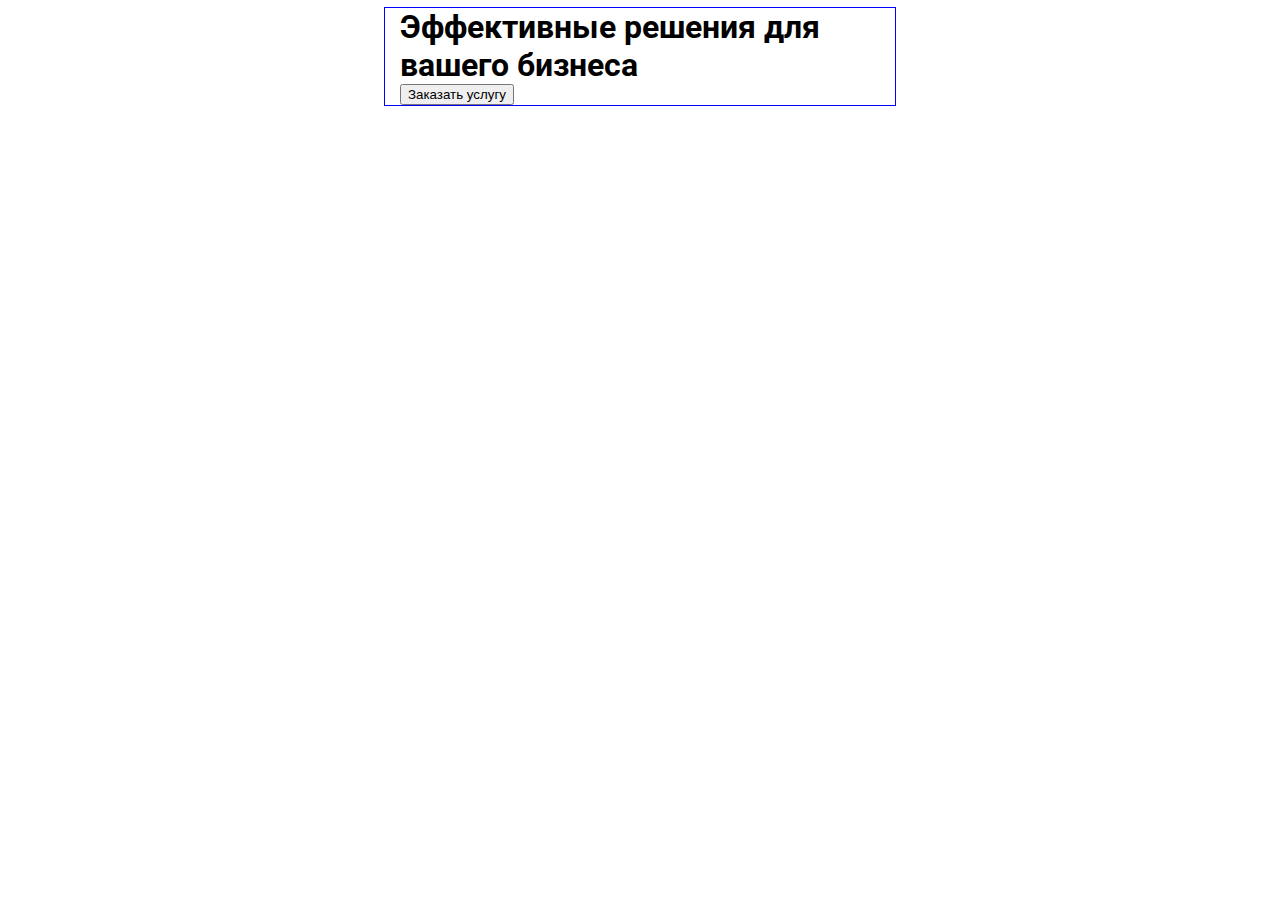
==== index.html @ bdcfeccb "Підготовка до 8 роботи" ====
<!DOCTYPE html>
<html lang="ru">

<head>
  <meta charset="UTF-8" />
  <meta http-equiv="X-UA-Compatible" content="IE=edge" />
  <meta name="viewport" content="width=device-width, initial-scale=1.0" />
  <title>Студия</title>
  <link rel="preconnect" href="https://fonts.gstatic.com">
  <link rel="preconnect" href="https://fonts.gstatic.com">
  <link
    href="https://fonts.googleapis.com/css2?family=Raleway:wght@400;700&family=Roboto:wght@400;500;700;900&display=swap"
    rel="stylesheet">

  <link rel="stylesheet" href="https://cdnjs.cloudflare.com/ajax/libs/modern-normalize/1.0.0/modern-normalize.min.css"
    integrity="sha512-ISS7cAi1PEhQ8jnbJpJZMd29NlhNj4AWYyLOSp2CE/CsHxTCu+r+t0D2yoJudVrd0/8fTVPUVDzY5Tvli75u/g=="
    crossorigin="anonymous" />

  <link rel="stylesheet" href="./css/main.min.css">
</head>

<body class="page">
  <!-- <header class="header">
    <div class="container">
      <nav class="navigation">
        <a class="logo link logo__logo-white" href="./index.html"> <span class="logo__text-style">Web</span>Studio
        </a>
        <ul class="nav__list list">
          <li class="nav__item">
            <a href="./index.html" class="nav__link link  nav__link-current">Студия</a>
          </li>

          <li class="nav__item">
            <a href="./portfolio.html" class="nav__link link ">Портфолио</a>
          </li>

          <li class="nav__item">
            <a class="nav__link link" href="">Контакты</a>
          </li>
        </ul>
      </nav>


      <ul class="contact-head list ">

        <li class=" contact-head__item">

          <a class=" contact-head__link link " href=" mailto:info@devstudio.com">
            <svg class="contact-head__icon">
              <use href="./images/vector/sprite.svg#icon-envelope-hover">

              </use>
            </svg>
            info@devstudio.com</a>

        </li>
        <li class="contact-head__item">
          <a class=" contact-head__link link " href="tel:+380961111111">

            <svg class="contact-head__icon--tel">
              <use href="./images/vector/sprite.svg#icon-smartphone">

              </use>
            </svg>

            +38 096 111 11 11</a>
        </li>
      </ul>
    </div>

  </header> -->
  <main class="main">
    <!--HERO-->
    <section class="hero">
      <div class="container">
        <h1 class="hero__title">Эффективные решения для вашего бизнеса</h1>

        <button class="hero__btn" type="button" data-modal-open>Заказать услугу</button>

      </div>

    </section>
    <!--ADVANTAGES-->
    <!-- <section class="advantages">

      <div class="container">

        <h2 class="visually-hidden">Наши особенности</h2>

        <ul class="list advantages__list">

          <li class=" advantages__item">

            <div class="advantages__box">
              <svg class="advantages__icon-size ">
                <use href="./images/vector/sprite.svg#icon-antenna">


                </use>
              </svg>
            </div>
            <h3 class=" advantages__title">Внимание к деталям</h3>

            <p class="advantages__text">Идейные соображения, а также начало повседневной работы по
              формированию позиции.</p>
          </li>



          <li class="advantages__item">

            <div class="advantages__box">
              <svg class="advantages__icon-size">
                <use href="./images/vector/sprite.svg#icon-clock">


                </use>
              </svg>
            </div>

            <h3 class="advantages__title">Пунктуальность</h3>
            <p class="advantages__text">Задача организации, в особенности же рамки и место обучения кадров
              влечет за собой.</p>
          </li>


          <li class="advantages__item">
            <div class="advantages__box">
              <svg class="advantages__icon-size">
                <use href="./images/vector/sprite.svg#icon-diagram">


                </use>
              </svg>
            </div>

            <h3 class="advantages__title">Планирование</h3>
            <p class="advantages__text">Равным образом консультация с широким активом в значительной
              степени обуславливает.</p>
          </li>

          <li class="advantages__item">

            <div class="advantages__box">
              <svg class="advantages__icon-size">
                <use href="./images/vector/sprite.svg#icon-astronaut">


                </use>
              </svg>
            </div>

            <h3 class="advantages__title">Современные технологии</h3>
            <p class="advantages__text">Значимость этих проблем настолько очевидна, что реализация плановых
              заданий.</p>
          </li>
        </ul>

      </div>

    </section> -->
    <!--ABOUT -->
    <!-- <section class="about ">
      <div class="container">
        <h2 class="title about__title ">Чем мы занимаемся</h2>
        <ul class="list about__list">

          <li class="about__item">
            <img src="./images/about/img-about.jpg" alt="Разработчик пишет код сайта" width="370" height="294" />
            <div class=" about__overlay">
              <p class="about__text">
                Десктопные приложения
              </p>
            </div>
          </li>



          <li class="about__item">
            <img src="./images/about/img-about-test.jpg" alt="Тестировщик проверяет
            работу вебсайта на других устройствах" width="370" height="294" />
            <div class="about__overlay">
              <p class="about__text">
                Мобильные приложения
              </p>

            </div>

          </li>
          <li class="about__item">
            <img src="./images/about/img-about-des.jpg" alt="Дизайнер подбирает цвета вебсайта" width="370"
              height="294" />
            <div class="about__overlay">
              <p class="about__text">
                Дизайнерские решения
              </p>
            </div>



          </li>
        </ul>
      </div>

    </section> -->
    <!--OUR-TEAM-->
    <!-- <section class="team">
      <div class="container">
        <h2 class="title team__title">Наша команда</h2>

        <ul class="list team__list">

          <li class="team__item">
            <img src="./images/team/igor-img.jpg" width="270" height="260"
              alt="Игорь Демьяненко - Дизайнер продуктов" />
            <div class="team__box">
              <h3 class="team__name">Игорь Демьяненко</h3>
              <p lang="en" class="team__position">Product Designer</p>


              <ul class="team-social__list list link ">
                <li>

                  <a href="" class="team-social__link">
                    <svg class="icon-social">
                      <use href="./images/vector/sprite.svg#icon-instagram">

                      </use>
                    </svg>
                  </a>

                </li>
                <li>

                  <a href="" class="team-social__link">
                    <svg class="icon-social">
                      <use href="./images/vector/sprite.svg#icon-twitter">

                      </use>
                    </svg>
                  </a>

                </li>
                <li>

                  <a href="" class="team-social__link">
                    <svg class="icon-social">
                      <use href="./images/vector/sprite.svg#icon-facebook">

                      </use>
                    </svg>
                  </a>

                </li>
                <li>

                  <a href="" class="team-social__link">
                    <svg class="icon-social">
                      <use href="./images/vector/sprite.svg#icon-linkedin">

                      </use>
                    </svg>
                  </a>

                </li>
              </ul>


            </div>


          </li>
          <li class="team__item">
            <img src="./images/team/olga-img.jpg" width="270" height="260" alt="Ольга Репина-фронтенд-разработчик" />
            <div class="team__box">
              <h3 class="team__name">Ольга Репина</h3>
              <p lang="en" class="team__position">Frontend Developer</p>

              <ul class="team-social__list list link ">
                <li class="team-social__item">

                  <a href="" class="team-social__link">
                    <svg class="icon-social">
                      <use href="./images/vector/sprite.svg#icon-instagram">

                      </use>
                    </svg>
                  </a>

                </li>
                <li>

                  <a href="" class="team-social__link">
                    <svg class="icon-social">
                      <use href="./images/vector/sprite.svg#icon-twitter">

                      </use>
                    </svg>
                  </a>

                </li>
                <li>

                  <a href="" class="team-social__link">
                    <svg class="icon-social">
                      <use href="./images/vector/sprite.svg#icon-facebook">

                      </use>
                    </svg>
                  </a>

                </li>
                <li>

                  <a href="" class="team-social__link">
                    <svg class="icon-social">
                      <use href="./images/vector/sprite.svg#icon-linkedin">

                      </use>
                    </svg>
                  </a>

                </li>
              </ul>





            </div>

          </li>
          <li class="team__item">
            <img src="./images/team/nikolas-img.jpg" width="270" height="260"
              alt="Николай Тарасов-Маркетинг-UI дизайнер" />
            <div class="team__box">
              <h3 class="team__name">Николай Тарасов</h3>
              <p lang="en" class="team__position">Marketing</p>

              <ul class="team-social__list list link ">
                <li class="team-social__item">

                  <a href="" class="team-social__link">
                    <svg class="icon-social">
                      <use href="./images/vector/sprite.svg#icon-instagram">

                      </use>
                    </svg>
                  </a>

                </li>
                <li>

                  <a href="" class="team-social__link">
                    <svg class="icon-social">
                      <use href="./images/vector/sprite.svg#icon-twitter">

                      </use>
                    </svg>
                  </a>

                </li>
                <li>

                  <a href="" class="team-social__link">
                    <svg class="icon-social">
                      <use href="./images/vector/sprite.svg#icon-facebook">

                      </use>
                    </svg>
                  </a>

                </li>
                <li>

                  <a href="" class="team-social__link">
                    <svg class="icon-social">
                      <use href="./images/vector/sprite.svg#icon-linkedin">

                      </use>
                    </svg>
                  </a>

                </li>
              </ul>


            </div>

          </li>
          <li class="team__item">
            <img src="./images/team/misha-img.jpg" width="270" height="260" alt="Михаил Ермаков-UI Designer" />

            <div class="team__box">
              <h3 class="team__name">Михаил Ермаков</h3>
              <p lang="en" class="team__position">UI Designer</p>

              <ul class="team-social__list list link ">
                <li class="team-social__item">

                  <a href="" class="team-social__link">
                    <svg class="icon-social">
                      <use href="./images/vector/sprite.svg#icon-instagram">

                      </use>
                    </svg>
                  </a>

                </li>
                <li>

                  <a href="" class="team-social__link">
                    <svg class="icon-social">
                      <use href="./images/vector/sprite.svg#icon-twitter">

                      </use>
                    </svg>
                  </a>

                </li>
                <li>

                  <a href="" class="team-social__link">
                    <svg class="icon-social">
                      <use href="./images/vector/sprite.svg#icon-facebook">

                      </use>
                    </svg>
                  </a>

                </li>
                <li>

                  <a href="" class="team-social__link">
                    <svg class="icon-social">
                      <use href="./images/vector/sprite.svg#icon-linkedin">

                      </use>
                    </svg>
                  </a>

                </li>
              </ul>


            </div>

          </li>
        </ul>

      </div>

    </section> -->

    <!-- REGULAR-CLIENTS -->
    <!-- <section class="customers ">

      <div class=" container ">
        <h2 class="customers__title">
          Постоянные клиенты
        </h2>

        <ul class="customers__list list link">
          <li class="customers__item">
            <a class="customers__link" href="">
              <svg class="customers__icon" width="44px" height="49px">
                <use href="./images/vector/sprite.svg#icon-logo-1"></use>
              </svg>
            </a>
          </li>
          <li class="customers__item">
            <a class="customers__link" href="">
              <svg class="customers__icon" width="40px" height="52px">
                <use href=" ./images/vector/sprite.svg#icon-logo-2"></use>
              </svg>
            </a>
          </li>

          <li class="customers__item">
            <a class="customers__link" href="">
              <svg class="customers__icon" width="41px" height="42px">
                <use href="./images/vector/sprite.svg#icon-logo-3"></use>
              </svg>
            </a>
          </li>

          <li class="customers__item">
            <a class="customers__link" href="">
              <svg class="customers__icon" width="80px" height="42px">
                <use href="./images/vector/sprite.svg#icon-logo-4"></use>
              </svg>
            </a>
          </li>

          <li class="customers__item">
            <a class="customers__link" href="">
              <svg class="customers__icon" width="59px" height="47px">
                <use href="./images/vector/sprite.svg#icon-logo-5"></use>
              </svg>
            </a>
          </li>

          <li class="customers__item">
            <a class="customers__link" href="">
              <svg class="customers__icon" width="88px" height="45px">
                <use href="./images/vector/sprite.svg#icon-logo-6"></use>
              </svg>
            </a>
          </li>
        </ul>

      </div>



    </section> -->


  </main>
  <!--CONTACTS-->
  <!-- <footer class="footer-info">
    <div class="container footer-info__contact ">
      <div>
        <a class="link logo footer-info__logo-dark footer-info__settings-logo " href="./index.html">
          <span class="logo__text-style">Web</span>Studio </a>


        <address class="address-contact">
          <ul class="list address-contact__address-map">
            <li class="address-contact__item">
              <a class="link address-contact__link" href="https://goo.gl/maps/Kj9o169cFubhBfax5" target="_blank"
                rel="noopener noreferrer">
                г. Киев, пр-т Леси Украинки, 26
              </a>
            </li>
            <li class="contact-footer address-contact__item">
              <a class="link address-contact__link-style" href="mailto:info@devstudio.com">info@devstudio.com</a>
            </li>
            <li class="contact-footer address-contact__item">
              <a class="link address-contact__link-style" href="tel:+380961111111">+38 096 111 11 11</a>
            </li>
          </ul>
        </address>
      </div>
      <div class="join ">
        <h3 class="join__text">Присоединяйтесь</h3>
        <ul class="list link ">
          <li class="join__item">
            <a class="join__link" href="">
              <svg class="icon-social">
                <use href="./images/vector/sprite.svg#icon-instagram"></use>
              </svg>
            </a>
          </li>
          <li class="join__item">
            <a class="join__link" href="">
              <svg class="icon-social">
                <use href="./images/vector/sprite.svg#icon-twitter"></use>
              </svg>
            </a>
          </li>
          <li class="join__item">
            <a class="join__link" href="">
              <svg class="icon-social">
                <use href="./images/vector/sprite.svg#icon-facebook"></use>
              </svg>
            </a>
          </li>
          <li class="join__item">
            <a class="join__link" href="">
              <svg class="icon-social">
                <use href="./images/vector/sprite.svg#icon-linkedin"></use>
              </svg>
            </a>
          </li>
        </ul>

      </div>




      <div class="form-footer">
        <b class="form-footer__text">Подпишитесь на рассылку</b>
        <form class="form__footer">



          <input type="text" id="footer-mail" name="mail" placeholder="E-mail" class="form-footer__input ">


          <button class="form-footer__button-mail" type="submit">Подписаться

            <svg class="form-footer__button-vector">
              <use href="./images/vector/sprite.svg#icon-icon-send">

              </use>
            </svg>
          </button>


        </form>
      </div>
    </div>

  </footer> -->

  <div class="backdrop is-hidden" data-modal>
    <div class="backdrop__modal">

      <button type="button" class="backdrop__modal-close" data-modal-close>
        <svg class="backdrop__icon">
          <use href="./images/vector/sprite.svg#icon-close">

          </use>
        </svg>

      </button>
      <p class="backdrop__text">Оставьте свои данные, мы вам перезвоним</p>
      <form class="backdrop__form">

        <label for="name" class="backdrop__form-label">Имя</label>

        <div class="backdrop__form-field">
          <input class="backdrop__form-name" type="text" name="name" id="name" required minlength="2">
          <svg class="backdrop__icon-men">
            <use href="./images/vector/sprite.svg#icon-man">

            </use>
          </svg>
        </div>

        <label for="tel" class="backdrop__form-label">Телефон</label>
        <div class="backdrop__form-field">
          <input class="backdrop__form-tel" type="tel" name="tel" id="tel" required>
          <svg class="backdrop__icon-tel">
            <use href="./images/vector/sprite.svg#icon-Vector-tel">

            </use>
          </svg>


        </div>

        <label for="mail" class="backdrop__form-label">Почта</label>

        <div class=" backdrop__form-field">
          <input class="backdrop__form-mail" type="email" name="mail" id="mail" required>
          <svg class="backdrop__icon-mail">
            <use href="./images/vector/sprite.svg#icon-Vector-mail">

            </use>
          </svg>

        </div>

        <label for="comment" class="backdrop__form-label">Комментарий</label>
        <div class="backdrop__form-field">
          <textarea class="backdrop__form-textarea" name="comment" id="comment" placeholder="Введите текст"></textarea>

        </div>

        <div class="backdrop__form-field">

          <input type="checkbox" required name="сonsent" id="сonsent"
            class="backdrop__input-checkbox backdrop__options-check visually-hidden">
          <label class=" backdrop__checkbox-label" for="сonsent">Соглашаюсь с рассылкой и принимаю &nbsp; <a
              class="backdrop__link-check" href="">Условия
              договора</a> </label>

        </div>

        <button class="backdrop__form-submit" type="submit">Отправить</button>

      </form>

      <script src="./js/modal.js"></script>
    </div>


  </div>




</body>

</html>
---- css/main.min.css ----
:root{--main-font: "Roboto", sans-serif;--secondary-font: "Raleway", sans-serif;--accent-color: #2196f3;--secondary-color: #212121;--white-color: #ffffff;--black-color: #000000;--gray-color: #757575;--color-change: color 250ms cubic-bezier(0.4, 0, 0.2, 1);--fill-change: fill 250ms cubic-bezier(0.4, 0, 0.2, 1);--background-color-change: background-color 250ms cubic-bezier(0.4, 0, 0.2, 1);--border-color-change: border-color 250ms cubic-bezier(0.4, 0, 0.2, 1)}.visually-hidden{position:absolute !important;clip:rect(1px 1px 1px 1px);clip:rect(1px, 1px, 1px, 1px);padding:0 !important;border:0 !important;height:1px !important;width:1px !important;overflow:hidden}.list{list-style:none}.link{text-decoration:none}h1,h2,h3,h4,h5,h6,p{margin:0}ul,ol,li{margin:0;padding:0}.page{font-family:var(--main-font);background:var(--white-color)}.container{width:100%;padding-left:15px;padding-right:15px;outline:solid 1px blue}@media screen and (min-width: 480px){.container{width:480px;margin:0 auto}}img{display:block;max-width:100%;height:auto}.header{border-bottom:1px solid #ececec}.header .container{display:flex;align-items:center}.title{font-family:var(--main-font);font-weight:700;font-size:36px;line-height:1.16;text-align:center;letter-spacing:0.03em;color:var(--secondary-color)}.logo__text-style{font-family:var(--secondary-font);font-weight:700;font-size:26px;line-height:1.19;color:var(--accent-color)}.logo{font-family:var(--secondary-font);font-weight:700;font-size:26px;line-height:1.19;color:var(--black-color);margin-right:93px}.logo__logo-white{color:var(--black-color)}.footer-info__logo-dark{color:var(--white-color)}.icon-social{width:20px;height:20px}.navigation{display:flex;align-items:center}.nav__list{display:flex;align-items:center}.nav__item:not(:last-child){margin-right:52px}.nav__link{padding-top:32px;padding-bottom:32px;font-family:var(--main-font);font-weight:500;font-size:14px;line-height:1.14;letter-spacing:0.02em;color:var(--secondary-color);transition:var(--color-change);position:relative}.nav__link.nav__link-current::after{content:"";display:block;position:absolute;left:0;bottom:0;width:100%;height:4px;border-radius:2px;background:#2196f3}.nav__link:hover,.nav__link:focus{color:var(--accent-color)}.nav__link.nav__link-current{color:var(--accent-color)}.contact-head__icon{margin-right:10px;width:16px;height:12px;fill:#757575;transition:var(--fill-change)}.contact-head__icon--tel{margin-right:10px;width:10px;height:16px;fill:#757575;transition:var(--fill-change)}.contact-head__link{display:flex;justify-content:center;align-items:center;padding-top:32px;padding-bottom:32px;font-family:var(--main-font);font-weight:500;font-size:14px;line-height:1.14;letter-spacing:0.02em;color:var(--gray-color);transition:var(--color-change)}.contact-head__link:hover .contact-head__icon,.contact-head__link:focus .contact-head__icon{fill:var(--accent-color)}.contact-head__link:hover .contact-head__icon--tel,.contact-head__link:focus .contact-head__icon--tel{fill:var(--accent-color)}.contact-head__link:hover,.contact-head__link:focus{color:var(--accent-color)}.contact-head__item:not(:last-child){margin-right:50px}.contact-head{display:flex;align-items:center;margin-left:auto}.advantages{display:flex;padding-top:94px;padding-bottom:94px}.advantages__list{margin-left:-30px}.list{display:flex}.advantages__title{font-family:var(--main-font);font-weight:700;font-size:14px;line-height:1.14;letter-spacing:0.03em;text-transform:uppercase;color:var(--secondary-color);margin-bottom:10px}.advantages__text{font-family:var(--main-font);font-weight:400;font-size:14px;line-height:1.71;color:var(--gray-color);letter-spacing:0.03em}.advantages__item{flex-basis:calc(100% / 4 - 30px);margin-left:30px}.advantages__icon-size{width:70px;height:70px}.advantages__box{width:270px;height:120px;display:flex;align-items:center;justify-content:center;background-repeat:no-repeat;background-color:#f5f4fa;border-radius:4px;margin-bottom:30px}.about{padding-bottom:94px}.about__list{margin-left:-30px}.about__title{margin-bottom:50px}.about__item{flex-basis:calc(100% / 3 - 30px);margin-left:30px;position:relative}.about__overlay{position:absolute;bottom:0;left:0;background:rgba(47,48,58,0.8);padding-top:27px;padding-right:82px;padding-bottom:27px;padding-left:82px;width:100%}.about__text{font-family:var(--main-font);font-weight:700;font-size:14px;line-height:1.14;text-align:center;letter-spacing:0.03em;text-transform:uppercase;color:#ffffff}.team__list{margin-left:-30px}.team__box{text-align:center;padding:30px 32px}.team__title{margin-bottom:50px}.team__item{background-color:#ffffff;flex-basis:calc(100% / 4 - 30px);margin-left:30px;box-shadow:0px 1px 3px rgba(0,0,0,0.12),0px 1px 1px rgba(0,0,0,0.14),0px 2px 1px rgba(0,0,0,0.2);border-radius:0px 0px 4px 4px}.team{background:#f5f4fa;display:flex;padding-top:94px;padding-bottom:94px}.team__name{margin-bottom:10px;font-family:var(--main-font);font-weight:500;font-size:16px;line-height:1.18;color:var(--secondary-color)}.team-social__list{display:flex;align-items:center;justify-content:space-between}.team-social__link{display:flex;justify-content:center;align-items:center;width:44px;height:44px;border-radius:50%;fill:#afb1b8;transition:var(--background-color-change)}.team-social__link:hover,.team-social__link:focus{background-color:var(--accent-color)}.team-social__link:hover .icon-social,.team-social__link:focus .icon-social{fill:var(--white-color)}.section-our-team__icon-style{transition:var(--fill-change)}.team__position{font-family:var(--main-font);font-weight:400;font-size:16px;line-height:1.18;color:var(--gray-color);margin-bottom:16px}.customers{padding-top:94px;padding-bottom:94px}.customers__title{font-family:var(--main-font);font-weight:700;font-size:36px;line-height:1.16;text-align:center;letter-spacing:0.03em;margin-bottom:50px}.customers__link{display:flex;align-items:center;justify-content:center;border:1px solid #afb1b8;border-radius:4px;width:100%;height:100%;background-color:var(--white-color);transition:var(--border-color-change)}.customers__link:hover,.customers__link:focus{border-color:var(--accent-color)}.customers__link:hover .customers__icon,.customers__link:focus .customers__icon{fill:var(--accent-color)}.customers__list{display:flex}.customers__item{width:170px;height:90px}.customers__item:not(:last-child){margin-right:30px}.customers__icon{fill:#afb1b8;transition:var(--fill-change)}.footer-info{background:#2f303a;padding-top:60px;padding-bottom:60px}.address-contact{font-style:normal}.footer-info__settings-logo{display:block;margin-bottom:20px}.address-contact__item:not(:last-child){margin-bottom:9px}.address-contact__address-map,.address-contact__item,.address-contact__link{display:flex;flex-direction:column}.list-item-contact:not(:last-child){margin-bottom:9px}.address{font-family:var(--main-font);font-weight:400;font-size:14px;line-height:1.71;color:var(--white-color)}.address-contact__link-style{font-family:var(--main-font);font-weight:400;font-size:14px;line-height:1.71;color:#ffffff99}.address-contact__link{font-family:var(--main-font);font-weight:400;font-size:14px;line-height:1.71;color:#ffffff;display:block}.join__text{display:block;font-family:var(--main-font);font-weight:700;font-size:14px;line-height:1.14;letter-spacing:0.03em;text-transform:uppercase;color:var(--white-color);margin-bottom:20px}.list{display:flex}.join__link{display:flex;align-items:center;justify-content:center;width:44px;height:44px;border-radius:50%;background-color:rgba(255,255,255,0.1);transition:var(--background-color-change)}.join__link:hover .icon-social,.join__link:focus .icon-social{fill:var(--white-color)}.join__link:hover,.join__link:focus{background-color:var(--accent-color)}.join__item .join__link{fill:var(--white-color)}.join__item:not(:last-child){margin-right:10px}.footer-info__contact{display:flex;align-items:baseline}.join{margin-left:70px}.backdrop{position:fixed;top:0;left:0;width:100vw;height:100vh;background:rgba(0,0,0,0.2);transition:1s cubic-bezier(0.4, 0, 0.2, 1);z-index:1000}.backdrop__modal{position:absolute;top:50%;left:50%;transform:translate(-50%, -50%);width:528px;height:580px;background:#ffffff;box-shadow:0px 1px 3px rgba(0,0,0,0.12),0px 1px 1px rgba(0,0,0,0.14),0px 2px 1px rgba(0,0,0,0.2);border-radius:4px}.backdrop__modal-close{background-color:var(--white-color);border:none;position:absolute;top:8px;right:8px;width:30px;height:30px;background:#ffffff;border:1px solid rgba(0,0,0,0.1);border-radius:50%;cursor:pointer}.backdrop__modal-close:hover .backdrop__icon,.backdrop__modal-close:focus .backdrop__icon{fill:var(--accent-color);transition:var(--fill-change)}.backdrop__icon{width:11px;height:11px;fill:var(--black-color)}.is-hidden{opacity:0;visibility:hidden;pointer-events:none}.form-footer{margin-left:93px}.form__footer{display:flex}.form-footer__text{display:block;margin-bottom:20px;font-family:var(--main-font);font-weight:700;font-size:14px;line-height:1.14;letter-spacing:0.03em;text-transform:uppercase;color:var(--white-color)}.form-footer__input{background:#2f303a;min-width:358px;height:50px;outline:none;margin-right:12px;border:1px solid rgba(255,255,255,0.3);filter:drop-shadow(0px 4px 4px rgba(0,0,0,0.15));border-radius:4px;font-family:var(--main-font);padding-left:16px;font-size:16px;line-height:1.25;transition:var(--border-color-change);align-items:center;letter-spacing:0.03em;color:var(--white-color)}.form-footer__input:hover,.form-footer__input:focus{border-color:var(--accent-color)}.form-footer__button-mail{display:flex;align-items:center;justify-content:center;min-width:200px;height:50px;box-shadow:0px 4px 4px rgba(0,0,0,0.15);border-radius:4px;border:none;background:var(--accent-color);cursor:pointer;font-family:var(--main-font);font-weight:700;font-size:16px;line-height:1.87;text-align:center;letter-spacing:0.06em;color:#ffffff}.form-footer__button-vector{display:flex;align-items:center;margin-left:10px;height:24px;width:24px;fill:var(--white-color)}.backdrop__form{display:flex;flex-direction:column;margin-top:12px;padding-right:40px;padding-bottom:20px;padding-left:40px;background:#ffffff}.backdrop__text{display:block;margin-top:40px;font-family:var(--main-font);font-weight:700;font-size:20px;line-height:1.15;text-align:center;letter-spacing:0.03em;color:#212121}.backdrop__form-field{display:flex;flex-direction:column;margin-bottom:10px;position:relative}.backdrop__form-field input{border:1px solid rgba(33,33,33,0.2);border-radius:4px;margin:0;padding:10px;padding-left:42px}.backdrop__form-label{margin-bottom:4px;font-family:var(--main-font);font-weight:400;font-size:12px;line-height:1.16;letter-spacing:0.01em;color:#757575}.backdrop__icon-men{position:absolute;left:12px;top:50%;transform:translateY(-50%);cursor:pointer;width:18px;height:18px;transition:var(--fill-change)}.backdrop__form-name:focus{outline:none;border-color:var(--accent-color)}.backdrop__form-name:focus+.backdrop__icon-men{fill:var(--accent-color)}.backdrop__form-name{cursor:pointer;transition:var(--border-color-change)}.backdrop__form-name:focus{outline:none;border-color:var(--accent-color)}.backdrop__form-name:focus+.backdrop__icon-men{fill:var(--accent-color)}.backdrop__icon-tel{position:absolute;width:18px;height:18px;left:12px;top:50%;transform:translateY(-50%);transition:var(--fill-change);cursor:pointer}.backdrop__form-tel{cursor:pointer;transition:var(--border-color-change)}.backdrop__form-tel:focus{outline:none;border-color:var(--accent-color)}.backdrop__form-tel:focus+.backdrop__icon-tel{fill:var(--accent-color)}.backdrop__form-mail{cursor:pointer;transition:var(--border-color-change)}.backdrop__form-mail:focus{outline:none;border-color:var(--accent-color)}.backdrop__form-mail:focus+.backdrop__icon-mail{fill:var(--accent-color)}.backdrop__icon-mail{position:absolute;width:18px;height:18px;left:12px;top:50%;transform:translateY(-50%);transition:var(--fill-change);cursor:pointer}.backdrop__form-textarea:focus{outline:none;border-color:var(--accent-color);transition:var(--border-color-change)}.backdrop__check-options label{margin-left:7px}textarea{width:100%;height:120px;padding:12px 16px;resize:none;border:1px solid rgba(33,33,33,0.2);box-sizing:border-box;border-radius:4px}.backdrop__checkbox-label{display:flex;align-items:center;font-family:var(--main-font);font-weight:400;font-size:14px;line-height:1.71;letter-spacing:0.03em;color:#757575}.backdrop__checkbox-label::before{display:block;content:"";margin-right:8px;width:16px;height:16px;border:1px solid #000000;background-size:contain;border-radius:2px;background-image:url("../images/vector/vector.svg");cursor:pointer;transition:var(--background-color-change)}.backdrop__input-checkbox:checked+.backdrop__checkbox-label::before{border-color:var(--accent-color);background-origin:border-box;background-color:#2196f3;border-radius:2px}.backdrop__input-checkbox:focus+.backdrop__checkbox-label::before{box-shadow:0 0 0 2px #2196f3}.backdrop__link-check{font-family:var(--main-font);font-weight:400;font-size:14px;line-height:1.71;letter-spacing:0.03em;color:var(--accent-color)}.backdrop__form-submit{align-self:center;padding-top:10px;padding-bottom:10px;padding-left:56px;padding-right:56px;margin-top:30px;border:none;border-radius:4px;font-family:var(--main-font);font-weight:700;font-size:16px;line-height:1.87;cursor:pointer;letter-spacing:0.06em;color:var(--white-color);background-color:var(--accent-color);box-shadow:0px 4px 4px rgba(0,0,0,0.15)}
/*# sourceMappingURL=main.min.css.map */
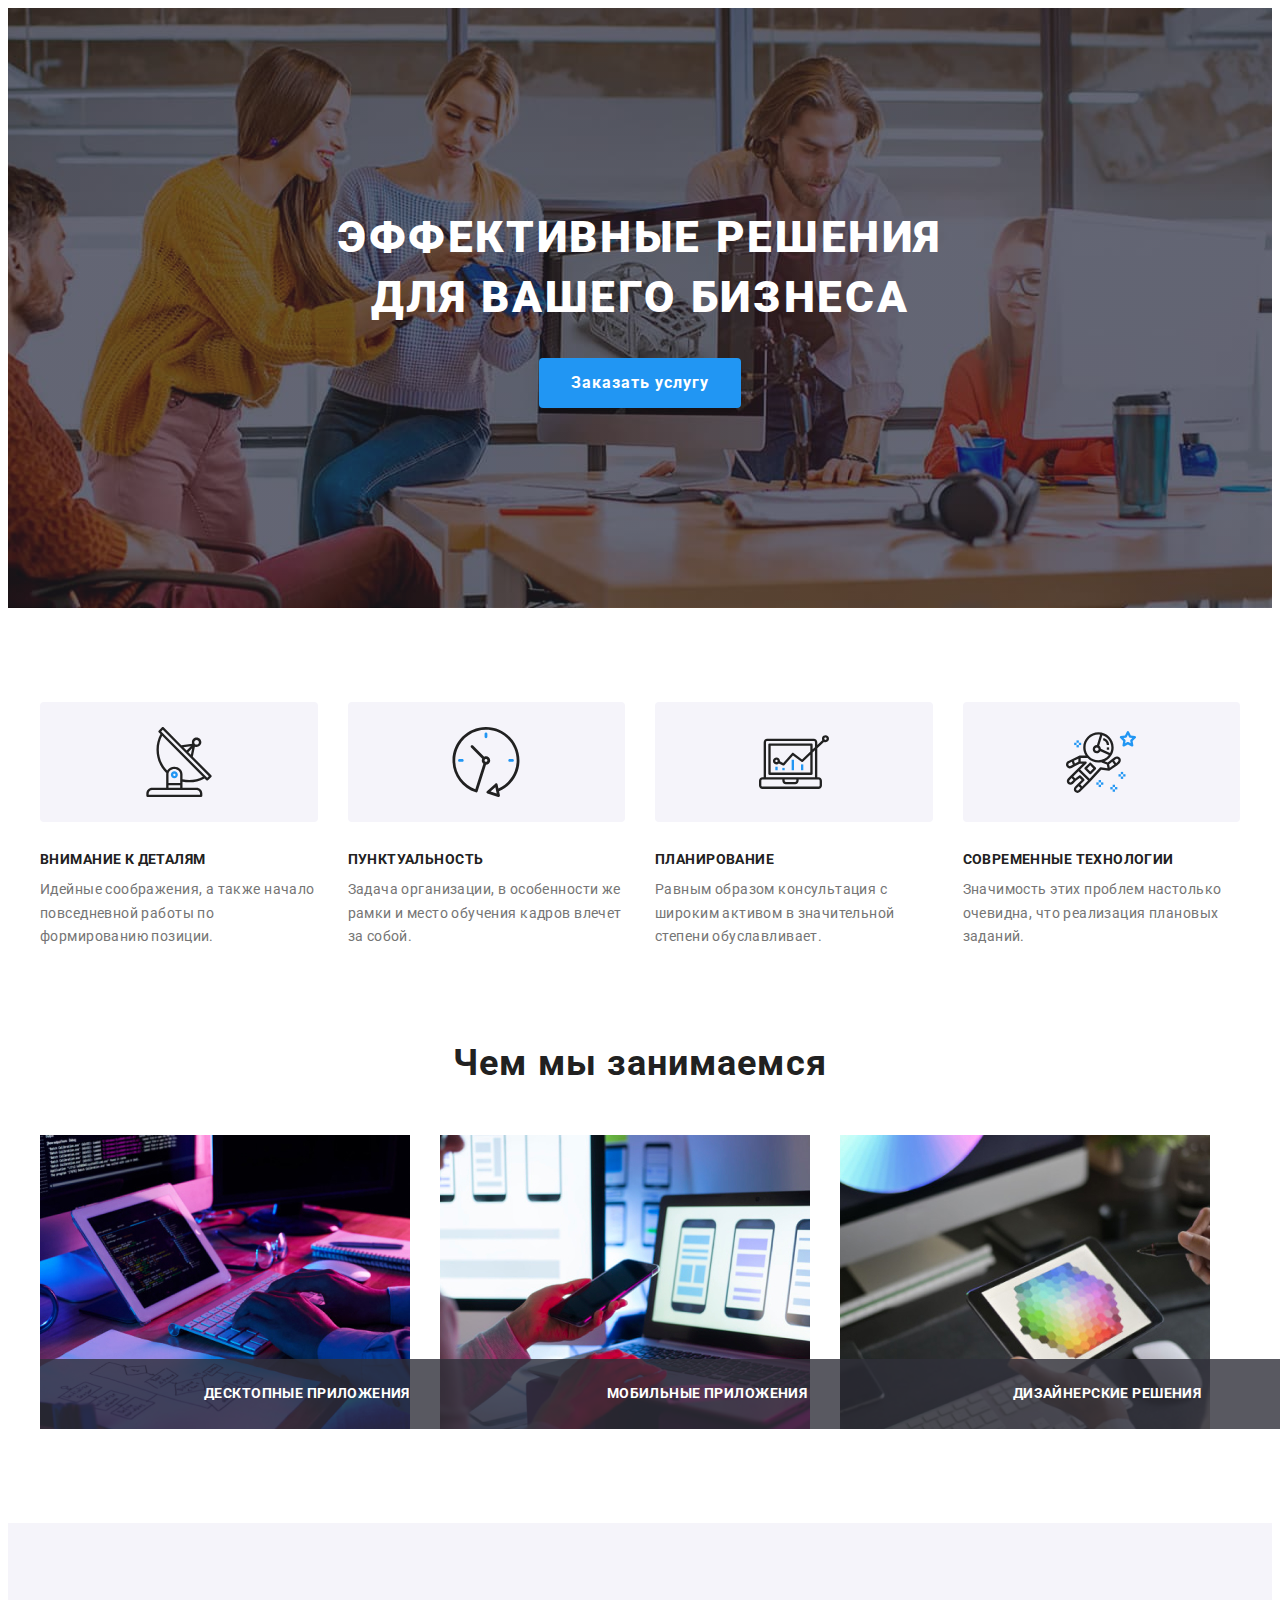
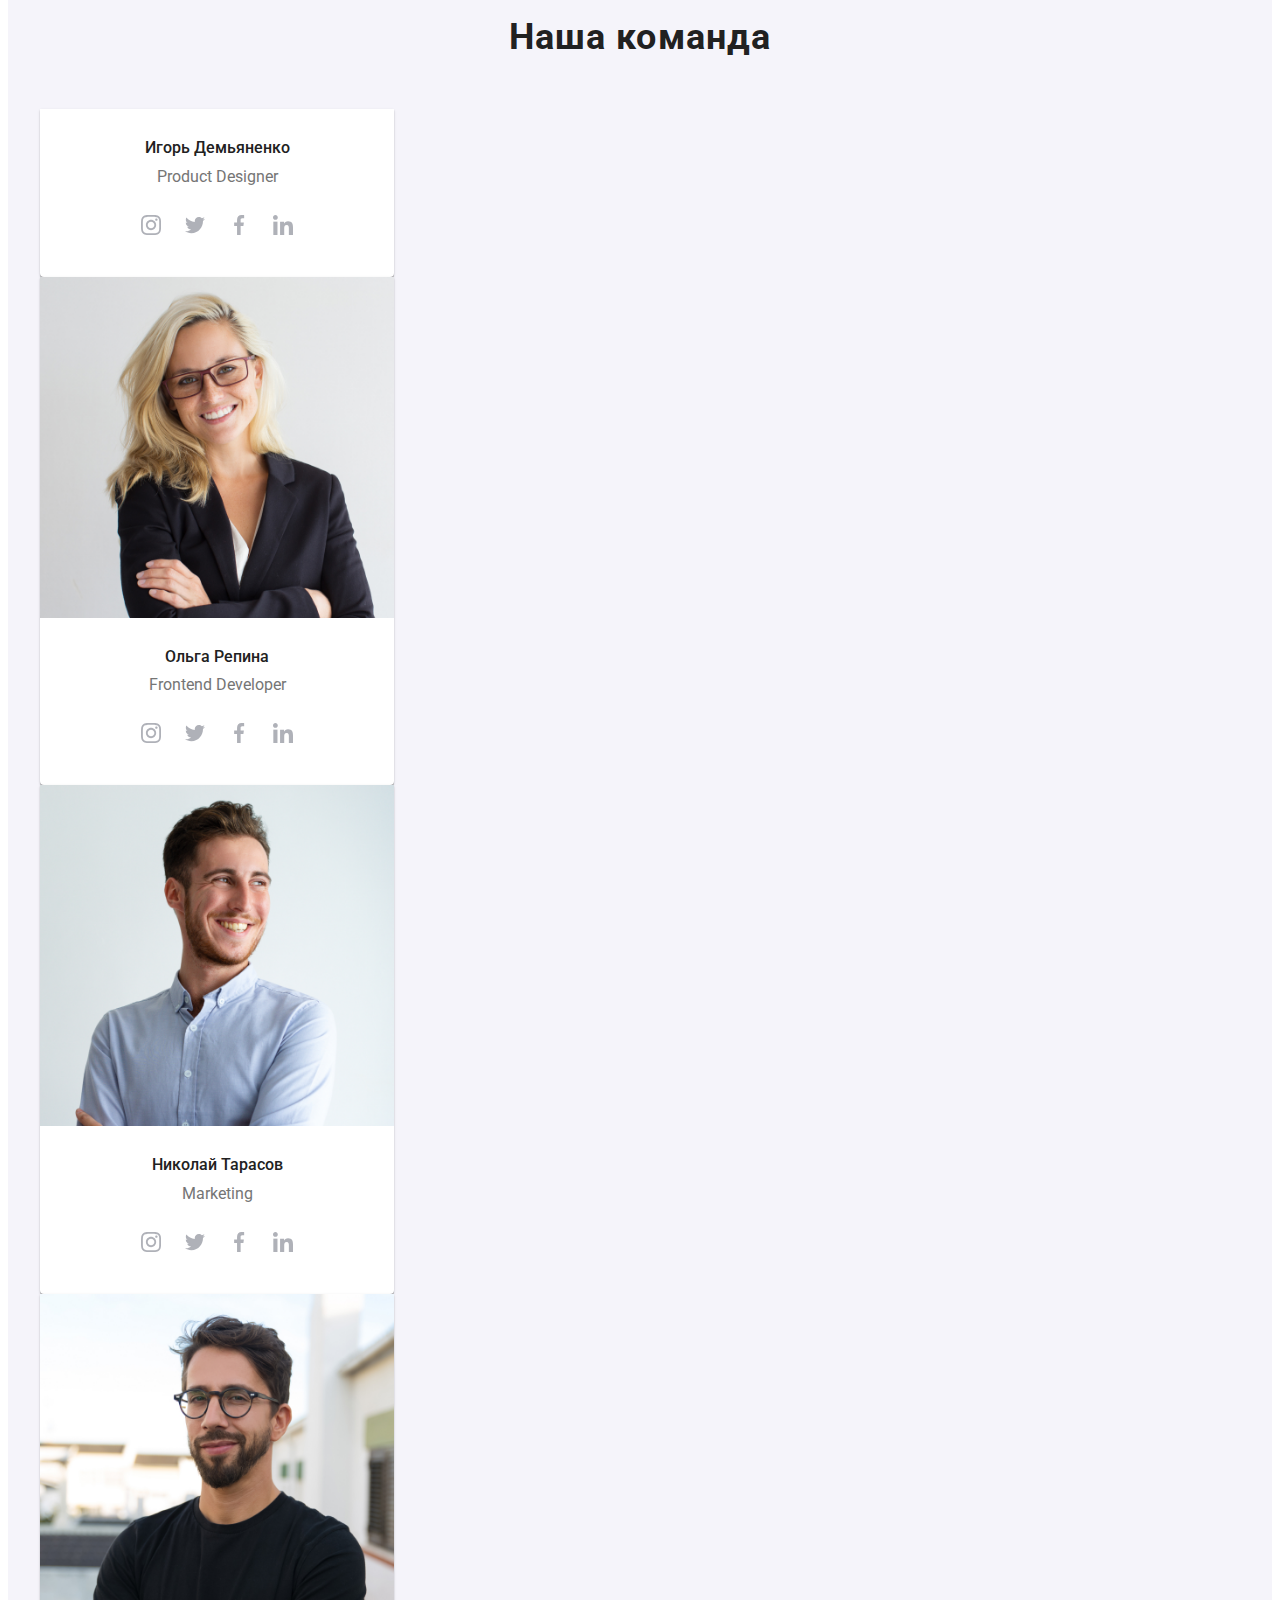
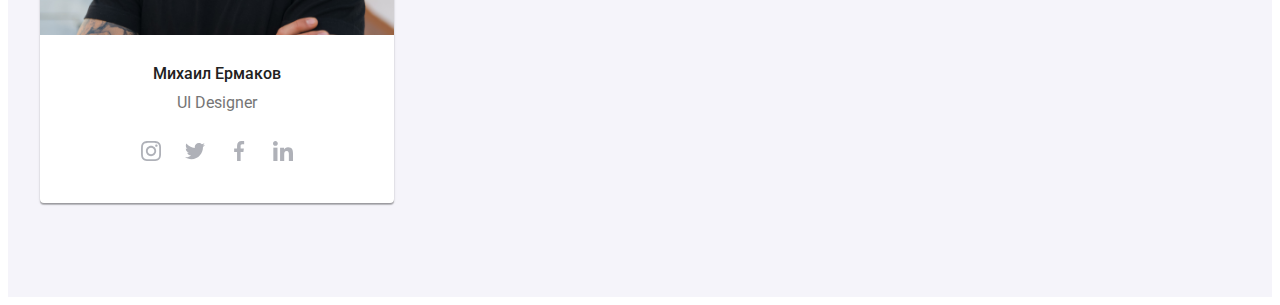
==== commit ca5c8f6b: "v1.1" ====
--- a/index.html
+++ b/index.html
@@ -80,8 +80,8 @@
       </div>
 
     </section>
-    <!--ADVANTAGES-->
-    <!-- <section class="advantages">
+    <!-- ADVANTAGES -->
+    <section class="advantages">
 
       <div class="container">
 
@@ -158,9 +158,13 @@
 
       </div>
 
-    </section> -->
+    </section>
+
+
     <!--ABOUT -->
-    <!-- <section class="about ">
+    <!-- max-width -->
+
+    <section class="about ">
       <div class="container">
         <h2 class="title about__title ">Чем мы занимаемся</h2>
         <ul class="list about__list">
@@ -202,24 +206,38 @@
         </ul>
       </div>
 
-    </section> -->
+    </section>
     <!--OUR-TEAM-->
-    <!-- <section class="team">
+    <section class="team">
       <div class="container">
         <h2 class="title team__title">Наша команда</h2>
 
         <ul class="list team__list">
 
           <li class="team__item">
-            <img src="./images/team/igor-img.jpg" width="270" height="260"
-              alt="Игорь Демьяненко - Дизайнер продуктов" />
+            <picture>
+              <source srcset="./images/team/desktop/igor-img@1x.jpg 1x, ./images/team/desktop/igor-img@2x.jpg 2x "
+                media="(min-width:1200px)">
+              <source srcset="" media="(min-width:1200px)">
+              <source srcset="" media="(min-width:768px)">
+              <source srcset="" media="(min-width:768px)">
+              <source srcset="" media="(min-width:320px)">
+              <source srcset="./images/team/mobile/igor-img@1x.jpg 1x, ./images/team/mobile/igor-img@2x.jpg 2x "
+                media="(min-width:320px)">
+
+              <!-- <img src="./images/team/igor-img.jpg" width="270" height="260"
+                alt="Игорь Демьяненко - Дизайнер продуктов" /> -->
+
+
+            </picture>
+
             <div class="team__box">
               <h3 class="team__name">Игорь Демьяненко</h3>
               <p lang="en" class="team__position">Product Designer</p>
 
 
               <ul class="team-social__list list link ">
-                <li>
+                <li class="team-social__item">
 
                   <a href="" class="team-social__link">
                     <svg class="icon-social">
@@ -230,7 +248,7 @@
                   </a>
 
                 </li>
-                <li>
+                <li class="team-social__item">
 
                   <a href="" class="team-social__link">
                     <svg class="icon-social">
@@ -241,7 +259,7 @@
                   </a>
 
                 </li>
-                <li>
+                <li class="team-social__item">
 
                   <a href="" class="team-social__link">
                     <svg class="icon-social">
@@ -252,7 +270,7 @@
                   </a>
 
                 </li>
-                <li>
+                <li class="team-social__item">
 
                   <a href="" class="team-social__link">
                     <svg class="icon-social">
@@ -288,7 +306,7 @@
                   </a>
 
                 </li>
-                <li>
+                <li class="team-social__item">
 
                   <a href="" class="team-social__link">
                     <svg class="icon-social">
@@ -299,7 +317,7 @@
                   </a>
 
                 </li>
-                <li>
+                <li class="team-social__item">
 
                   <a href="" class="team-social__link">
                     <svg class="icon-social">
@@ -310,7 +328,7 @@
                   </a>
 
                 </li>
-                <li>
+                <li class="team-social__item">
 
                   <a href="" class="team-social__link">
                     <svg class="icon-social">
@@ -349,7 +367,7 @@
                   </a>
 
                 </li>
-                <li>
+                <li class="team-social__item">
 
                   <a href="" class="team-social__link">
                     <svg class="icon-social">
@@ -360,7 +378,7 @@
                   </a>
 
                 </li>
-                <li>
+                <li class="team-social__item">
 
                   <a href="" class="team-social__link">
                     <svg class="icon-social">
@@ -371,7 +389,7 @@
                   </a>
 
                 </li>
-                <li>
+                <li class="team-social__item">
 
                   <a href="" class="team-social__link">
                     <svg class="icon-social">
@@ -407,7 +425,7 @@
                   </a>
 
                 </li>
-                <li>
+                <li class="team-social__item">
 
                   <a href="" class="team-social__link">
                     <svg class="icon-social">
@@ -418,7 +436,7 @@
                   </a>
 
                 </li>
-                <li>
+                <li class="team-social__item">
 
                   <a href="" class="team-social__link">
                     <svg class="icon-social">
@@ -429,7 +447,7 @@
                   </a>
 
                 </li>
-                <li>
+                <li class="team-social__item">
 
                   <a href="" class="team-social__link">
                     <svg class="icon-social">
@@ -450,7 +468,7 @@
 
       </div>
 
-    </section> -->
+    </section>
 
     <!-- REGULAR-CLIENTS -->
     <!-- <section class="customers ">
--- a/css/main.min.css
+++ b/css/main.min.css
@@ -1,2 +1,2 @@
-:root{--main-font: "Roboto", sans-serif;--secondary-font: "Raleway", sans-serif;--accent-color: #2196f3;--secondary-color: #212121;--white-color: #ffffff;--black-color: #000000;--gray-color: #757575;--color-change: color 250ms cubic-bezier(0.4, 0, 0.2, 1);--fill-change: fill 250ms cubic-bezier(0.4, 0, 0.2, 1);--background-color-change: background-color 250ms cubic-bezier(0.4, 0, 0.2, 1);--border-color-change: border-color 250ms cubic-bezier(0.4, 0, 0.2, 1)}.visually-hidden{position:absolute !important;clip:rect(1px 1px 1px 1px);clip:rect(1px, 1px, 1px, 1px);padding:0 !important;border:0 !important;height:1px !important;width:1px !important;overflow:hidden}.list{list-style:none}.link{text-decoration:none}h1,h2,h3,h4,h5,h6,p{margin:0}ul,ol,li{margin:0;padding:0}.page{font-family:var(--main-font);background:var(--white-color)}.container{width:100%;padding-left:15px;padding-right:15px;outline:solid 1px blue}@media screen and (min-width: 480px){.container{width:480px;margin:0 auto}}img{display:block;max-width:100%;height:auto}.header{border-bottom:1px solid #ececec}.header .container{display:flex;align-items:center}.title{font-family:var(--main-font);font-weight:700;font-size:36px;line-height:1.16;text-align:center;letter-spacing:0.03em;color:var(--secondary-color)}.logo__text-style{font-family:var(--secondary-font);font-weight:700;font-size:26px;line-height:1.19;color:var(--accent-color)}.logo{font-family:var(--secondary-font);font-weight:700;font-size:26px;line-height:1.19;color:var(--black-color);margin-right:93px}.logo__logo-white{color:var(--black-color)}.footer-info__logo-dark{color:var(--white-color)}.icon-social{width:20px;height:20px}.navigation{display:flex;align-items:center}.nav__list{display:flex;align-items:center}.nav__item:not(:last-child){margin-right:52px}.nav__link{padding-top:32px;padding-bottom:32px;font-family:var(--main-font);font-weight:500;font-size:14px;line-height:1.14;letter-spacing:0.02em;color:var(--secondary-color);transition:var(--color-change);position:relative}.nav__link.nav__link-current::after{content:"";display:block;position:absolute;left:0;bottom:0;width:100%;height:4px;border-radius:2px;background:#2196f3}.nav__link:hover,.nav__link:focus{color:var(--accent-color)}.nav__link.nav__link-current{color:var(--accent-color)}.contact-head__icon{margin-right:10px;width:16px;height:12px;fill:#757575;transition:var(--fill-change)}.contact-head__icon--tel{margin-right:10px;width:10px;height:16px;fill:#757575;transition:var(--fill-change)}.contact-head__link{display:flex;justify-content:center;align-items:center;padding-top:32px;padding-bottom:32px;font-family:var(--main-font);font-weight:500;font-size:14px;line-height:1.14;letter-spacing:0.02em;color:var(--gray-color);transition:var(--color-change)}.contact-head__link:hover .contact-head__icon,.contact-head__link:focus .contact-head__icon{fill:var(--accent-color)}.contact-head__link:hover .contact-head__icon--tel,.contact-head__link:focus .contact-head__icon--tel{fill:var(--accent-color)}.contact-head__link:hover,.contact-head__link:focus{color:var(--accent-color)}.contact-head__item:not(:last-child){margin-right:50px}.contact-head{display:flex;align-items:center;margin-left:auto}.advantages{display:flex;padding-top:94px;padding-bottom:94px}.advantages__list{margin-left:-30px}.list{display:flex}.advantages__title{font-family:var(--main-font);font-weight:700;font-size:14px;line-height:1.14;letter-spacing:0.03em;text-transform:uppercase;color:var(--secondary-color);margin-bottom:10px}.advantages__text{font-family:var(--main-font);font-weight:400;font-size:14px;line-height:1.71;color:var(--gray-color);letter-spacing:0.03em}.advantages__item{flex-basis:calc(100% / 4 - 30px);margin-left:30px}.advantages__icon-size{width:70px;height:70px}.advantages__box{width:270px;height:120px;display:flex;align-items:center;justify-content:center;background-repeat:no-repeat;background-color:#f5f4fa;border-radius:4px;margin-bottom:30px}.about{padding-bottom:94px}.about__list{margin-left:-30px}.about__title{margin-bottom:50px}.about__item{flex-basis:calc(100% / 3 - 30px);margin-left:30px;position:relative}.about__overlay{position:absolute;bottom:0;left:0;background:rgba(47,48,58,0.8);padding-top:27px;padding-right:82px;padding-bottom:27px;padding-left:82px;width:100%}.about__text{font-family:var(--main-font);font-weight:700;font-size:14px;line-height:1.14;text-align:center;letter-spacing:0.03em;text-transform:uppercase;color:#ffffff}.team__list{margin-left:-30px}.team__box{text-align:center;padding:30px 32px}.team__title{margin-bottom:50px}.team__item{background-color:#ffffff;flex-basis:calc(100% / 4 - 30px);margin-left:30px;box-shadow:0px 1px 3px rgba(0,0,0,0.12),0px 1px 1px rgba(0,0,0,0.14),0px 2px 1px rgba(0,0,0,0.2);border-radius:0px 0px 4px 4px}.team{background:#f5f4fa;display:flex;padding-top:94px;padding-bottom:94px}.team__name{margin-bottom:10px;font-family:var(--main-font);font-weight:500;font-size:16px;line-height:1.18;color:var(--secondary-color)}.team-social__list{display:flex;align-items:center;justify-content:space-between}.team-social__link{display:flex;justify-content:center;align-items:center;width:44px;height:44px;border-radius:50%;fill:#afb1b8;transition:var(--background-color-change)}.team-social__link:hover,.team-social__link:focus{background-color:var(--accent-color)}.team-social__link:hover .icon-social,.team-social__link:focus .icon-social{fill:var(--white-color)}.section-our-team__icon-style{transition:var(--fill-change)}.team__position{font-family:var(--main-font);font-weight:400;font-size:16px;line-height:1.18;color:var(--gray-color);margin-bottom:16px}.customers{padding-top:94px;padding-bottom:94px}.customers__title{font-family:var(--main-font);font-weight:700;font-size:36px;line-height:1.16;text-align:center;letter-spacing:0.03em;margin-bottom:50px}.customers__link{display:flex;align-items:center;justify-content:center;border:1px solid #afb1b8;border-radius:4px;width:100%;height:100%;background-color:var(--white-color);transition:var(--border-color-change)}.customers__link:hover,.customers__link:focus{border-color:var(--accent-color)}.customers__link:hover .customers__icon,.customers__link:focus .customers__icon{fill:var(--accent-color)}.customers__list{display:flex}.customers__item{width:170px;height:90px}.customers__item:not(:last-child){margin-right:30px}.customers__icon{fill:#afb1b8;transition:var(--fill-change)}.footer-info{background:#2f303a;padding-top:60px;padding-bottom:60px}.address-contact{font-style:normal}.footer-info__settings-logo{display:block;margin-bottom:20px}.address-contact__item:not(:last-child){margin-bottom:9px}.address-contact__address-map,.address-contact__item,.address-contact__link{display:flex;flex-direction:column}.list-item-contact:not(:last-child){margin-bottom:9px}.address{font-family:var(--main-font);font-weight:400;font-size:14px;line-height:1.71;color:var(--white-color)}.address-contact__link-style{font-family:var(--main-font);font-weight:400;font-size:14px;line-height:1.71;color:#ffffff99}.address-contact__link{font-family:var(--main-font);font-weight:400;font-size:14px;line-height:1.71;color:#ffffff;display:block}.join__text{display:block;font-family:var(--main-font);font-weight:700;font-size:14px;line-height:1.14;letter-spacing:0.03em;text-transform:uppercase;color:var(--white-color);margin-bottom:20px}.list{display:flex}.join__link{display:flex;align-items:center;justify-content:center;width:44px;height:44px;border-radius:50%;background-color:rgba(255,255,255,0.1);transition:var(--background-color-change)}.join__link:hover .icon-social,.join__link:focus .icon-social{fill:var(--white-color)}.join__link:hover,.join__link:focus{background-color:var(--accent-color)}.join__item .join__link{fill:var(--white-color)}.join__item:not(:last-child){margin-right:10px}.footer-info__contact{display:flex;align-items:baseline}.join{margin-left:70px}.backdrop{position:fixed;top:0;left:0;width:100vw;height:100vh;background:rgba(0,0,0,0.2);transition:1s cubic-bezier(0.4, 0, 0.2, 1);z-index:1000}.backdrop__modal{position:absolute;top:50%;left:50%;transform:translate(-50%, -50%);width:528px;height:580px;background:#ffffff;box-shadow:0px 1px 3px rgba(0,0,0,0.12),0px 1px 1px rgba(0,0,0,0.14),0px 2px 1px rgba(0,0,0,0.2);border-radius:4px}.backdrop__modal-close{background-color:var(--white-color);border:none;position:absolute;top:8px;right:8px;width:30px;height:30px;background:#ffffff;border:1px solid rgba(0,0,0,0.1);border-radius:50%;cursor:pointer}.backdrop__modal-close:hover .backdrop__icon,.backdrop__modal-close:focus .backdrop__icon{fill:var(--accent-color);transition:var(--fill-change)}.backdrop__icon{width:11px;height:11px;fill:var(--black-color)}.is-hidden{opacity:0;visibility:hidden;pointer-events:none}.form-footer{margin-left:93px}.form__footer{display:flex}.form-footer__text{display:block;margin-bottom:20px;font-family:var(--main-font);font-weight:700;font-size:14px;line-height:1.14;letter-spacing:0.03em;text-transform:uppercase;color:var(--white-color)}.form-footer__input{background:#2f303a;min-width:358px;height:50px;outline:none;margin-right:12px;border:1px solid rgba(255,255,255,0.3);filter:drop-shadow(0px 4px 4px rgba(0,0,0,0.15));border-radius:4px;font-family:var(--main-font);padding-left:16px;font-size:16px;line-height:1.25;transition:var(--border-color-change);align-items:center;letter-spacing:0.03em;color:var(--white-color)}.form-footer__input:hover,.form-footer__input:focus{border-color:var(--accent-color)}.form-footer__button-mail{display:flex;align-items:center;justify-content:center;min-width:200px;height:50px;box-shadow:0px 4px 4px rgba(0,0,0,0.15);border-radius:4px;border:none;background:var(--accent-color);cursor:pointer;font-family:var(--main-font);font-weight:700;font-size:16px;line-height:1.87;text-align:center;letter-spacing:0.06em;color:#ffffff}.form-footer__button-vector{display:flex;align-items:center;margin-left:10px;height:24px;width:24px;fill:var(--white-color)}.backdrop__form{display:flex;flex-direction:column;margin-top:12px;padding-right:40px;padding-bottom:20px;padding-left:40px;background:#ffffff}.backdrop__text{display:block;margin-top:40px;font-family:var(--main-font);font-weight:700;font-size:20px;line-height:1.15;text-align:center;letter-spacing:0.03em;color:#212121}.backdrop__form-field{display:flex;flex-direction:column;margin-bottom:10px;position:relative}.backdrop__form-field input{border:1px solid rgba(33,33,33,0.2);border-radius:4px;margin:0;padding:10px;padding-left:42px}.backdrop__form-label{margin-bottom:4px;font-family:var(--main-font);font-weight:400;font-size:12px;line-height:1.16;letter-spacing:0.01em;color:#757575}.backdrop__icon-men{position:absolute;left:12px;top:50%;transform:translateY(-50%);cursor:pointer;width:18px;height:18px;transition:var(--fill-change)}.backdrop__form-name:focus{outline:none;border-color:var(--accent-color)}.backdrop__form-name:focus+.backdrop__icon-men{fill:var(--accent-color)}.backdrop__form-name{cursor:pointer;transition:var(--border-color-change)}.backdrop__form-name:focus{outline:none;border-color:var(--accent-color)}.backdrop__form-name:focus+.backdrop__icon-men{fill:var(--accent-color)}.backdrop__icon-tel{position:absolute;width:18px;height:18px;left:12px;top:50%;transform:translateY(-50%);transition:var(--fill-change);cursor:pointer}.backdrop__form-tel{cursor:pointer;transition:var(--border-color-change)}.backdrop__form-tel:focus{outline:none;border-color:var(--accent-color)}.backdrop__form-tel:focus+.backdrop__icon-tel{fill:var(--accent-color)}.backdrop__form-mail{cursor:pointer;transition:var(--border-color-change)}.backdrop__form-mail:focus{outline:none;border-color:var(--accent-color)}.backdrop__form-mail:focus+.backdrop__icon-mail{fill:var(--accent-color)}.backdrop__icon-mail{position:absolute;width:18px;height:18px;left:12px;top:50%;transform:translateY(-50%);transition:var(--fill-change);cursor:pointer}.backdrop__form-textarea:focus{outline:none;border-color:var(--accent-color);transition:var(--border-color-change)}.backdrop__check-options label{margin-left:7px}textarea{width:100%;height:120px;padding:12px 16px;resize:none;border:1px solid rgba(33,33,33,0.2);box-sizing:border-box;border-radius:4px}.backdrop__checkbox-label{display:flex;align-items:center;font-family:var(--main-font);font-weight:400;font-size:14px;line-height:1.71;letter-spacing:0.03em;color:#757575}.backdrop__checkbox-label::before{display:block;content:"";margin-right:8px;width:16px;height:16px;border:1px solid #000000;background-size:contain;border-radius:2px;background-image:url("../images/vector/vector.svg");cursor:pointer;transition:var(--background-color-change)}.backdrop__input-checkbox:checked+.backdrop__checkbox-label::before{border-color:var(--accent-color);background-origin:border-box;background-color:#2196f3;border-radius:2px}.backdrop__input-checkbox:focus+.backdrop__checkbox-label::before{box-shadow:0 0 0 2px #2196f3}.backdrop__link-check{font-family:var(--main-font);font-weight:400;font-size:14px;line-height:1.71;letter-spacing:0.03em;color:var(--accent-color)}.backdrop__form-submit{align-self:center;padding-top:10px;padding-bottom:10px;padding-left:56px;padding-right:56px;margin-top:30px;border:none;border-radius:4px;font-family:var(--main-font);font-weight:700;font-size:16px;line-height:1.87;cursor:pointer;letter-spacing:0.06em;color:var(--white-color);background-color:var(--accent-color);box-shadow:0px 4px 4px rgba(0,0,0,0.15)}
+:root{--main-font: "Roboto", sans-serif;--secondary-font: "Raleway", sans-serif;--accent-color: #2196f3;--secondary-color: #212121;--white-color: #ffffff;--black-color: #000000;--gray-color: #757575;--color-change: color 250ms cubic-bezier(0.4, 0, 0.2, 1);--fill-change: fill 250ms cubic-bezier(0.4, 0, 0.2, 1);--background-color-change: background-color 250ms cubic-bezier(0.4, 0, 0.2, 1);--border-color-change: border-color 250ms cubic-bezier(0.4, 0, 0.2, 1)}.visually-hidden{position:absolute !important;clip:rect(1px 1px 1px 1px);clip:rect(1px, 1px, 1px, 1px);padding:0 !important;border:0 !important;height:1px !important;width:1px !important;overflow:hidden}.list{list-style:none}.link{text-decoration:none}h1,h2,h3,h4,h5,h6,p{margin:0}ul,ol,li{margin:0;padding:0}.page{font-family:var(--main-font);background:var(--white-color)}.container{padding-left:15px;padding-right:15px}@media screen and (min-width: 480px){.container{width:480px;margin:0 auto}}@media screen and (min-width: 768px){.container{width:768px}}@media screen and (min-width: 1200px){.container{width:1200px}}img{display:block;max-width:100%;height:auto}img{display:block;max-width:100%;height:auto;width:100%}.header{border-bottom:1px solid #ececec}.header .container{display:flex;align-items:center}.title{font-family:var(--main-font);font-weight:700;font-size:36px;line-height:1.16;text-align:center;letter-spacing:0.03em;color:var(--secondary-color)}@media screen and (max-width: 767px){.title{font-size:28px;line-height:1.18}}.logo__text-style{font-family:var(--secondary-font);font-weight:700;font-size:26px;line-height:1.19;color:var(--accent-color)}.logo{font-family:var(--secondary-font);font-weight:700;font-size:26px;line-height:1.19;color:var(--black-color);margin-right:93px}.logo__logo-white{color:var(--black-color)}.footer-info__logo-dark{color:var(--white-color)}.icon-social{width:20px;height:20px}.navigation{display:flex;align-items:center}.nav__list{display:flex;align-items:center}.nav__item:not(:last-child){margin-right:52px}.nav__link{padding-top:32px;padding-bottom:32px;font-family:var(--main-font);font-weight:500;font-size:14px;line-height:1.14;letter-spacing:0.02em;color:var(--secondary-color);transition:var(--color-change);position:relative}.nav__link.nav__link-current::after{content:"";display:block;position:absolute;left:0;bottom:0;width:100%;height:4px;border-radius:2px;background:#2196f3}.nav__link:hover,.nav__link:focus{color:var(--accent-color)}.nav__link.nav__link-current{color:var(--accent-color)}.contact-head__icon{margin-right:10px;width:16px;height:12px;fill:#757575;transition:var(--fill-change)}.contact-head__icon--tel{margin-right:10px;width:10px;height:16px;fill:#757575;transition:var(--fill-change)}.contact-head__link{display:flex;justify-content:center;align-items:center;padding-top:32px;padding-bottom:32px;font-family:var(--main-font);font-weight:500;font-size:14px;line-height:1.14;letter-spacing:0.02em;color:var(--gray-color);transition:var(--color-change)}.contact-head__link:hover .contact-head__icon,.contact-head__link:focus .contact-head__icon{fill:var(--accent-color)}.contact-head__link:hover .contact-head__icon--tel,.contact-head__link:focus .contact-head__icon--tel{fill:var(--accent-color)}.contact-head__link:hover,.contact-head__link:focus{color:var(--accent-color)}.contact-head__item:not(:last-child){margin-right:50px}.contact-head{display:flex;align-items:center;margin-left:auto}.hero{padding-top:118px;padding-bottom:118px;background-color:var(--gray-color);background-image:linear-gradient(to right, rgba(47,48,58,0.4), rgba(47,48,58,0.4)),url("../images/hero/img@1x-mob.jpg");background-repeat:no-repeat;background-position:center;background-size:cover}.hero__btn{display:flex;margin:0 auto;padding:10px 30px;min-width:200px;align-items:center;justify-content:center;cursor:pointer;color:var(--white-color);font-family:var(--main-font);font-weight:700;font-size:16px;line-height:1.87;letter-spacing:0.06em;background-color:var(--accent-color);border:1px solid transparent;border-radius:4px;box-shadow:0px 4px 4px rgba(0,0,0,0.15)}@media screen and (min-device-pixel-ratio: 2) and (min-width: 320px), screen and (min-resolution: 192dpi) and (min-width: 320px), screen and (min-resolution: 2dppx) and (min-width: 320px){.hero{background-image:linear-gradient(to right, rgba(47,48,58,0.4), rgba(47,48,58,0.4)),url("../images/hero/img@2x-mob.jpg")}}@media screen and (min-width: 768px){.hero{background-image:linear-gradient(to right, rgba(47,48,58,0.4), rgba(47,48,58,0.4)),url("../images/hero/img@1x-tab.jpg")}}@media screen and (min-device-pixel-ratio: 2) and (min-width: 768px), screen and (min-resolution: 192dpi) and (min-width: 768px), screen and (min-resolution: 2dppx) and (min-width: 768px){.hero{background-image:linear-gradient(to right, rgba(47,48,58,0.4), rgba(47,48,58,0.4)),url("../images/hero/img@2x-tab.jpg")}}@media screen and (max-width: 1199px){.hero__title{max-width:360px;margin:0 auto 30px;font-family:var(--main-font);font-weight:900;font-size:26px;line-height:1.61;text-align:center;letter-spacing:0.06em;text-transform:uppercase;color:var(--white-color)}}@media screen and (min-width: 1200px){.hero{max-width:1600px;margin-left:auto;margin-right:auto;padding-top:200px;padding-bottom:200px;background-image:linear-gradient(to right, rgba(47,48,58,0.4), rgba(47,48,58,0.4)),url("../images/hero/img@1x-desktop.jpg")}.hero__title{margin:0 auto 30px;font-weight:900;font-size:44px;line-height:1.36;text-transform:uppercase;color:var(--white-color);max-width:696px;margin-left:auto;margin-right:auto;text-align:center;letter-spacing:0.06em;font-family:var(--main-font)}.hero__btn{height:50px;border:none;padding-right:32px;padding-bottom:10px;padding-left:32px}}@media screen and (min-device-pixel-ratio: 2) and (min-width: 1200), screen and (min-resolution: 192dpi) and (min-width: 1200), screen and (min-resolution: 2dppx) and (min-width: 1200px){.hero{background-image:linear-gradient(to right, rgba(47,48,58,0.4), rgba(47,48,58,0.4)),url("../images/hero/img@2x-desktop.jpg")}}@media screen and (max-width: 1199px){.advantages{padding-top:60px;padding-bottom:60px}}@media screen and (min-width: 1200px){.advantages{display:flex;padding-top:94px;padding-bottom:94px}}@media screen and (min-width: 768px){.advantages__list{display:flex;flex-wrap:wrap;margin-left:-30px;margin-top:-30px}}@media screen and (min-width: 768px){.advantages__item{flex-basis:calc((100% -2 * 30px) / 2);margin-left:30px;margin-top:30px;max-width:354px}}@media screen and (min-width: 1200px){.advantages__item{flex-basis:calc(100% / 4 - 30px);margin-left:30px}}@media screen and (max-width: 767px){.advantages__item:not(:last-child){margin-bottom:30px}}.advantages__title{font-family:var(--main-font);font-weight:700;font-size:14px;line-height:1.14;letter-spacing:0.03em;text-transform:uppercase;color:var(--secondary-color);margin-bottom:10px}@media screen and (max-width: 767px){.advantages__title{text-align:center}}.advantages__text{font-family:var(--main-font);font-weight:400;font-size:14px;line-height:1.71;color:var(--gray-color);letter-spacing:0.03em}.advantages__icon-size{width:70px;height:70px}.advantages__box{width:100%;height:120px;display:flex;align-items:center;justify-content:center;background-repeat:no-repeat;background-color:#f5f4fa;border-radius:4px;margin-bottom:30px}@media screen and (max-width: 1199px){.about{display:none}}@media screen and (min-width: 1200px){.about{padding-bottom:94px}}.about__list{display:flex;margin-left:-30px}.about__title{margin-bottom:50px}.about__item{max-width:370px;max-height:294px;flex-basis:calc(100% / 3 - 30px);margin-left:30px;position:relative}.about__overlay{position:absolute;bottom:0;left:0;background:rgba(47,48,58,0.8);padding-top:27px;padding-right:82px;padding-bottom:27px;padding-left:82px;width:100%}.about__text{font-family:var(--main-font);font-weight:700;font-size:14px;line-height:1.14;text-align:center;letter-spacing:0.03em;text-transform:uppercase;color:#ffffff}.team{background:#f5f4fa;display:flex;padding-top:94px;padding-bottom:94px}@media screen and (max-width: 1199px){.team{padding-top:60px;padding-bottom:60px}.team__item:not(:last-child){margin-bottom:30px}.team__item{max-width:450px;max-height:622px;box-shadow:0px 1px 3px rgba(0,0,0,0.12),0px 1px 1px rgba(0,0,0,0.14),0px 2px 1px rgba(0,0,0,0.2);border-radius:0px 0px 4px 4px}}@media screen and (min-width: 768px){.team__item{max-width:354px;max-height:536px;flex-basis:calc((100% -2 * 30px) / 2)}}.team__list{margin-left:-30px}.team__box{text-align:center;padding:30px 32px}@media screen and (max-width: 1199px){.team__title{margin-bottom:30px}}@media screen and (min-width: 1200px){.team__title{margin-bottom:50px}}@media screen and (min-width: 1200px){.team__item{flex-basis:calc((100% -4 * 30px) / 4)}}@media screen and (max-width: 767px){.team-social__item:not(:last-child){margin-right:10px}}.team__item{background-color:#ffffff;flex-basis:calc((100% -4 * 30px) / 4);margin-left:30px;box-shadow:0px 1px 3px rgba(0,0,0,0.12),0px 1px 1px rgba(0,0,0,0.14),0px 2px 1px rgba(0,0,0,0.2);border-radius:0px 0px 4px 4px}.team__name{margin-bottom:10px;font-family:var(--main-font);font-weight:500;font-size:16px;line-height:1.18;color:var(--secondary-color)}.team-social__list{display:flex;align-items:center;justify-content:center}.team-social__link{display:flex;justify-content:center;align-items:center;width:44px;height:44px;border-radius:50%;fill:#afb1b8;transition:var(--background-color-change)}.team-social__link:hover,.team-social__link:focus{background-color:var(--accent-color)}.team-social__link:hover .icon-social,.team-social__link:focus .icon-social{fill:var(--white-color)}.section-our-team__icon-style{transition:var(--fill-change)}.team__position{font-family:var(--main-font);font-weight:400;font-size:16px;line-height:1.18;color:var(--gray-color);margin-bottom:16px}.customers{padding-top:94px;padding-bottom:94px}.customers__title{font-family:var(--main-font);font-weight:700;font-size:36px;line-height:1.16;text-align:center;letter-spacing:0.03em;margin-bottom:50px}.customers__link{display:flex;align-items:center;justify-content:center;border:1px solid #afb1b8;border-radius:4px;width:100%;height:100%;background-color:var(--white-color);transition:var(--border-color-change)}.customers__link:hover,.customers__link:focus{border-color:var(--accent-color)}.customers__link:hover .customers__icon,.customers__link:focus .customers__icon{fill:var(--accent-color)}.customers__list{display:flex}.customers__item{width:170px;height:90px}.customers__item:not(:last-child){margin-right:30px}.customers__icon{fill:#afb1b8;transition:var(--fill-change)}.footer-info{background:#2f303a;padding-top:60px;padding-bottom:60px}.address-contact{font-style:normal}.footer-info__settings-logo{display:block;margin-bottom:20px}.address-contact__item:not(:last-child){margin-bottom:9px}.address-contact__address-map,.address-contact__item,.address-contact__link{display:flex;flex-direction:column}.list-item-contact:not(:last-child){margin-bottom:9px}.address{font-family:var(--main-font);font-weight:400;font-size:14px;line-height:1.71;color:var(--white-color)}.address-contact__link-style{font-family:var(--main-font);font-weight:400;font-size:14px;line-height:1.71;color:#ffffff99}.address-contact__link{font-family:var(--main-font);font-weight:400;font-size:14px;line-height:1.71;color:#ffffff;display:block}.join__text{display:block;font-family:var(--main-font);font-weight:700;font-size:14px;line-height:1.14;letter-spacing:0.03em;text-transform:uppercase;color:var(--white-color);margin-bottom:20px}.join__link{display:flex;align-items:center;justify-content:center;width:44px;height:44px;border-radius:50%;background-color:rgba(255,255,255,0.1);transition:var(--background-color-change)}.join__link:hover .icon-social,.join__link:focus .icon-social{fill:var(--white-color)}.join__link:hover,.join__link:focus{background-color:var(--accent-color)}.join__item .join__link{fill:var(--white-color)}.join__item:not(:last-child){margin-right:10px}.footer-info__contact{display:flex;align-items:baseline}.join{margin-left:70px}.backdrop{position:fixed;top:0;left:0;width:100%;height:100%;background:rgba(0,0,0,0.2);transition:1s cubic-bezier(0.4, 0, 0.2, 1);z-index:1000}.backdrop__modal{position:absolute;top:50%;left:50%;transform:translate(-50%, -50%);padding-top:40px;padding-bottom:40px;padding-left:40px;padding-right:40px;width:528px;height:580px;background:#ffffff;box-shadow:0px 1px 3px rgba(0,0,0,0.12),0px 1px 1px rgba(0,0,0,0.14),0px 2px 1px rgba(0,0,0,0.2);border-radius:4px}@media screen and (max-width: 1199px){.backdrop__modal{width:100%;max-width:450px;height:95%;max-height:609px;overflow:scroll}.backdrop__modal__text{line-height:1.5}}@media screen and (min-width: 1200px){.backdrop__modal{max-width:528px;height:100%;max-height:581px}.backdrop__modal__text{font-size:20px;line-height:1.15}}.backdrop__modal-close{background-color:var(--white-color);border:none;position:absolute;top:8px;right:8px;width:30px;height:30px;background:#ffffff;border:1px solid rgba(0,0,0,0.1);border-radius:50%;cursor:pointer}.backdrop__modal-close:hover .backdrop__icon,.backdrop__modal-close:focus .backdrop__icon{fill:var(--accent-color);transition:var(--fill-change)}.backdrop__icon{width:11px;height:11px;fill:var(--black-color)}.is-hidden{opacity:0;visibility:hidden;pointer-events:none}.form-footer{margin-left:93px}.form__footer{display:flex}.form-footer__text{display:block;margin-bottom:20px;font-family:var(--main-font);font-weight:700;font-size:14px;line-height:1.14;letter-spacing:0.03em;text-transform:uppercase;color:var(--white-color)}.form-footer__input{background:#2f303a;min-width:358px;height:50px;outline:none;margin-right:12px;border:1px solid rgba(255,255,255,0.3);filter:drop-shadow(0px 4px 4px rgba(0,0,0,0.15));border-radius:4px;font-family:var(--main-font);padding-left:16px;font-size:16px;line-height:1.25;transition:var(--border-color-change);align-items:center;letter-spacing:0.03em;color:var(--white-color)}.form-footer__input:hover,.form-footer__input:focus{border-color:var(--accent-color)}.form-footer__button-mail{display:flex;align-items:center;justify-content:center;min-width:200px;height:50px;box-shadow:0px 4px 4px rgba(0,0,0,0.15);border-radius:4px;border:none;background:var(--accent-color);cursor:pointer;font-family:var(--main-font);font-weight:700;font-size:16px;line-height:1.87;text-align:center;letter-spacing:0.06em;color:#ffffff}.form-footer__button-vector{display:flex;align-items:center;margin-left:10px;height:24px;width:24px;fill:var(--white-color)}.backdrop__form{display:flex;flex-direction:column;margin-top:12px;background:#ffffff}.backdrop__text{display:block;font-family:var(--main-font);font-weight:700;font-size:20px;line-height:1.15;text-align:center;letter-spacing:0.03em;color:#212121}.backdrop__form-field{display:flex;flex-direction:column;margin-bottom:10px;position:relative}.backdrop__form-field input{border:1px solid rgba(33,33,33,0.2);border-radius:4px;margin:0;padding:10px;padding-left:42px}.backdrop__form-label{margin-bottom:4px;font-family:var(--main-font);font-weight:400;font-size:12px;line-height:1.16;letter-spacing:0.01em;color:#757575}.backdrop__icon-men{position:absolute;left:12px;top:50%;transform:translateY(-50%);cursor:pointer;width:18px;height:18px;transition:var(--fill-change)}.backdrop__form-name:focus{outline:none;border-color:var(--accent-color)}.backdrop__form-name:focus+.backdrop__icon-men{fill:var(--accent-color)}.backdrop__form-name{cursor:pointer;transition:var(--border-color-change)}.backdrop__form-name:focus{outline:none;border-color:var(--accent-color)}.backdrop__form-name:focus+.backdrop__icon-men{fill:var(--accent-color)}.backdrop__icon-tel{position:absolute;width:18px;height:18px;left:12px;top:50%;transform:translateY(-50%);transition:var(--fill-change);cursor:pointer}.backdrop__form-tel{cursor:pointer;transition:var(--border-color-change)}.backdrop__form-tel:focus{outline:none;border-color:var(--accent-color)}.backdrop__form-tel:focus+.backdrop__icon-tel{fill:var(--accent-color)}.backdrop__form-mail{cursor:pointer;transition:var(--border-color-change)}.backdrop__form-mail:focus{outline:none;border-color:var(--accent-color)}.backdrop__form-mail:focus+.backdrop__icon-mail{fill:var(--accent-color)}.backdrop__icon-mail{position:absolute;width:18px;height:18px;left:12px;top:50%;transform:translateY(-50%);transition:var(--fill-change);cursor:pointer}.backdrop__form-textarea:focus{outline:none;border-color:var(--accent-color);transition:var(--border-color-change)}.backdrop__check-options label{margin-left:7px}textarea{width:100%;height:120px;padding:12px 16px;resize:none;border:1px solid rgba(33,33,33,0.2);box-sizing:border-box;border-radius:4px}.backdrop__checkbox-label{display:flex;flex-wrap:wrap;align-items:center;justify-content:center;font-family:var(--main-font);font-weight:400;font-size:14px;line-height:1.71;letter-spacing:0.03em;color:#757575}.backdrop__checkbox-label::before{display:block;content:"";margin-right:8px;width:16px;height:16px;border:1px solid #000000;background-size:contain;border-radius:2px;background-image:url("../images/vector/vector.svg");cursor:pointer;transition:var(--background-color-change)}@media screen and (max-width: 1199px){.backdrop__checkbox-label{font-size:12px;line-height:1.16;margin-left:-1px}}.backdrop__input-checkbox:checked+.backdrop__checkbox-label::before{border-color:var(--accent-color);background-origin:border-box;background-color:#2196f3;border-radius:2px}.backdrop__input-checkbox:focus+.backdrop__checkbox-label::before{box-shadow:0 0 0 2px #2196f3}.backdrop__link-check{font-family:var(--main-font);font-weight:400;font-size:14px;line-height:1.71;letter-spacing:0.03em;color:var(--accent-color)}@media screen and (max-width: 1199px){.backdrop__link-check{font-size:12px;line-height:1.16}}.backdrop__form-submit{align-self:center;padding-top:10px;padding-bottom:10px;padding-left:56px;padding-right:56px;margin-top:30px;border:none;border-radius:4px;font-family:var(--main-font);font-weight:700;font-size:16px;line-height:1.87;cursor:pointer;letter-spacing:0.06em;color:var(--white-color);background-color:var(--accent-color);box-shadow:0px 4px 4px rgba(0,0,0,0.15)}
 /*# sourceMappingURL=main.min.css.map */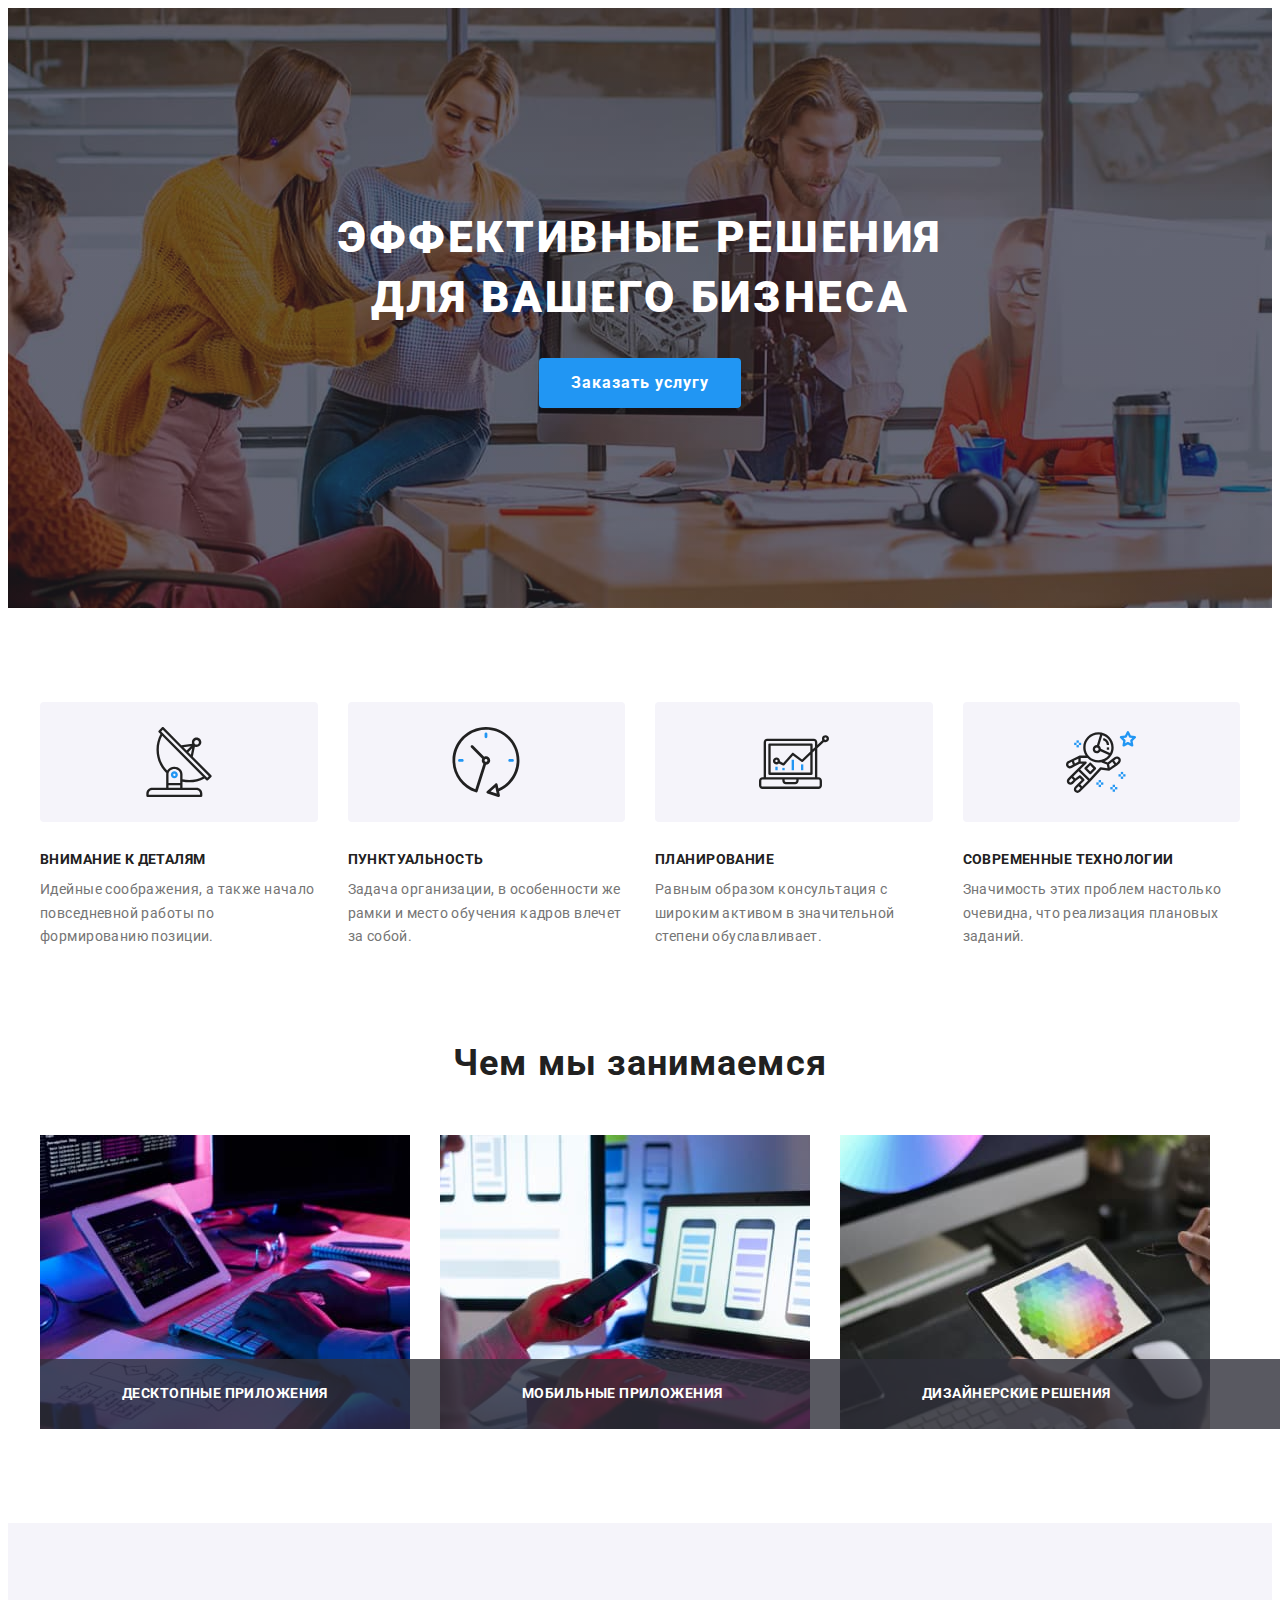
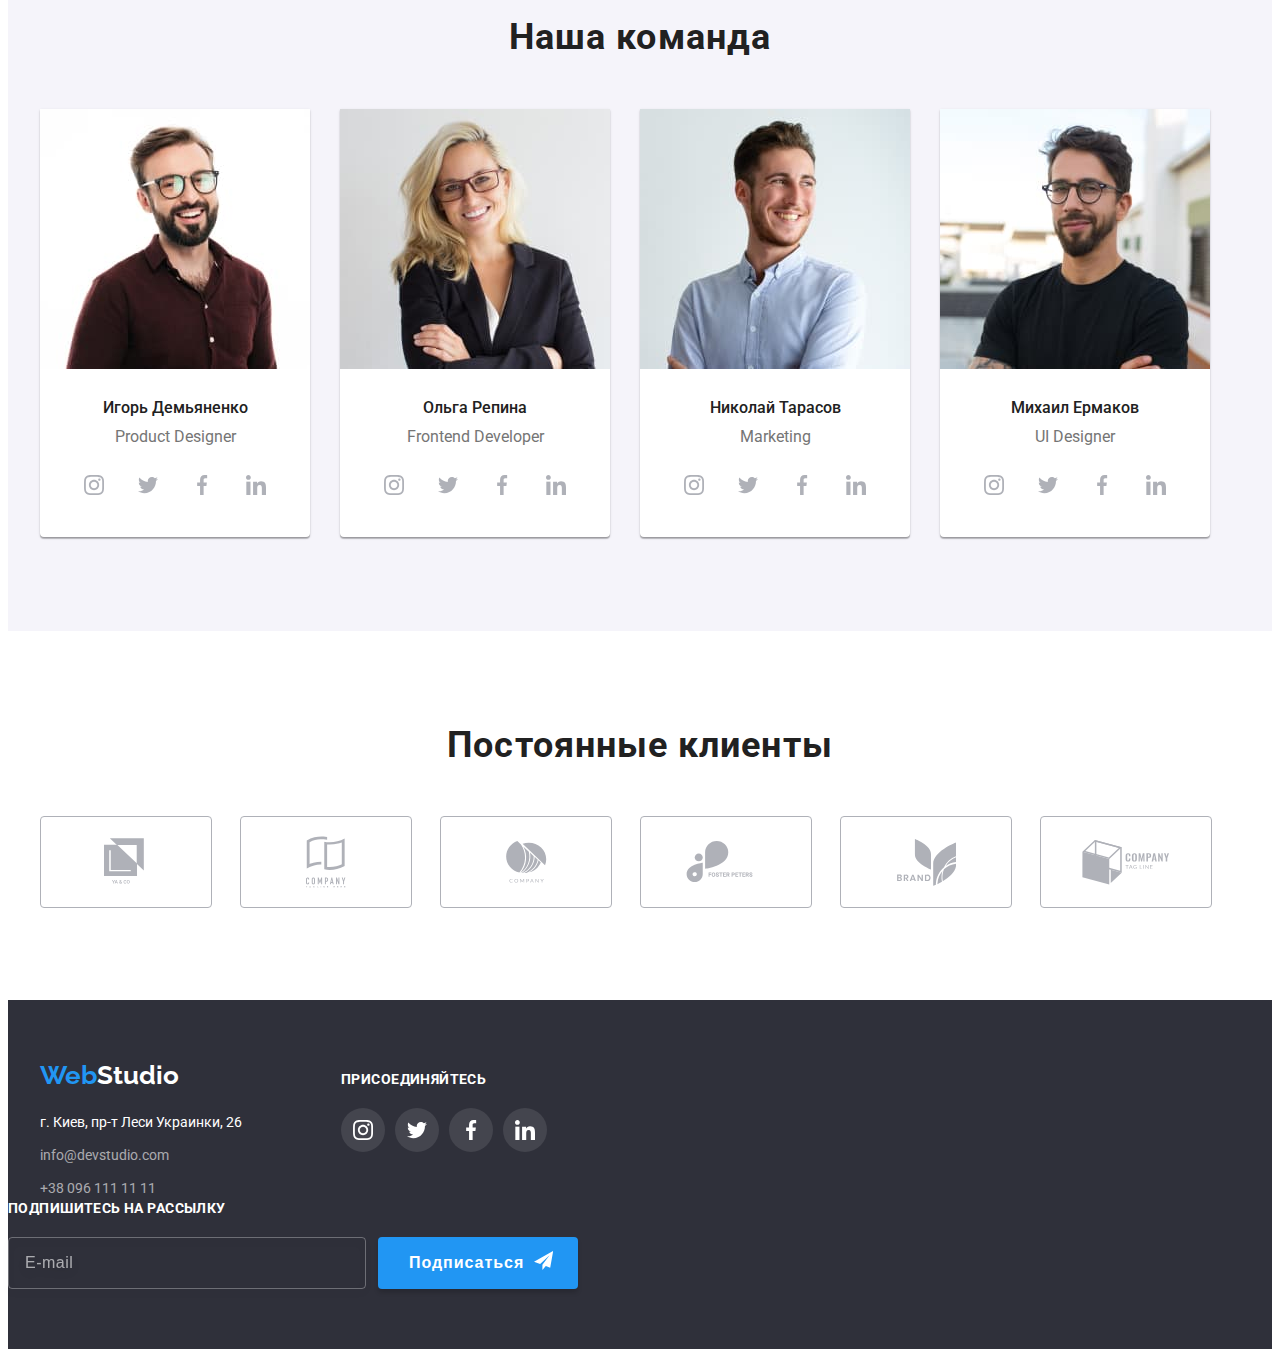
==== commit 5435144b: "v1.2" ====
--- a/index.html
+++ b/index.html
@@ -99,7 +99,7 @@
                 </use>
               </svg>
             </div>
-            <h3 class=" advantages__title">Внимание к деталям</h3>
+            <h3 class=" advantages__title subtitle">Внимание к деталям</h3>
 
             <p class="advantages__text">Идейные соображения, а также начало повседневной работы по
               формированию позиции.</p>
@@ -118,7 +118,7 @@
               </svg>
             </div>
 
-            <h3 class="advantages__title">Пунктуальность</h3>
+            <h3 class="advantages__title subtitle">Пунктуальность</h3>
             <p class="advantages__text">Задача организации, в особенности же рамки и место обучения кадров
               влечет за собой.</p>
           </li>
@@ -134,7 +134,7 @@
               </svg>
             </div>
 
-            <h3 class="advantages__title">Планирование</h3>
+            <h3 class="advantages__title subtitle">Планирование</h3>
             <p class="advantages__text">Равным образом консультация с широким активом в значительной
               степени обуславливает.</p>
           </li>
@@ -150,7 +150,7 @@
               </svg>
             </div>
 
-            <h3 class="advantages__title">Современные технологии</h3>
+            <h3 class="advantages__title subtitle">Современные технологии</h3>
             <p class="advantages__text">Значимость этих проблем настолько очевидна, что реализация плановых
               заданий.</p>
           </li>
@@ -166,13 +166,19 @@
 
     <section class="about ">
       <div class="container">
-        <h2 class="title about__title ">Чем мы занимаемся</h2>
-        <ul class="list about__list">
-
-          <li class="about__item">
-            <img src="./images/about/img-about.jpg" alt="Разработчик пишет код сайта" width="370" height="294" />
+        <h2 class="title  ">Чем мы занимаемся</h2>
+        <ul class="list about__list set">
+
+          <li class="about__item  item">
+            <picture>
+              <source srcset="./images/about/about-img@1x.jpg 1x, ./images/about/about-img@2x.jpg 2x "
+                media="(min-width:1200px)">
+              <img src="./images/about/img-about.jpg" alt="Разработчик пишет код сайта">
+
+            </picture>
+
             <div class=" about__overlay">
-              <p class="about__text">
+              <p class="about__text subtitle">
                 Десктопные приложения
               </p>
             </div>
@@ -180,22 +186,34 @@
 
 
 
-          <li class="about__item">
-            <img src="./images/about/img-about-test.jpg" alt="Тестировщик проверяет
-            работу вебсайта на других устройствах" width="370" height="294" />
+          <li class="about__item item">
+
+            <picture>
+              <source srcset="./images/about/test-img@1x.jpg 1x, ./images/about/test-img@2x.jpg 2x "
+                media="(min-width:1200px)">
+              <img src="./images/about/img-about-test.jpg" alt="Тестировщик проверяет
+            работу вебсайта на других устройствах" />
+            </picture>
+
             <div class="about__overlay">
-              <p class="about__text">
+              <p class="about__text subtitle">
                 Мобильные приложения
               </p>
 
             </div>
 
           </li>
-          <li class="about__item">
-            <img src="./images/about/img-about-des.jpg" alt="Дизайнер подбирает цвета вебсайта" width="370"
-              height="294" />
+          <li class="about__item item">
+
+            <picture>
+              <source srcset="./images/about/des-img@1x.jpg 1x, ./images/about/des-img@2x.jpg 2x "
+                media="(min-width:1200px)">
+
+              <img src="./images/about/img-about-des.jpg" alt="Дизайнер подбирает цвета вебсайта">
+            </picture>
+
             <div class="about__overlay">
-              <p class="about__text">
+              <p class="about__text subtitle">
                 Дизайнерские решения
               </p>
             </div>
@@ -210,23 +228,23 @@
     <!--OUR-TEAM-->
     <section class="team">
       <div class="container">
-        <h2 class="title team__title">Наша команда</h2>
-
-        <ul class="list team__list">
-
-          <li class="team__item">
+        <h2 class="title ">Наша команда</h2>
+
+        <ul class="list team__list set">
+
+          <li class="team__item item">
             <picture>
               <source srcset="./images/team/desktop/igor-img@1x.jpg 1x, ./images/team/desktop/igor-img@2x.jpg 2x "
                 media="(min-width:1200px)">
-              <source srcset="" media="(min-width:1200px)">
-              <source srcset="" media="(min-width:768px)">
-              <source srcset="" media="(min-width:768px)">
-              <source srcset="" media="(min-width:320px)">
+
+              <source srcset="./images/team/tablet/igor-img@1x.jpg 1x, ./images/team/tablet/igor-img@2x.jpg 2x"
+                media="(min-width:768px)">
+
+
               <source srcset="./images/team/mobile/igor-img@1x.jpg 1x, ./images/team/mobile/igor-img@2x.jpg 2x "
                 media="(min-width:320px)">
 
-              <!-- <img src="./images/team/igor-img.jpg" width="270" height="260"
-                alt="Игорь Демьяненко - Дизайнер продуктов" /> -->
+              <img src="./images/team/igor-img.jpg" alt="Игорь Демьяненко - Дизайнер продуктов" />
 
 
             </picture>
@@ -236,11 +254,11 @@
               <p lang="en" class="team__position">Product Designer</p>
 
 
-              <ul class="team-social__list list link ">
-                <li class="team-social__item">
-
-                  <a href="" class="team-social__link">
-                    <svg class="icon-social">
+              <ul class=" social list  ">
+                <li class="social__item">
+
+                  <a href="" class="social__link">
+                    <svg class="social__icon">
                       <use href="./images/vector/sprite.svg#icon-instagram">
 
                       </use>
@@ -248,10 +266,10 @@
                   </a>
 
                 </li>
-                <li class="team-social__item">
-
-                  <a href="" class="team-social__link">
-                    <svg class="icon-social">
+                <li class="social__item">
+
+                  <a href="" class="social__link">
+                    <svg class="social__icon">
                       <use href="./images/vector/sprite.svg#icon-twitter">
 
                       </use>
@@ -259,10 +277,10 @@
                   </a>
 
                 </li>
-                <li class="team-social__item">
-
-                  <a href="" class="team-social__link">
-                    <svg class="icon-social">
+                <li class="social__item">
+
+                  <a href="" class="social__link">
+                    <svg class="social__icon">
                       <use href="./images/vector/sprite.svg#icon-facebook">
 
                       </use>
@@ -270,10 +288,10 @@
                   </a>
 
                 </li>
-                <li class="team-social__item">
-
-                  <a href="" class="team-social__link">
-                    <svg class="icon-social">
+                <li class="social__item">
+
+                  <a href="" class="social__link">
+                    <svg class="social__icon">
                       <use href="./images/vector/sprite.svg#icon-linkedin">
 
                       </use>
@@ -288,17 +306,34 @@
 
 
           </li>
-          <li class="team__item">
-            <img src="./images/team/olga-img.jpg" width="270" height="260" alt="Ольга Репина-фронтенд-разработчик" />
+          <li class="team__item item">
+
+            <picture>
+              <source srcset="./images/team/desktop/olga-img@1x.jpg 1x, ./images/team/desktop/olga-img@2x.jpg 2x "
+                media="(min-width:1200px)">
+
+              <source srcset="./images/team/tablet/olga-img@1x.jpg 1x, ./images/team/tablet/olga-img@2x.jpg 2x"
+                media="(min-width:768px)">
+
+
+              <source srcset="./images/team/mobile/olga-img@1x.jpg 1x, ./images/team/mobile/olga-img@2x.jpg 2x "
+                media="(min-width:320px)">
+
+
+              <img src="./images/team/olga-img.jpg" alt="Ольга Репина-фронтенд-разработчик" />
+
+            </picture>
+
+
             <div class="team__box">
               <h3 class="team__name">Ольга Репина</h3>
               <p lang="en" class="team__position">Frontend Developer</p>
 
-              <ul class="team-social__list list link ">
-                <li class="team-social__item">
-
-                  <a href="" class="team-social__link">
-                    <svg class="icon-social">
+              <ul class=" social list  ">
+                <li class="social__item">
+
+                  <a href="" class="social__link">
+                    <svg class="social__icon">
                       <use href="./images/vector/sprite.svg#icon-instagram">
 
                       </use>
@@ -306,10 +341,10 @@
                   </a>
 
                 </li>
-                <li class="team-social__item">
-
-                  <a href="" class="team-social__link">
-                    <svg class="icon-social">
+                <li class="social__item">
+
+                  <a href="" class="social__link">
+                    <svg class="social__icon">
                       <use href="./images/vector/sprite.svg#icon-twitter">
 
                       </use>
@@ -317,10 +352,10 @@
                   </a>
 
                 </li>
-                <li class="team-social__item">
-
-                  <a href="" class="team-social__link">
-                    <svg class="icon-social">
+                <li class="social__item">
+
+                  <a href="" class="social__link">
+                    <svg class="social__icon">
                       <use href="./images/vector/sprite.svg#icon-facebook">
 
                       </use>
@@ -328,10 +363,10 @@
                   </a>
 
                 </li>
-                <li class="team-social__item">
-
-                  <a href="" class="team-social__link">
-                    <svg class="icon-social">
+                <li class="social__item">
+
+                  <a href="" class="social__link">
+                    <svg class="social__icon">
                       <use href="./images/vector/sprite.svg#icon-linkedin">
 
                       </use>
@@ -344,22 +379,36 @@
 
 
 
-
-            </div>
-
-          </li>
-          <li class="team__item">
-            <img src="./images/team/nikolas-img.jpg" width="270" height="260"
-              alt="Николай Тарасов-Маркетинг-UI дизайнер" />
+            </div>
+
+          </li>
+          <li class="team__item item">
+            <picture>
+              <source srcset="./images/team/desktop/nikolas-img@1x.jpg 1x, ./images/team/desktop/nikolas-img@2x.jpg 2x "
+                media="(min-width:1200px)">
+
+              <source srcset="./images/team/tablet/nikolas-img@1x.jpg 1x, ./images/team/tablet/nikolas-img@2x.jpg 2x"
+                media="(min-width:768px)">
+
+
+              <source srcset="./images/team/mobile/nikolas-img@1x.jpg 1x, ./images/team/mobile/nikolas-img@2x.jpg 2x "
+                media="(min-width:320px)">
+
+              <img src="./images/team/nikolas-img.jpg" alt="Николай Тарасов-Маркетинг-UI дизайнер" />
+
+
+            </picture>
+
+
             <div class="team__box">
               <h3 class="team__name">Николай Тарасов</h3>
               <p lang="en" class="team__position">Marketing</p>
 
-              <ul class="team-social__list list link ">
-                <li class="team-social__item">
-
-                  <a href="" class="team-social__link">
-                    <svg class="icon-social">
+              <ul class=" social list  ">
+                <li class="social__item">
+
+                  <a href="" class="social__link">
+                    <svg class="social__icon">
                       <use href="./images/vector/sprite.svg#icon-instagram">
 
                       </use>
@@ -367,10 +416,10 @@
                   </a>
 
                 </li>
-                <li class="team-social__item">
-
-                  <a href="" class="team-social__link">
-                    <svg class="icon-social">
+                <li class="social__item">
+
+                  <a href="" class="social__link">
+                    <svg class="social__icon">
                       <use href="./images/vector/sprite.svg#icon-twitter">
 
                       </use>
@@ -378,10 +427,10 @@
                   </a>
 
                 </li>
-                <li class="team-social__item">
-
-                  <a href="" class="team-social__link">
-                    <svg class="icon-social">
+                <li class="social__item">
+
+                  <a href="" class="social__link">
+                    <svg class="social__icon">
                       <use href="./images/vector/sprite.svg#icon-facebook">
 
                       </use>
@@ -389,10 +438,10 @@
                   </a>
 
                 </li>
-                <li class="team-social__item">
-
-                  <a href="" class="team-social__link">
-                    <svg class="icon-social">
+                <li class="social__item">
+
+                  <a href="" class="social__link">
+                    <svg class="social__icon">
                       <use href="./images/vector/sprite.svg#icon-linkedin">
 
                       </use>
@@ -402,22 +451,36 @@
                 </li>
               </ul>
 
-
-            </div>
-
-          </li>
-          <li class="team__item">
-            <img src="./images/team/misha-img.jpg" width="270" height="260" alt="Михаил Ермаков-UI Designer" />
+            </div>
+
+          </li>
+          <li class="team__item item">
+
+            <picture>
+              <source srcset="./images/team/desktop/misha-img@1x.jpg 1x, ./images/team/desktop/misha-img@2x.jpg 2x "
+                media="(min-width:1200px)">
+
+              <source srcset="./images/team/tablet/misha-img@1x.jpg 1x, ./images/team/tablet/misha-img@2x.jpg 2x"
+                media="(min-width:768px)">
+
+
+              <source srcset="./images/team/mobile/misha-img@1x.jpg 1x,./images/team/mobile/misha-img@2x.jpg 2x "
+                media="(min-width:320px)">
+
+
+              <img src="./images/team/misha-img.jpg" alt="Михаил Ермаков-UI Designer" />
+
+            </picture>
 
             <div class="team__box">
               <h3 class="team__name">Михаил Ермаков</h3>
               <p lang="en" class="team__position">UI Designer</p>
 
-              <ul class="team-social__list list link ">
-                <li class="team-social__item">
-
-                  <a href="" class="team-social__link">
-                    <svg class="icon-social">
+              <ul class=" social list  ">
+                <li class="social__item">
+
+                  <a href="" class="social__link">
+                    <svg class="social__icon">
                       <use href="./images/vector/sprite.svg#icon-instagram">
 
                       </use>
@@ -425,10 +488,10 @@
                   </a>
 
                 </li>
-                <li class="team-social__item">
-
-                  <a href="" class="team-social__link">
-                    <svg class="icon-social">
+                <li class="social__item">
+
+                  <a href="" class="social__link">
+                    <svg class="social__icon">
                       <use href="./images/vector/sprite.svg#icon-twitter">
 
                       </use>
@@ -436,10 +499,10 @@
                   </a>
 
                 </li>
-                <li class="team-social__item">
-
-                  <a href="" class="team-social__link">
-                    <svg class="icon-social">
+                <li class="social__item">
+
+                  <a href="" class="social__link">
+                    <svg class="social__icon">
                       <use href="./images/vector/sprite.svg#icon-facebook">
 
                       </use>
@@ -447,10 +510,10 @@
                   </a>
 
                 </li>
-                <li class="team-social__item">
-
-                  <a href="" class="team-social__link">
-                    <svg class="icon-social">
+                <li class="social__item">
+
+                  <a href="" class="social__link">
+                    <svg class="social__icon">
                       <use href="./images/vector/sprite.svg#icon-linkedin">
 
                       </use>
@@ -460,7 +523,6 @@
                 </li>
               </ul>
 
-
             </div>
 
           </li>
@@ -471,22 +533,22 @@
     </section>
 
     <!-- REGULAR-CLIENTS -->
-    <!-- <section class="customers ">
+    <section class="customers ">
 
       <div class=" container ">
-        <h2 class="customers__title">
+        <h2 class=" title ">
           Постоянные клиенты
         </h2>
 
-        <ul class="customers__list list link">
-          <li class="customers__item">
+        <ul class=" set customers__set list ">
+          <li class="customers__item item">
             <a class="customers__link" href="">
               <svg class="customers__icon" width="44px" height="49px">
                 <use href="./images/vector/sprite.svg#icon-logo-1"></use>
               </svg>
             </a>
           </li>
-          <li class="customers__item">
+          <li class="customers__item item">
             <a class="customers__link" href="">
               <svg class="customers__icon" width="40px" height="52px">
                 <use href=" ./images/vector/sprite.svg#icon-logo-2"></use>
@@ -494,7 +556,7 @@
             </a>
           </li>
 
-          <li class="customers__item">
+          <li class="customers__item item">
             <a class="customers__link" href="">
               <svg class="customers__icon" width="41px" height="42px">
                 <use href="./images/vector/sprite.svg#icon-logo-3"></use>
@@ -502,7 +564,7 @@
             </a>
           </li>
 
-          <li class="customers__item">
+          <li class="customers__item item">
             <a class="customers__link" href="">
               <svg class="customers__icon" width="80px" height="42px">
                 <use href="./images/vector/sprite.svg#icon-logo-4"></use>
@@ -510,7 +572,7 @@
             </a>
           </li>
 
-          <li class="customers__item">
+          <li class="customers__item item">
             <a class="customers__link" href="">
               <svg class="customers__icon" width="59px" height="47px">
                 <use href="./images/vector/sprite.svg#icon-logo-5"></use>
@@ -518,7 +580,7 @@
             </a>
           </li>
 
-          <li class="customers__item">
+          <li class="customers__item item">
             <a class="customers__link" href="">
               <svg class="customers__icon" width="88px" height="45px">
                 <use href="./images/vector/sprite.svg#icon-logo-6"></use>
@@ -531,19 +593,21 @@
 
 
 
-    </section> -->
+    </section>
 
 
   </main>
+
   <!--CONTACTS-->
-  <!-- <footer class="footer-info">
-    <div class="container footer-info__contact ">
-      <div>
+
+  <footer class="footer-info footer">
+    <div class="container footer__container ">
+      <div class="location">
         <a class="link logo footer-info__logo-dark footer-info__settings-logo " href="./index.html">
           <span class="logo__text-style">Web</span>Studio </a>
 
 
-        <address class="address-contact">
+        <address>
           <ul class="list address-contact__address-map">
             <li class="address-contact__item">
               <a class="link address-contact__link" href="https://goo.gl/maps/Kj9o169cFubhBfax5" target="_blank"
@@ -560,68 +624,49 @@
           </ul>
         </address>
       </div>
-      <div class="join ">
-        <h3 class="join__text">Присоединяйтесь</h3>
-        <ul class="list link ">
-          <li class="join__item">
-            <a class="join__link" href="">
-              <svg class="icon-social">
+
+
+      <div class="join">
+        <b class="join__subtitle subtitle">
+          Присоединяйтесь
+        </b>
+        <ul class="social list">
+          <li class="social__item"><a href="" class="social__link--greyer social__link link social-instagram"> <svg
+                class="social__icon--whited social__icon">
                 <use href="./images/vector/sprite.svg#icon-instagram"></use>
-              </svg>
-            </a>
-          </li>
-          <li class="join__item">
-            <a class="join__link" href="">
-              <svg class="icon-social">
+              </svg> </a></li>
+          <li class="social__item"><a href="" class="social__link--greyer social__link link social-twitter">
+              <svg class="social__icon--whited social__icon">
                 <use href="./images/vector/sprite.svg#icon-twitter"></use>
-              </svg>
-            </a>
-          </li>
-          <li class="join__item">
-            <a class="join__link" href="">
-              <svg class="icon-social">
+              </svg> </a></li>
+          <li class="social__item"><a href="" class="social__link--greyer social__link link social-facebook">
+              <svg class="social__icon--whited social__icon">
                 <use href="./images/vector/sprite.svg#icon-facebook"></use>
-              </svg>
-            </a>
-          </li>
-          <li class="join__item">
-            <a class="join__link" href="">
-              <svg class="icon-social">
+              </svg> </a></li>
+          <li class="social__item"><a href="" class="social__link--greyer social__link link social-linkedin">
+              <svg class="social__icon--whited social__icon">
                 <use href="./images/vector/sprite.svg#icon-linkedin"></use>
-              </svg>
-            </a>
-          </li>
+              </svg> </a></li>
         </ul>
-
       </div>
 
 
-
-
-      <div class="form-footer">
-        <b class="form-footer__text">Подпишитесь на рассылку</b>
-        <form class="form__footer">
-
-
-
-          <input type="text" id="footer-mail" name="mail" placeholder="E-mail" class="form-footer__input ">
-
-
-          <button class="form-footer__button-mail" type="submit">Подписаться
-
-            <svg class="form-footer__button-vector">
-              <use href="./images/vector/sprite.svg#icon-icon-send">
-
-              </use>
-            </svg>
-          </button>
-
-
-        </form>
-      </div>
     </div>
 
-  </footer> -->
+    <div class="sign-up">
+      <b class="sign-up__subtitle subtitle">Подпишитесь на рассылку</b>
+      <form class="sign-up__form">
+        <input type="email" name="email" placeholder="E-mail" class="sign-up__input" required>
+        <button type="submit" class="sign-up__button button">
+          <span class="button__label">Подписаться</span>
+        </button>
+      </form>
+    </div>
+
+
+    </div>
+
+  </footer>
 
   <div class="backdrop is-hidden" data-modal>
     <div class="backdrop__modal">
--- a/css/main.min.css
+++ b/css/main.min.css
@@ -1,2 +1,2 @@
-:root{--main-font: "Roboto", sans-serif;--secondary-font: "Raleway", sans-serif;--accent-color: #2196f3;--secondary-color: #212121;--white-color: #ffffff;--black-color: #000000;--gray-color: #757575;--color-change: color 250ms cubic-bezier(0.4, 0, 0.2, 1);--fill-change: fill 250ms cubic-bezier(0.4, 0, 0.2, 1);--background-color-change: background-color 250ms cubic-bezier(0.4, 0, 0.2, 1);--border-color-change: border-color 250ms cubic-bezier(0.4, 0, 0.2, 1)}.visually-hidden{position:absolute !important;clip:rect(1px 1px 1px 1px);clip:rect(1px, 1px, 1px, 1px);padding:0 !important;border:0 !important;height:1px !important;width:1px !important;overflow:hidden}.list{list-style:none}.link{text-decoration:none}h1,h2,h3,h4,h5,h6,p{margin:0}ul,ol,li{margin:0;padding:0}.page{font-family:var(--main-font);background:var(--white-color)}.container{padding-left:15px;padding-right:15px}@media screen and (min-width: 480px){.container{width:480px;margin:0 auto}}@media screen and (min-width: 768px){.container{width:768px}}@media screen and (min-width: 1200px){.container{width:1200px}}img{display:block;max-width:100%;height:auto}img{display:block;max-width:100%;height:auto;width:100%}.header{border-bottom:1px solid #ececec}.header .container{display:flex;align-items:center}.title{font-family:var(--main-font);font-weight:700;font-size:36px;line-height:1.16;text-align:center;letter-spacing:0.03em;color:var(--secondary-color)}@media screen and (max-width: 767px){.title{font-size:28px;line-height:1.18}}.logo__text-style{font-family:var(--secondary-font);font-weight:700;font-size:26px;line-height:1.19;color:var(--accent-color)}.logo{font-family:var(--secondary-font);font-weight:700;font-size:26px;line-height:1.19;color:var(--black-color);margin-right:93px}.logo__logo-white{color:var(--black-color)}.footer-info__logo-dark{color:var(--white-color)}.icon-social{width:20px;height:20px}.navigation{display:flex;align-items:center}.nav__list{display:flex;align-items:center}.nav__item:not(:last-child){margin-right:52px}.nav__link{padding-top:32px;padding-bottom:32px;font-family:var(--main-font);font-weight:500;font-size:14px;line-height:1.14;letter-spacing:0.02em;color:var(--secondary-color);transition:var(--color-change);position:relative}.nav__link.nav__link-current::after{content:"";display:block;position:absolute;left:0;bottom:0;width:100%;height:4px;border-radius:2px;background:#2196f3}.nav__link:hover,.nav__link:focus{color:var(--accent-color)}.nav__link.nav__link-current{color:var(--accent-color)}.contact-head__icon{margin-right:10px;width:16px;height:12px;fill:#757575;transition:var(--fill-change)}.contact-head__icon--tel{margin-right:10px;width:10px;height:16px;fill:#757575;transition:var(--fill-change)}.contact-head__link{display:flex;justify-content:center;align-items:center;padding-top:32px;padding-bottom:32px;font-family:var(--main-font);font-weight:500;font-size:14px;line-height:1.14;letter-spacing:0.02em;color:var(--gray-color);transition:var(--color-change)}.contact-head__link:hover .contact-head__icon,.contact-head__link:focus .contact-head__icon{fill:var(--accent-color)}.contact-head__link:hover .contact-head__icon--tel,.contact-head__link:focus .contact-head__icon--tel{fill:var(--accent-color)}.contact-head__link:hover,.contact-head__link:focus{color:var(--accent-color)}.contact-head__item:not(:last-child){margin-right:50px}.contact-head{display:flex;align-items:center;margin-left:auto}.hero{padding-top:118px;padding-bottom:118px;background-color:var(--gray-color);background-image:linear-gradient(to right, rgba(47,48,58,0.4), rgba(47,48,58,0.4)),url("../images/hero/img@1x-mob.jpg");background-repeat:no-repeat;background-position:center;background-size:cover}.hero__btn{display:flex;margin:0 auto;padding:10px 30px;min-width:200px;align-items:center;justify-content:center;cursor:pointer;color:var(--white-color);font-family:var(--main-font);font-weight:700;font-size:16px;line-height:1.87;letter-spacing:0.06em;background-color:var(--accent-color);border:1px solid transparent;border-radius:4px;box-shadow:0px 4px 4px rgba(0,0,0,0.15)}@media screen and (min-device-pixel-ratio: 2) and (min-width: 320px), screen and (min-resolution: 192dpi) and (min-width: 320px), screen and (min-resolution: 2dppx) and (min-width: 320px){.hero{background-image:linear-gradient(to right, rgba(47,48,58,0.4), rgba(47,48,58,0.4)),url("../images/hero/img@2x-mob.jpg")}}@media screen and (min-width: 768px){.hero{background-image:linear-gradient(to right, rgba(47,48,58,0.4), rgba(47,48,58,0.4)),url("../images/hero/img@1x-tab.jpg")}}@media screen and (min-device-pixel-ratio: 2) and (min-width: 768px), screen and (min-resolution: 192dpi) and (min-width: 768px), screen and (min-resolution: 2dppx) and (min-width: 768px){.hero{background-image:linear-gradient(to right, rgba(47,48,58,0.4), rgba(47,48,58,0.4)),url("../images/hero/img@2x-tab.jpg")}}@media screen and (max-width: 1199px){.hero__title{max-width:360px;margin:0 auto 30px;font-family:var(--main-font);font-weight:900;font-size:26px;line-height:1.61;text-align:center;letter-spacing:0.06em;text-transform:uppercase;color:var(--white-color)}}@media screen and (min-width: 1200px){.hero{max-width:1600px;margin-left:auto;margin-right:auto;padding-top:200px;padding-bottom:200px;background-image:linear-gradient(to right, rgba(47,48,58,0.4), rgba(47,48,58,0.4)),url("../images/hero/img@1x-desktop.jpg")}.hero__title{margin:0 auto 30px;font-weight:900;font-size:44px;line-height:1.36;text-transform:uppercase;color:var(--white-color);max-width:696px;margin-left:auto;margin-right:auto;text-align:center;letter-spacing:0.06em;font-family:var(--main-font)}.hero__btn{height:50px;border:none;padding-right:32px;padding-bottom:10px;padding-left:32px}}@media screen and (min-device-pixel-ratio: 2) and (min-width: 1200), screen and (min-resolution: 192dpi) and (min-width: 1200), screen and (min-resolution: 2dppx) and (min-width: 1200px){.hero{background-image:linear-gradient(to right, rgba(47,48,58,0.4), rgba(47,48,58,0.4)),url("../images/hero/img@2x-desktop.jpg")}}@media screen and (max-width: 1199px){.advantages{padding-top:60px;padding-bottom:60px}}@media screen and (min-width: 1200px){.advantages{display:flex;padding-top:94px;padding-bottom:94px}}@media screen and (min-width: 768px){.advantages__list{display:flex;flex-wrap:wrap;margin-left:-30px;margin-top:-30px}}@media screen and (min-width: 768px){.advantages__item{flex-basis:calc((100% -2 * 30px) / 2);margin-left:30px;margin-top:30px;max-width:354px}}@media screen and (min-width: 1200px){.advantages__item{flex-basis:calc(100% / 4 - 30px);margin-left:30px}}@media screen and (max-width: 767px){.advantages__item:not(:last-child){margin-bottom:30px}}.advantages__title{font-family:var(--main-font);font-weight:700;font-size:14px;line-height:1.14;letter-spacing:0.03em;text-transform:uppercase;color:var(--secondary-color);margin-bottom:10px}@media screen and (max-width: 767px){.advantages__title{text-align:center}}.advantages__text{font-family:var(--main-font);font-weight:400;font-size:14px;line-height:1.71;color:var(--gray-color);letter-spacing:0.03em}.advantages__icon-size{width:70px;height:70px}.advantages__box{width:100%;height:120px;display:flex;align-items:center;justify-content:center;background-repeat:no-repeat;background-color:#f5f4fa;border-radius:4px;margin-bottom:30px}@media screen and (max-width: 1199px){.about{display:none}}@media screen and (min-width: 1200px){.about{padding-bottom:94px}}.about__list{display:flex;margin-left:-30px}.about__title{margin-bottom:50px}.about__item{max-width:370px;max-height:294px;flex-basis:calc(100% / 3 - 30px);margin-left:30px;position:relative}.about__overlay{position:absolute;bottom:0;left:0;background:rgba(47,48,58,0.8);padding-top:27px;padding-right:82px;padding-bottom:27px;padding-left:82px;width:100%}.about__text{font-family:var(--main-font);font-weight:700;font-size:14px;line-height:1.14;text-align:center;letter-spacing:0.03em;text-transform:uppercase;color:#ffffff}.team{background:#f5f4fa;display:flex;padding-top:94px;padding-bottom:94px}@media screen and (max-width: 1199px){.team{padding-top:60px;padding-bottom:60px}.team__item:not(:last-child){margin-bottom:30px}.team__item{max-width:450px;max-height:622px;box-shadow:0px 1px 3px rgba(0,0,0,0.12),0px 1px 1px rgba(0,0,0,0.14),0px 2px 1px rgba(0,0,0,0.2);border-radius:0px 0px 4px 4px}}@media screen and (min-width: 768px){.team__item{max-width:354px;max-height:536px;flex-basis:calc((100% -2 * 30px) / 2)}}.team__list{margin-left:-30px}.team__box{text-align:center;padding:30px 32px}@media screen and (max-width: 1199px){.team__title{margin-bottom:30px}}@media screen and (min-width: 1200px){.team__title{margin-bottom:50px}}@media screen and (min-width: 1200px){.team__item{flex-basis:calc((100% -4 * 30px) / 4)}}@media screen and (max-width: 767px){.team-social__item:not(:last-child){margin-right:10px}}.team__item{background-color:#ffffff;flex-basis:calc((100% -4 * 30px) / 4);margin-left:30px;box-shadow:0px 1px 3px rgba(0,0,0,0.12),0px 1px 1px rgba(0,0,0,0.14),0px 2px 1px rgba(0,0,0,0.2);border-radius:0px 0px 4px 4px}.team__name{margin-bottom:10px;font-family:var(--main-font);font-weight:500;font-size:16px;line-height:1.18;color:var(--secondary-color)}.team-social__list{display:flex;align-items:center;justify-content:center}.team-social__link{display:flex;justify-content:center;align-items:center;width:44px;height:44px;border-radius:50%;fill:#afb1b8;transition:var(--background-color-change)}.team-social__link:hover,.team-social__link:focus{background-color:var(--accent-color)}.team-social__link:hover .icon-social,.team-social__link:focus .icon-social{fill:var(--white-color)}.section-our-team__icon-style{transition:var(--fill-change)}.team__position{font-family:var(--main-font);font-weight:400;font-size:16px;line-height:1.18;color:var(--gray-color);margin-bottom:16px}.customers{padding-top:94px;padding-bottom:94px}.customers__title{font-family:var(--main-font);font-weight:700;font-size:36px;line-height:1.16;text-align:center;letter-spacing:0.03em;margin-bottom:50px}.customers__link{display:flex;align-items:center;justify-content:center;border:1px solid #afb1b8;border-radius:4px;width:100%;height:100%;background-color:var(--white-color);transition:var(--border-color-change)}.customers__link:hover,.customers__link:focus{border-color:var(--accent-color)}.customers__link:hover .customers__icon,.customers__link:focus .customers__icon{fill:var(--accent-color)}.customers__list{display:flex}.customers__item{width:170px;height:90px}.customers__item:not(:last-child){margin-right:30px}.customers__icon{fill:#afb1b8;transition:var(--fill-change)}.footer-info{background:#2f303a;padding-top:60px;padding-bottom:60px}.address-contact{font-style:normal}.footer-info__settings-logo{display:block;margin-bottom:20px}.address-contact__item:not(:last-child){margin-bottom:9px}.address-contact__address-map,.address-contact__item,.address-contact__link{display:flex;flex-direction:column}.list-item-contact:not(:last-child){margin-bottom:9px}.address{font-family:var(--main-font);font-weight:400;font-size:14px;line-height:1.71;color:var(--white-color)}.address-contact__link-style{font-family:var(--main-font);font-weight:400;font-size:14px;line-height:1.71;color:#ffffff99}.address-contact__link{font-family:var(--main-font);font-weight:400;font-size:14px;line-height:1.71;color:#ffffff;display:block}.join__text{display:block;font-family:var(--main-font);font-weight:700;font-size:14px;line-height:1.14;letter-spacing:0.03em;text-transform:uppercase;color:var(--white-color);margin-bottom:20px}.join__link{display:flex;align-items:center;justify-content:center;width:44px;height:44px;border-radius:50%;background-color:rgba(255,255,255,0.1);transition:var(--background-color-change)}.join__link:hover .icon-social,.join__link:focus .icon-social{fill:var(--white-color)}.join__link:hover,.join__link:focus{background-color:var(--accent-color)}.join__item .join__link{fill:var(--white-color)}.join__item:not(:last-child){margin-right:10px}.footer-info__contact{display:flex;align-items:baseline}.join{margin-left:70px}.backdrop{position:fixed;top:0;left:0;width:100%;height:100%;background:rgba(0,0,0,0.2);transition:1s cubic-bezier(0.4, 0, 0.2, 1);z-index:1000}.backdrop__modal{position:absolute;top:50%;left:50%;transform:translate(-50%, -50%);padding-top:40px;padding-bottom:40px;padding-left:40px;padding-right:40px;width:528px;height:580px;background:#ffffff;box-shadow:0px 1px 3px rgba(0,0,0,0.12),0px 1px 1px rgba(0,0,0,0.14),0px 2px 1px rgba(0,0,0,0.2);border-radius:4px}@media screen and (max-width: 1199px){.backdrop__modal{width:100%;max-width:450px;height:95%;max-height:609px;overflow:scroll}.backdrop__modal__text{line-height:1.5}}@media screen and (min-width: 1200px){.backdrop__modal{max-width:528px;height:100%;max-height:581px}.backdrop__modal__text{font-size:20px;line-height:1.15}}.backdrop__modal-close{background-color:var(--white-color);border:none;position:absolute;top:8px;right:8px;width:30px;height:30px;background:#ffffff;border:1px solid rgba(0,0,0,0.1);border-radius:50%;cursor:pointer}.backdrop__modal-close:hover .backdrop__icon,.backdrop__modal-close:focus .backdrop__icon{fill:var(--accent-color);transition:var(--fill-change)}.backdrop__icon{width:11px;height:11px;fill:var(--black-color)}.is-hidden{opacity:0;visibility:hidden;pointer-events:none}.form-footer{margin-left:93px}.form__footer{display:flex}.form-footer__text{display:block;margin-bottom:20px;font-family:var(--main-font);font-weight:700;font-size:14px;line-height:1.14;letter-spacing:0.03em;text-transform:uppercase;color:var(--white-color)}.form-footer__input{background:#2f303a;min-width:358px;height:50px;outline:none;margin-right:12px;border:1px solid rgba(255,255,255,0.3);filter:drop-shadow(0px 4px 4px rgba(0,0,0,0.15));border-radius:4px;font-family:var(--main-font);padding-left:16px;font-size:16px;line-height:1.25;transition:var(--border-color-change);align-items:center;letter-spacing:0.03em;color:var(--white-color)}.form-footer__input:hover,.form-footer__input:focus{border-color:var(--accent-color)}.form-footer__button-mail{display:flex;align-items:center;justify-content:center;min-width:200px;height:50px;box-shadow:0px 4px 4px rgba(0,0,0,0.15);border-radius:4px;border:none;background:var(--accent-color);cursor:pointer;font-family:var(--main-font);font-weight:700;font-size:16px;line-height:1.87;text-align:center;letter-spacing:0.06em;color:#ffffff}.form-footer__button-vector{display:flex;align-items:center;margin-left:10px;height:24px;width:24px;fill:var(--white-color)}.backdrop__form{display:flex;flex-direction:column;margin-top:12px;background:#ffffff}.backdrop__text{display:block;font-family:var(--main-font);font-weight:700;font-size:20px;line-height:1.15;text-align:center;letter-spacing:0.03em;color:#212121}.backdrop__form-field{display:flex;flex-direction:column;margin-bottom:10px;position:relative}.backdrop__form-field input{border:1px solid rgba(33,33,33,0.2);border-radius:4px;margin:0;padding:10px;padding-left:42px}.backdrop__form-label{margin-bottom:4px;font-family:var(--main-font);font-weight:400;font-size:12px;line-height:1.16;letter-spacing:0.01em;color:#757575}.backdrop__icon-men{position:absolute;left:12px;top:50%;transform:translateY(-50%);cursor:pointer;width:18px;height:18px;transition:var(--fill-change)}.backdrop__form-name:focus{outline:none;border-color:var(--accent-color)}.backdrop__form-name:focus+.backdrop__icon-men{fill:var(--accent-color)}.backdrop__form-name{cursor:pointer;transition:var(--border-color-change)}.backdrop__form-name:focus{outline:none;border-color:var(--accent-color)}.backdrop__form-name:focus+.backdrop__icon-men{fill:var(--accent-color)}.backdrop__icon-tel{position:absolute;width:18px;height:18px;left:12px;top:50%;transform:translateY(-50%);transition:var(--fill-change);cursor:pointer}.backdrop__form-tel{cursor:pointer;transition:var(--border-color-change)}.backdrop__form-tel:focus{outline:none;border-color:var(--accent-color)}.backdrop__form-tel:focus+.backdrop__icon-tel{fill:var(--accent-color)}.backdrop__form-mail{cursor:pointer;transition:var(--border-color-change)}.backdrop__form-mail:focus{outline:none;border-color:var(--accent-color)}.backdrop__form-mail:focus+.backdrop__icon-mail{fill:var(--accent-color)}.backdrop__icon-mail{position:absolute;width:18px;height:18px;left:12px;top:50%;transform:translateY(-50%);transition:var(--fill-change);cursor:pointer}.backdrop__form-textarea:focus{outline:none;border-color:var(--accent-color);transition:var(--border-color-change)}.backdrop__check-options label{margin-left:7px}textarea{width:100%;height:120px;padding:12px 16px;resize:none;border:1px solid rgba(33,33,33,0.2);box-sizing:border-box;border-radius:4px}.backdrop__checkbox-label{display:flex;flex-wrap:wrap;align-items:center;justify-content:center;font-family:var(--main-font);font-weight:400;font-size:14px;line-height:1.71;letter-spacing:0.03em;color:#757575}.backdrop__checkbox-label::before{display:block;content:"";margin-right:8px;width:16px;height:16px;border:1px solid #000000;background-size:contain;border-radius:2px;background-image:url("../images/vector/vector.svg");cursor:pointer;transition:var(--background-color-change)}@media screen and (max-width: 1199px){.backdrop__checkbox-label{font-size:12px;line-height:1.16;margin-left:-1px}}.backdrop__input-checkbox:checked+.backdrop__checkbox-label::before{border-color:var(--accent-color);background-origin:border-box;background-color:#2196f3;border-radius:2px}.backdrop__input-checkbox:focus+.backdrop__checkbox-label::before{box-shadow:0 0 0 2px #2196f3}.backdrop__link-check{font-family:var(--main-font);font-weight:400;font-size:14px;line-height:1.71;letter-spacing:0.03em;color:var(--accent-color)}@media screen and (max-width: 1199px){.backdrop__link-check{font-size:12px;line-height:1.16}}.backdrop__form-submit{align-self:center;padding-top:10px;padding-bottom:10px;padding-left:56px;padding-right:56px;margin-top:30px;border:none;border-radius:4px;font-family:var(--main-font);font-weight:700;font-size:16px;line-height:1.87;cursor:pointer;letter-spacing:0.06em;color:var(--white-color);background-color:var(--accent-color);box-shadow:0px 4px 4px rgba(0,0,0,0.15)}
+:root{--main-font: "Roboto", sans-serif;--secondary-font: "Raleway", sans-serif;--accent-color: #2196f3;--secondary-color: #212121;--white-color: #ffffff;--black-color: #000000;--background-color:#2f303a;--gray-color: #757575;--icon-basic-color: #afb1b8;--letter-spacing: 0.03em;--form-letter-spacing: 0.01em;--hero-title-letter-spacing: 0.06em;--main-links-letter-spacing: 0.02em;--color-change: color 250ms cubic-bezier(0.4, 0, 0.2, 1);--fill-change: fill 250ms cubic-bezier(0.4, 0, 0.2, 1);--background-color-change: background-color 250ms cubic-bezier(0.4, 0, 0.2, 1);--border-color-change: border-color 250ms cubic-bezier(0.4, 0, 0.2, 1)}.visually-hidden{position:absolute !important;clip:rect(1px 1px 1px 1px);clip:rect(1px, 1px, 1px, 1px);padding:0 !important;border:0 !important;height:1px !important;width:1px !important;overflow:hidden}.list{list-style:none}.link{text-decoration:none}h1,h2,h3,h4,h5,h6,p{margin:0}ul,ol,li{margin:0;padding:0}.page{font-family:var(--main-font);background:var(--white-color)}address{font-style:normal}.container{padding-left:15px;padding-right:15px}@media screen and (min-width: 480px){.container{width:480px;margin:0 auto}}@media screen and (min-width: 768px){.container{width:768px}}@media screen and (min-width: 1200px){.container{width:1200px}}img{display:block;max-width:100%;height:auto}img{display:block;max-width:100%;height:auto;width:100%}.header{border-bottom:1px solid #ececec}.header .container{display:flex;align-items:center}.title{margin-bottom:30px;font-weight:700;font-size:28px;line-height:1.17;text-align:center;letter-spacing:0.03em;letter-spacing:var(--letter-spacing);color:var(--secondary-color)}@media screen and (min-width: 1200px){.title{margin-bottom:50px;font-weight:700;font-size:36px;line-height:1.16}}.logo__text-style{font-family:var(--secondary-font);font-weight:700;font-size:26px;line-height:1.19;color:var(--accent-color)}.logo{font-family:var(--secondary-font);font-weight:700;font-size:26px;line-height:1.19;color:var(--black-color);margin-right:93px}.logo__logo-white{color:var(--black-color)}.footer-info__logo-dark{color:var(--white-color)}.navigation{display:flex;align-items:center}.nav__list{display:flex;align-items:center}.nav__item:not(:last-child){margin-right:52px}.nav__link{padding-top:32px;padding-bottom:32px;font-family:var(--main-font);font-weight:500;font-size:14px;line-height:1.14;letter-spacing:0.02em;color:var(--secondary-color);transition:var(--color-change);position:relative}.nav__link.nav__link-current::after{content:"";display:block;position:absolute;left:0;bottom:0;width:100%;height:4px;border-radius:2px;background:#2196f3}.nav__link:hover,.nav__link:focus{color:var(--accent-color)}.nav__link.nav__link-current{color:var(--accent-color)}.contact-head__icon{margin-right:10px;width:16px;height:12px;fill:#757575;transition:var(--fill-change)}.contact-head__icon--tel{margin-right:10px;width:10px;height:16px;fill:#757575;transition:var(--fill-change)}.contact-head__link{display:flex;justify-content:center;align-items:center;padding-top:32px;padding-bottom:32px;font-family:var(--main-font);font-weight:500;font-size:14px;line-height:1.14;letter-spacing:0.02em;color:var(--gray-color);transition:var(--color-change)}.contact-head__link:hover .contact-head__icon,.contact-head__link:focus .contact-head__icon{fill:var(--accent-color)}.contact-head__link:hover .contact-head__icon--tel,.contact-head__link:focus .contact-head__icon--tel{fill:var(--accent-color)}.contact-head__link:hover,.contact-head__link:focus{color:var(--accent-color)}.contact-head__item:not(:last-child){margin-right:50px}.contact-head{display:flex;align-items:center;margin-left:auto}.join{max-width:206px;width:100%}.join__subtitle{display:block;margin-bottom:20px}.footer-info__settings-logo{display:block;margin-bottom:20px}.footer{background-color:var(--background-color);padding-top:60px;padding-bottom:60px}.footer__container{display:flex;align-items:baseline}.address-contact__item:not(:last-child){margin-bottom:8px}.address-contact__link-style{font-family:var(--main-font);font-weight:400;font-size:14px;line-height:1.71;color:#ffffff99}.address-contact__link{font-family:var(--main-font);font-weight:400;font-size:14px;line-height:1.71;color:#ffffff;display:block}.location{max-width:231px;width:100%;text-align:center}@media screen and (max-width: 767px){.footer__container{flex-direction:column;align-items:center;justify-content:center}.footer-info__contact{display:flex;flex-direction:column;align-items:center;justify-content:center}}@media screen and (max-width: 1199px){.footer-info__settings-logo{margin:0 auto 20px}.join{text-align:center;margin-bottom:60px}.location{margin-bottom:60px}.footer__container{flex-wrap:wrap;justify-content:space-around}}@media screen and (min-width: 1200px){.join{margin-right:93px}.location{margin-right:70px;text-align:start}.address-contact__item:not(:last-child){margin-bottom:9px}}.backdrop{position:fixed;top:0;left:0;width:100%;height:100%;background:rgba(0,0,0,0.2);transition:1s cubic-bezier(0.4, 0, 0.2, 1);z-index:1000}.backdrop__modal{position:absolute;top:50%;left:50%;transform:translate(-50%, -50%);padding-top:40px;padding-bottom:40px;padding-left:40px;padding-right:40px;width:528px;height:580px;background:#ffffff;box-shadow:0px 1px 3px rgba(0,0,0,0.12),0px 1px 1px rgba(0,0,0,0.14),0px 2px 1px rgba(0,0,0,0.2);border-radius:4px}@media screen and (max-width: 1199px){.backdrop__modal{width:100%;max-width:450px;height:95%;max-height:609px;overflow:scroll}.backdrop__modal__text{line-height:1.5}}@media screen and (min-width: 1200px){.backdrop__modal{max-width:528px;height:100%;max-height:581px}.backdrop__modal__text{font-size:20px;line-height:1.15}}.backdrop__modal-close{background-color:var(--white-color);border:none;position:absolute;top:8px;right:8px;width:30px;height:30px;background:#ffffff;border:1px solid rgba(0,0,0,0.1);border-radius:50%;cursor:pointer}.backdrop__modal-close:hover .backdrop__icon,.backdrop__modal-close:focus .backdrop__icon{fill:var(--accent-color);transition:var(--fill-change)}.backdrop__icon{width:11px;height:11px;fill:var(--black-color)}.is-hidden{opacity:0;visibility:hidden;pointer-events:none}.item{display:block}@media screen and (min-width: 768px){.item{flex-basis:calc((100% -2 * 30px) / 2);margin-left:30px;margin-top:30px}}@media screen and (min-width: 1200px){.item{flex-basis:calc((100% -4 * 30px) / 4)}}@media screen and (max-width: 767px){.set{display:block}}@media screen and (min-width: 768px){.set{display:flex;flex-wrap:wrap;margin-left:-30px;margin-top:-30px}}.social{display:flex;align-items:center;justify-content:center}.social__item:not(:last-child){margin-right:10px}.social__link{display:flex;align-items:center;justify-content:center;width:44px;height:44px;border-radius:50%}@media screen and (min-width: 1200px){.social__link{transition:var(--background-color-change)}.social__link:hover,.social__link:focus{background-color:var(--accent-color)}}.social__link--greyer{background-color:rgba(255,255,255,0.1)}@media screen and (min-width: 1200px){.social__link--greyer{transition:var(--background-color-change)}.social__link--greyer:hover,.social__link--greyer:focus{background-color:var(--accent-color)}}.social__icon{width:20px;height:20px;fill:var(--icon-basic-color);transition:var(--fill-change)}.social__icon--whited{width:20px;height:20px;fill:var(--white-color)}@media screen and (min-width: 1200px){.social__link:hover .social__icon,.social__link:focus .social__icon{fill:var(--white-color)}}.sign-up{width:100%;display:flex;flex-wrap:wrap;align-items:center}@media screen and (max-width: 1199px){.sign-up{max-width:450px;margin:0 auto;justify-content:center}}@media screen and (min-width: 1200px){.sign-up{max-width:570px;justify-content:start}}.sign-up__subtitle{display:inline-block;width:100%;max-width:219px;margin-bottom:20px}.sign-up__form{width:100%;display:flex;flex-wrap:wrap;align-items:center;justify-content:center}@media screen and (min-width: 1200px){.sign-up__form{max-width:570px}}.sign-up__input{width:100%;padding-top:15px;padding-bottom:15px;padding-left:16px;padding-right:16px;font-size:16px;line-height:1.25;letter-spacing:var(--letter-spacing);background-color:transparent;color:var(--white-color);border:1px solid rgba(255,255,255,0.3);box-sizing:border-box;filter:drop-shadow(0px 4px 4px rgba(0,0,0,0.15));border-radius:4px}.sign-up__input::placeholder{color:rgba(255,255,255,0.6)}@media screen and (max-width: 1199px){.sign-up__input{max-width:450px;margin-bottom:20px}}@media screen and (min-width: 1200px){.sign-up__input{max-width:358px;margin-right:12px}}.sign-up__button{position:relative;display:inline-flex;align-items:center;cursor:pointer;max-width:200px;padding-top:10px;padding-bottom:10px;padding-left:30px;padding-right:24px;border:1px solid transparent;border-radius:4px;box-shadow:0px 4px 4px rgba(0,0,0,0.15);transition:background-color 250ms cubic-bezier(0.4, 0, 0.2, 1);overflow:hidden}.sign-up__button::after{content:"";display:inline-block;margin-left:10px;width:24px;height:24px;background-image:url(../images/vector/paper-jet.svg);background-size:contain;background-repeat:no-repeat;background-origin:border-box;transition:transform 500ms cubic-bezier(0.4, 0, 0.2, 1)}.sign-up__button::before{position:absolute;bottom:50%;right:28px;transform:translateY(calc(50% + 40px));content:"";display:inline-block;width:24px;height:24px;background-image:url(../images/vector/paper-jet.svg);background-size:contain;background-repeat:no-repeat;background-origin:border-box;transition:transform 500ms cubic-bezier(0.4, 0, 0.2, 1)}.sign-up__button:focus::after{transform:translate(50px, -50px)}.sign-up__button:focus::before{transform:translateY(50%)}.button{display:flex;align-items:center;justify-content:center;cursor:pointer;background-color:var(--accent-color);border:1px solid transparent;border-radius:4px;box-shadow:0px 4px 4px rgba(0,0,0,0.15)}.button__label{font-weight:700;font-size:16px;line-height:1.87;font-family:inherit;display:flex;align-items:center;text-align:center;letter-spacing:var(--hero-title-letter-spacing);color:var(--white-color)}.subtitle{font-weight:700;font-size:14px;line-height:1.14;letter-spacing:var(--letter-spacing);text-transform:uppercase;color:var(--white-color)}.hero{padding-top:118px;padding-bottom:118px;background-color:var(--gray-color);background-image:linear-gradient(to right, rgba(47,48,58,0.4), rgba(47,48,58,0.4)),url("../images/hero/img@1x-mob.jpg");background-repeat:no-repeat;background-position:center;background-size:cover}.hero__btn{display:flex;margin:0 auto;padding:10px 30px;min-width:200px;align-items:center;justify-content:center;cursor:pointer;color:var(--white-color);font-family:var(--main-font);font-weight:700;font-size:16px;line-height:1.87;letter-spacing:0.06em;background-color:var(--accent-color);border:1px solid transparent;border-radius:4px;box-shadow:0px 4px 4px rgba(0,0,0,0.15)}@media screen and (min-device-pixel-ratio: 2) and (min-width: 320px), screen and (min-resolution: 192dpi) and (min-width: 320px), screen and (min-resolution: 2dppx) and (min-width: 320px){.hero{background-image:linear-gradient(to right, rgba(47,48,58,0.4), rgba(47,48,58,0.4)),url("../images/hero/img@2x-mob.jpg")}}@media screen and (min-width: 768px){.hero{background-image:linear-gradient(to right, rgba(47,48,58,0.4), rgba(47,48,58,0.4)),url("../images/hero/img@1x-tab.jpg")}}@media screen and (min-device-pixel-ratio: 2) and (min-width: 768px), screen and (min-resolution: 192dpi) and (min-width: 768px), screen and (min-resolution: 2dppx) and (min-width: 768px){.hero{background-image:linear-gradient(to right, rgba(47,48,58,0.4), rgba(47,48,58,0.4)),url("../images/hero/img@2x-tab.jpg")}}@media screen and (max-width: 1199px){.hero__title{max-width:360px;margin:0 auto 30px;font-family:var(--main-font);font-weight:900;font-size:26px;line-height:1.61;text-align:center;letter-spacing:0.06em;text-transform:uppercase;color:var(--white-color)}}@media screen and (min-width: 1200px){.hero{max-width:1600px;margin-left:auto;margin-right:auto;padding-top:200px;padding-bottom:200px;background-image:linear-gradient(to right, rgba(47,48,58,0.4), rgba(47,48,58,0.4)),url("../images/hero/img@1x-desktop.jpg")}.hero__title{margin:0 auto 30px;font-weight:900;font-size:44px;line-height:1.36;text-transform:uppercase;color:var(--white-color);max-width:696px;margin-left:auto;margin-right:auto;text-align:center;letter-spacing:0.06em;font-family:var(--main-font)}.hero__btn{height:50px;border:none;padding-right:32px;padding-bottom:10px;padding-left:32px}}@media screen and (min-device-pixel-ratio: 2) and (min-width: 1200), screen and (min-resolution: 192dpi) and (min-width: 1200), screen and (min-resolution: 2dppx) and (min-width: 1200px){.hero{background-image:linear-gradient(to right, rgba(47,48,58,0.4), rgba(47,48,58,0.4)),url("../images/hero/img@2x-desktop.jpg")}}@media screen and (max-width: 1199px){.advantages{padding-top:60px;padding-bottom:60px}}@media screen and (min-width: 1200px){.advantages{display:flex;padding-top:94px;padding-bottom:94px}}@media screen and (min-width: 768px){.advantages__list{display:flex;flex-wrap:wrap;margin-left:-30px;margin-top:-30px}}@media screen and (min-width: 768px){.advantages__item{margin-left:30px;margin-top:30px;max-width:354px}}@media screen and (min-width: 1200px){.advantages__item{flex-basis:calc(100% / 4 - 30px);margin-left:30px}}@media screen and (max-width: 767px){.advantages__item:not(:last-child){margin-bottom:30px}}.advantages__title{color:var(--secondary-color);margin-bottom:10px}@media screen and (max-width: 767px){.advantages__title{text-align:center}}.advantages__text{font-weight:400;font-size:14px;line-height:1.71;color:var(--gray-color);letter-spacing:0.03em}.advantages__icon-size{width:70px;height:70px}.advantages__box{width:100%;height:120px;display:flex;align-items:center;justify-content:center;background-repeat:no-repeat;background-color:#f5f4fa;border-radius:4px;margin-bottom:30px}@media screen and (max-width: 1199px){.about{display:none}}@media screen and (min-width: 1200px){.about{padding-bottom:94px}.about__list{display:flex;margin-left:-30px;margin-top:-30px}.about__item{max-width:370px;max-height:294px;flex-basis:calc((100% -3 * 30px) / 3);margin-top:30px;margin-left:30px;position:relative}.about__overlay{position:absolute;bottom:0;left:0;background:rgba(47,48,58,0.8);padding-top:27px;padding-right:82px;padding-bottom:27px;padding-left:82px;width:100%}}.team{background:#f5f4fa;display:flex;padding-top:94px;padding-bottom:94px}.team__item{background-color:#ffffff;box-shadow:0px 1px 3px rgba(0,0,0,0.12),0px 1px 1px rgba(0,0,0,0.14),0px 2px 1px rgba(0,0,0,0.2);border-radius:0px 0px 4px 4px}.team__name{margin-bottom:10px;font-family:var(--main-font);font-weight:500;font-size:16px;line-height:1.18;color:var(--secondary-color)}.team__position{font-family:var(--main-font);font-weight:400;font-size:16px;line-height:1.18;color:var(--gray-color);margin-bottom:16px}.team__box{text-align:center;padding:30px 32px}@media screen and (min-width: 768px){.team__item{max-width:354px;max-height:536px}}@media screen and (max-width: 1199px){.team{padding-top:60px;padding-bottom:60px}.team__item{max-width:450px;max-height:622px;box-shadow:0px 1px 3px rgba(0,0,0,0.12),0px 1px 1px rgba(0,0,0,0.14),0px 2px 1px rgba(0,0,0,0.2);border-radius:0px 0px 4px 4px}}@media screen and (min-width: 1200px){.team__item{max-width:270px;max-height:428px}}.customers{padding-top:94px;padding-bottom:94px}@media screen and (max-width: 1199px){.customers{padding-top:60px;padding-bottom:60px}}.customers__container{text-align:center}.customers__set{display:flex;flex-wrap:wrap;margin-left:-30px;margin-top:-30px}.customers__item{flex-basis:calc((100% - 2 * 30px) / 2);margin-left:30px;margin-top:30px;max-width:210px;height:90px}@media screen and (min-width: 768px){.customers__item{flex-basis:calc((100% - 3 * 30px) / 3);margin-left:30px;margin-top:30px;max-width:226px;height:90px}}@media screen and (min-width: 1200px){.customers__item{flex-basis:calc((100% - 6 * 30px) / 6);margin-left:30px;margin-top:30px;max-width:170px;height:90px}}.customers__link{display:flex;align-items:center;justify-content:center;width:100%;height:100%;border:1px solid var(--icon-basic-color);border-radius:4px;transition:var(--border-color-change)}.customers__link:hover,.customers__link:focus{border:1px solid var(--accent-color)}.customers__icon{fill:var(--icon-basic-color);transition:var(--fill-change)}.customers__link:hover .customers__icon,.customers__link:focus .customers__icon{fill:var(--accent-color)}.backdrop__form{display:flex;flex-direction:column;margin-top:12px;background:#ffffff}.backdrop__text{display:block;font-family:var(--main-font);font-weight:700;font-size:20px;line-height:1.15;text-align:center;letter-spacing:0.03em;color:#212121}.backdrop__form-field{display:flex;flex-direction:column;margin-bottom:10px;position:relative}.backdrop__form-field input{border:1px solid rgba(33,33,33,0.2);border-radius:4px;margin:0;padding:10px;padding-left:42px}.backdrop__form-label{margin-bottom:4px;font-family:var(--main-font);font-weight:400;font-size:12px;line-height:1.16;letter-spacing:0.01em;color:#757575}.backdrop__icon-men{position:absolute;left:12px;top:50%;transform:translateY(-50%);cursor:pointer;width:18px;height:18px;transition:var(--fill-change)}.backdrop__form-name:focus{outline:none;border-color:var(--accent-color)}.backdrop__form-name:focus+.backdrop__icon-men{fill:var(--accent-color)}.backdrop__form-name{cursor:pointer;transition:var(--border-color-change)}.backdrop__form-name:focus{outline:none;border-color:var(--accent-color)}.backdrop__form-name:focus+.backdrop__icon-men{fill:var(--accent-color)}.backdrop__icon-tel{position:absolute;width:18px;height:18px;left:12px;top:50%;transform:translateY(-50%);transition:var(--fill-change);cursor:pointer}.backdrop__form-tel{cursor:pointer;transition:var(--border-color-change)}.backdrop__form-tel:focus{outline:none;border-color:var(--accent-color)}.backdrop__form-tel:focus+.backdrop__icon-tel{fill:var(--accent-color)}.backdrop__form-mail{cursor:pointer;transition:var(--border-color-change)}.backdrop__form-mail:focus{outline:none;border-color:var(--accent-color)}.backdrop__form-mail:focus+.backdrop__icon-mail{fill:var(--accent-color)}.backdrop__icon-mail{position:absolute;width:18px;height:18px;left:12px;top:50%;transform:translateY(-50%);transition:var(--fill-change);cursor:pointer}.backdrop__form-textarea:focus{outline:none;border-color:var(--accent-color);transition:var(--border-color-change)}.backdrop__check-options label{margin-left:7px}textarea{width:100%;height:120px;padding:12px 16px;resize:none;border:1px solid rgba(33,33,33,0.2);box-sizing:border-box;border-radius:4px}.backdrop__checkbox-label{display:flex;flex-wrap:wrap;align-items:center;justify-content:center;font-family:var(--main-font);font-weight:400;font-size:14px;line-height:1.71;letter-spacing:0.03em;color:#757575}.backdrop__checkbox-label::before{display:block;content:"";margin-right:8px;width:16px;height:16px;border:1px solid #000000;background-size:contain;border-radius:2px;background-image:url("../images/vector/vector.svg");cursor:pointer;transition:var(--background-color-change)}@media screen and (max-width: 1199px){.backdrop__checkbox-label{font-size:12px;line-height:1.16;margin-left:-1px}}.backdrop__input-checkbox:checked+.backdrop__checkbox-label::before{border-color:var(--accent-color);background-origin:border-box;background-color:#2196f3;border-radius:2px}.backdrop__input-checkbox:focus+.backdrop__checkbox-label::before{box-shadow:0 0 0 2px #2196f3}.backdrop__link-check{font-family:var(--main-font);font-weight:400;font-size:14px;line-height:1.71;letter-spacing:0.03em;color:var(--accent-color)}@media screen and (max-width: 1199px){.backdrop__link-check{font-size:12px;line-height:1.16}}.backdrop__form-submit{align-self:center;padding-top:10px;padding-bottom:10px;padding-left:56px;padding-right:56px;margin-top:30px;border:none;border-radius:4px;font-family:var(--main-font);font-weight:700;font-size:16px;line-height:1.87;cursor:pointer;letter-spacing:0.06em;color:var(--white-color);background-color:var(--accent-color);box-shadow:0px 4px 4px rgba(0,0,0,0.15)}
 /*# sourceMappingURL=main.min.css.map */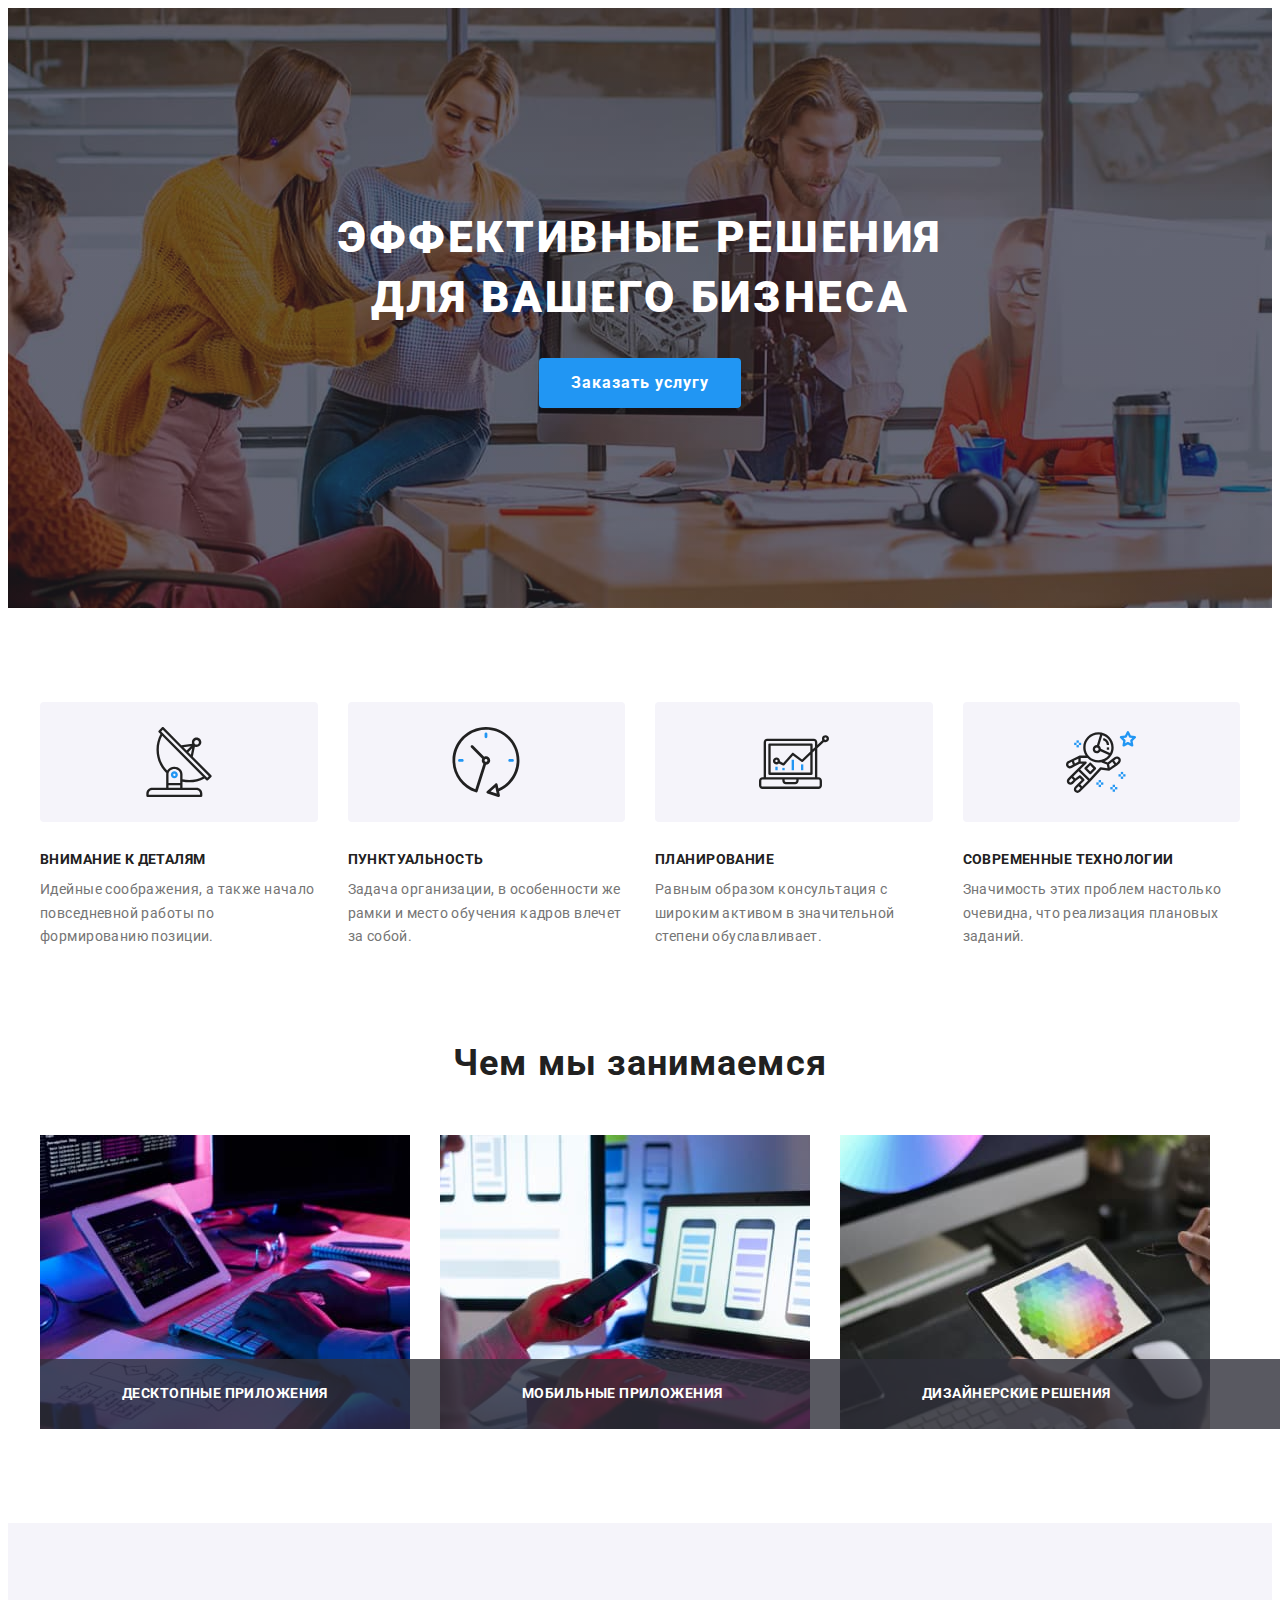
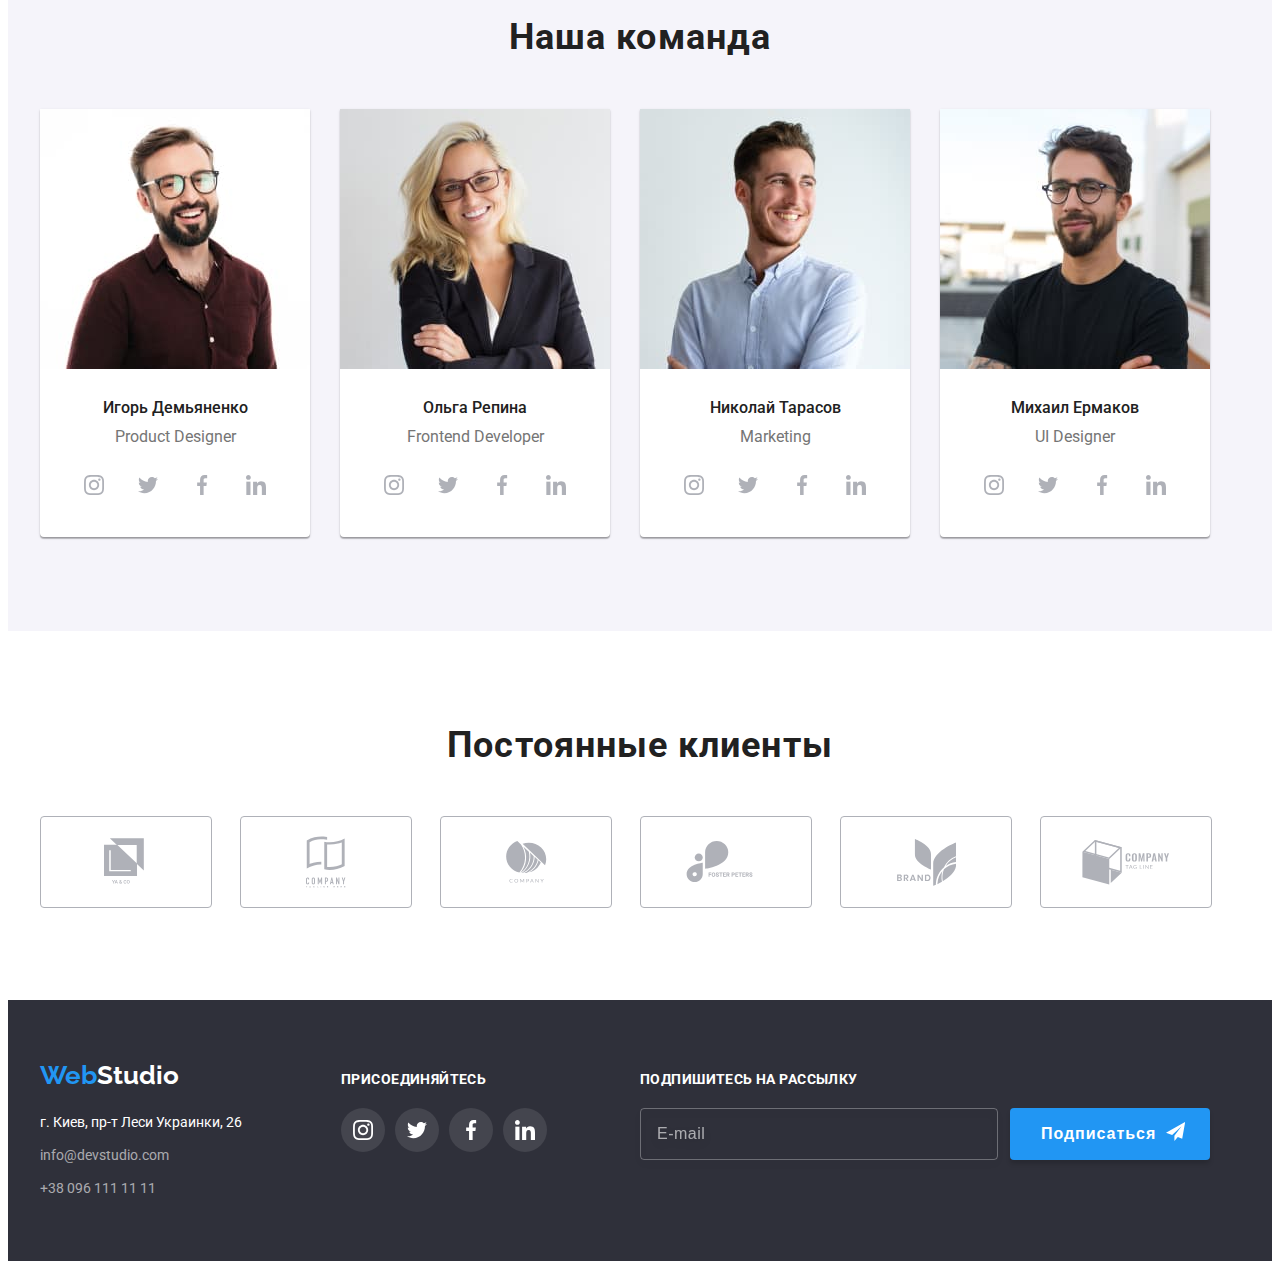
==== commit 7ade6796: "v1.3" ====
--- a/index.html
+++ b/index.html
@@ -650,21 +650,21 @@
         </ul>
       </div>
 
-
+      <div class="sign-up">
+        <b class="sign-up__subtitle subtitle">Подпишитесь на рассылку</b>
+        <form class="sign-up__form">
+          <input type="email" name="email" placeholder="E-mail" class="sign-up__input" required>
+          <button type="submit" class="sign-up__button button">
+            <span class="button__label">Подписаться</span>
+          </button>
+        </form>
+      </div>
     </div>
 
-    <div class="sign-up">
-      <b class="sign-up__subtitle subtitle">Подпишитесь на рассылку</b>
-      <form class="sign-up__form">
-        <input type="email" name="email" placeholder="E-mail" class="sign-up__input" required>
-        <button type="submit" class="sign-up__button button">
-          <span class="button__label">Подписаться</span>
-        </button>
-      </form>
-    </div>
-
-
-    </div>
+
+
+
+
 
   </footer>
 
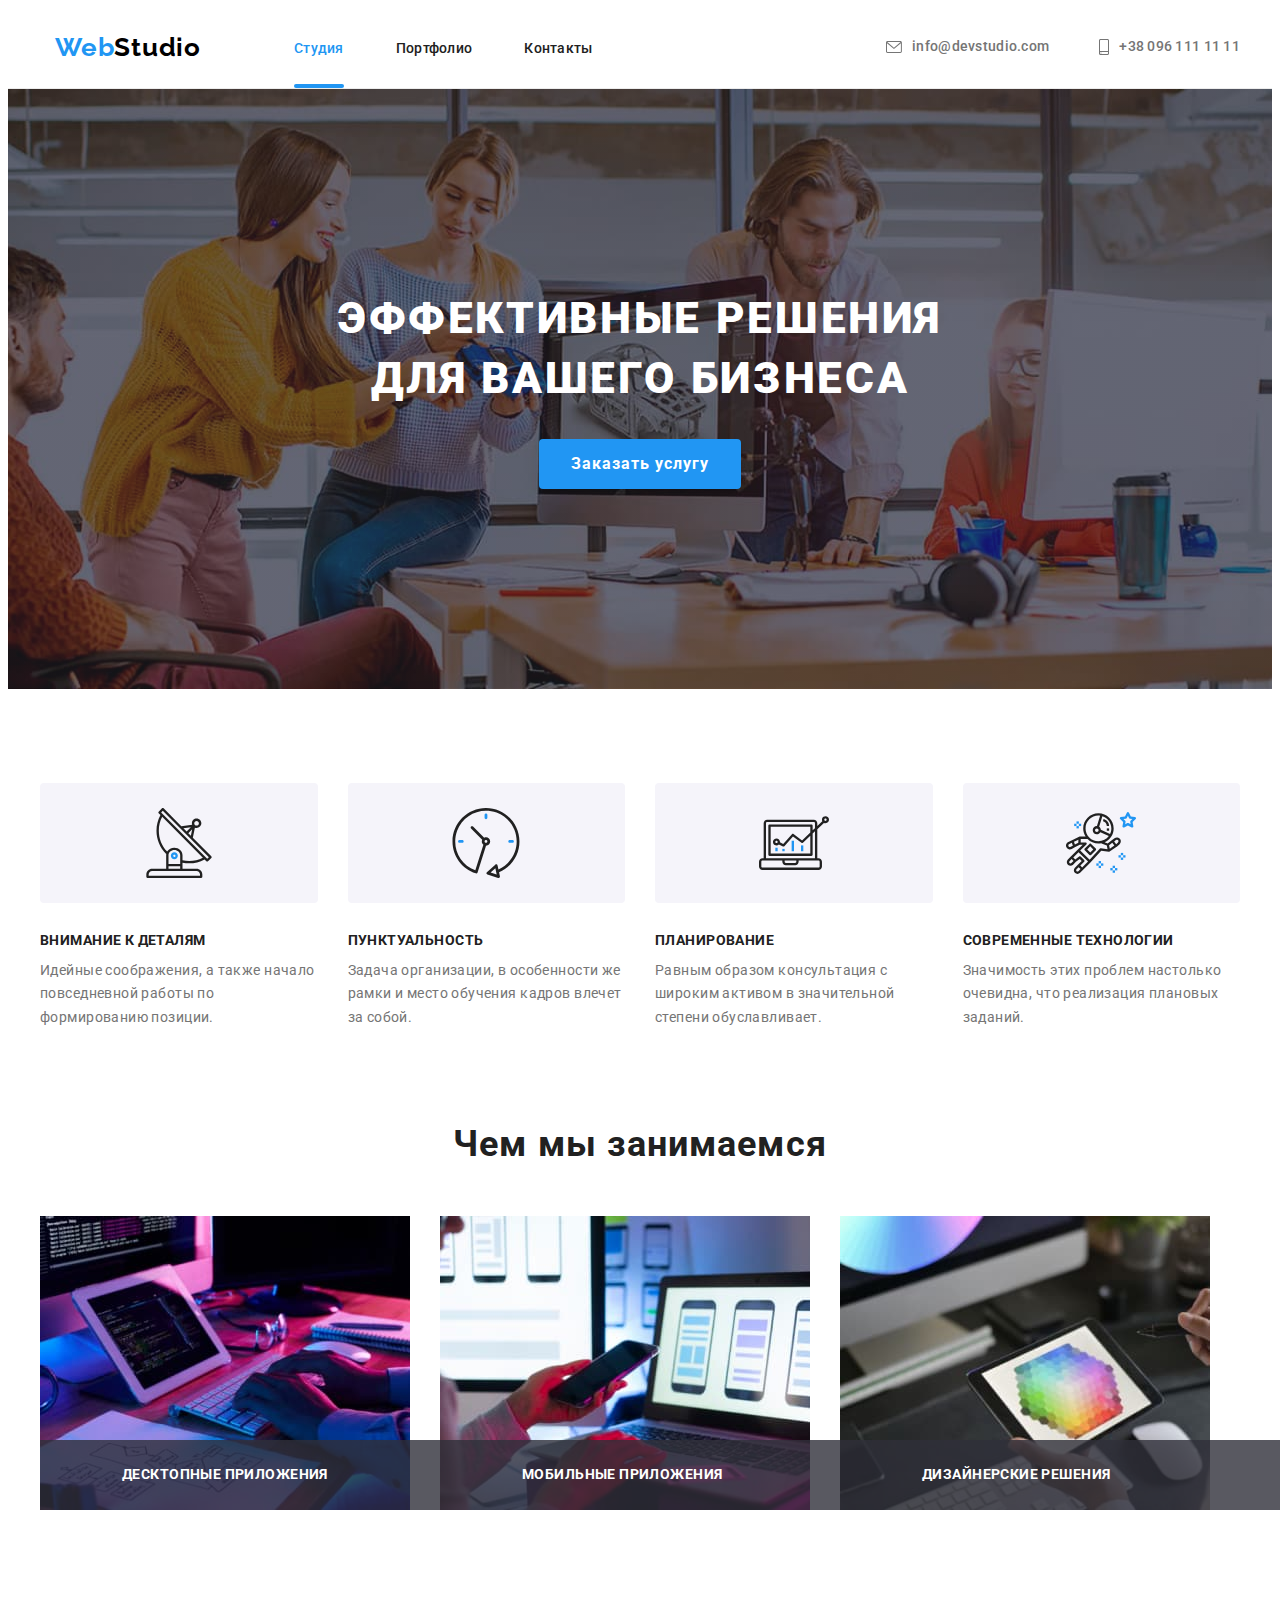
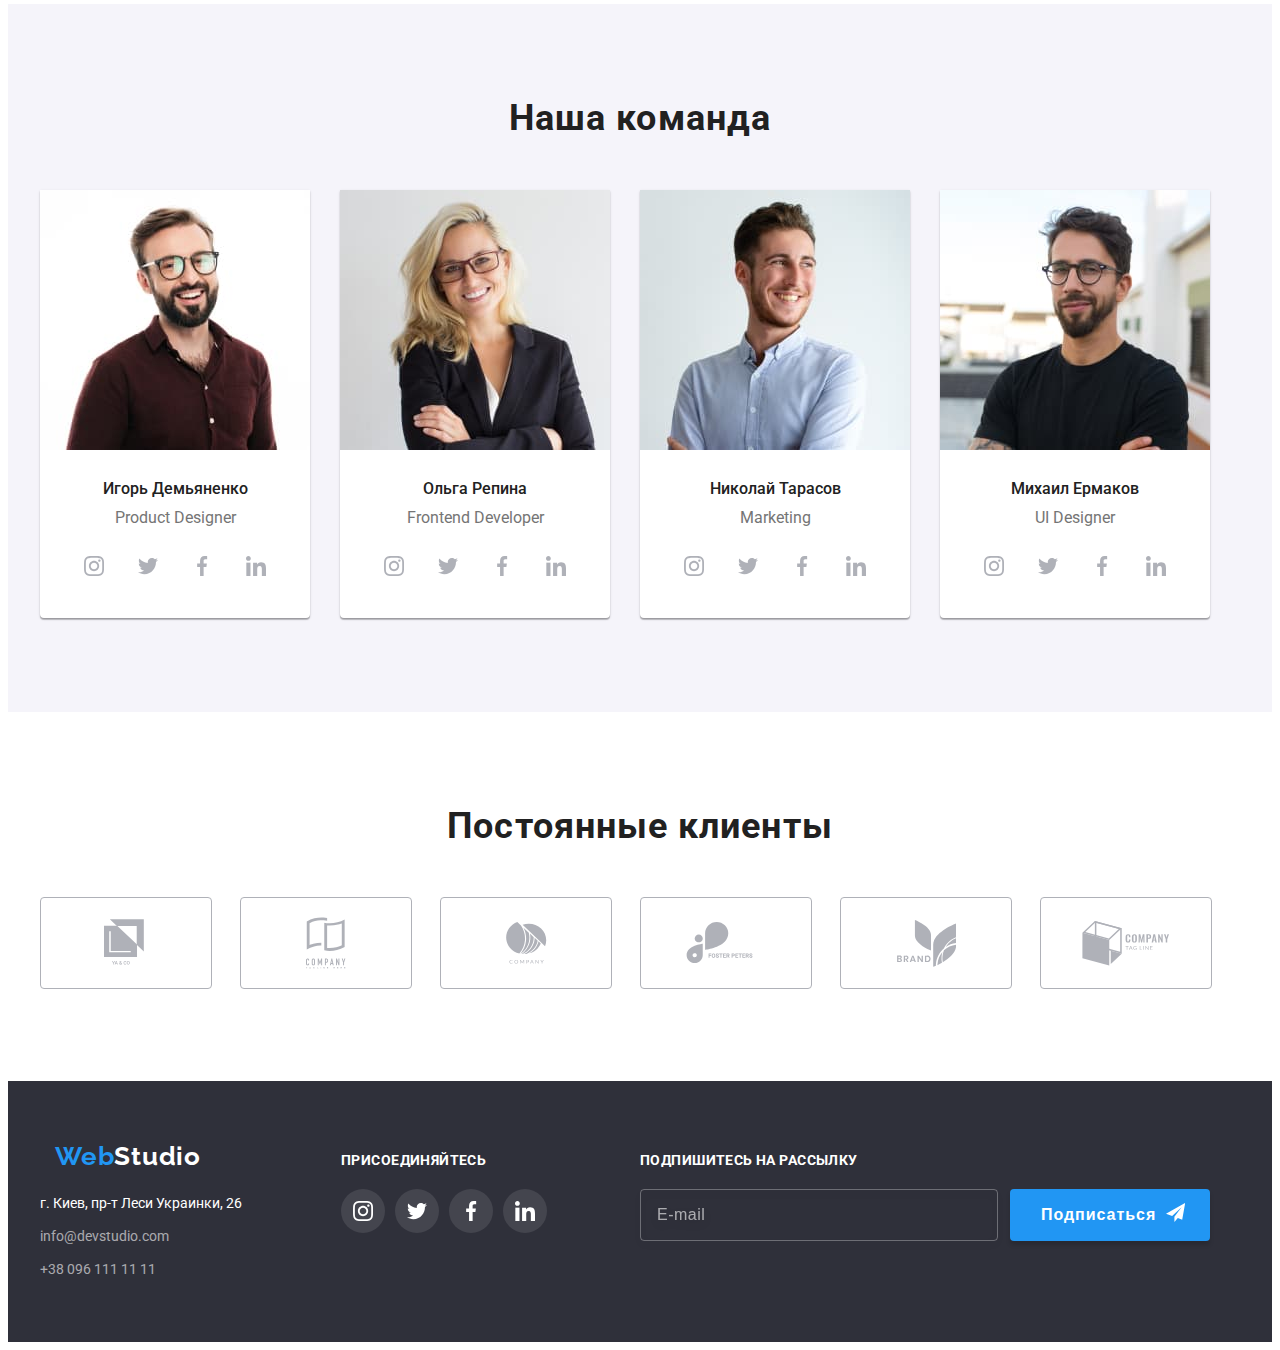
==== commit 12d3921b: "V1.5" ====
--- a/index.html
+++ b/index.html
@@ -20,7 +20,7 @@
 </head>
 
 <body class="page">
-  <!-- <header class="header">
+  <header class="header">
     <div class="container">
       <nav class="navigation">
         <a class="logo link logo__logo-white" href="./index.html"> <span class="logo__text-style">Web</span>Studio
@@ -38,7 +38,17 @@
             <a class="nav__link link" href="">Контакты</a>
           </li>
         </ul>
+
+
       </nav>
+
+
+      <button type="button" class="button-menu" data-menu-button>
+        <svg class="button-menu__burger">
+          <use href="./images/vector/sprite.svg#icon-burger"></use>
+        </svg>
+
+      </button>
 
 
       <ul class="contact-head list ">
@@ -68,7 +78,71 @@
       </ul>
     </div>
 
-  </header> -->
+    <div class="mobile-menu" data-menu>
+      <button type="button" class="mobile-menu__button--close" data-menu-close>
+
+        <svg class="mobile-menu__icon--close">
+          <use href="./images/vector/sprite.svg#icon-close_header"></use>
+        </svg>
+
+      </button>
+      <ul class="mobile-menu__list list">
+        <li class="mobile-menu__item">
+          <a href="./index.html" class="mobile-menu__link link nav__link-current ">
+            Студия
+          </a>
+        </li>
+        <li class="mobile-menu__item">
+          <a href="./portfolio.html" class="mobile-menu__link link">
+            Портфолио
+          </a>
+        </li>
+        <li class="mobile-menu__item">
+          <a href="" class="mobile-menu__link link">
+            Контакты
+          </a>
+        </li>
+
+      </ul>
+      <ul class=" mobile-menu__contact list">
+        <li class="mobile-menu__item">
+          <a class="mobile-menu__link-tel link" href="">
+            +38 096 111 11 11
+          </a>
+        </li>
+        <li class="mobile-menu__item">
+          <a class=" mobile-menu__link-mail link" href="">
+            info@devstudio.com
+          </a>
+        </li>
+      </ul>
+
+      <ul class=" mobile-menu__social  list">
+        <li class=" mobile-menu__item-social">
+          <a class="mobile-menu__social-link link" href="">
+            Instagram
+          </a>
+        </li>
+        <li class=" mobile-menu__item-social">
+          <a class="  mobile-menu__social-link link" href="">
+            Twitter
+          </a>
+        </li>
+        <li class=" mobile-menu__item-social">
+          <a class=" mobile-menu__social-link  link" href="">
+            Facebook
+          </a>
+        </li>
+        <li class=" mobile-menu__item-social">
+          <a class="  mobile-menu__social-link link" href="">
+            LinkedIn
+          </a>
+        </li>
+      </ul>
+
+    </div>
+
+  </header>
   <main class="main">
     <!--HERO-->
     <section class="hero">
@@ -665,7 +739,6 @@
 
 
 
-
   </footer>
 
   <div class="backdrop is-hidden" data-modal>
@@ -743,7 +816,7 @@
 
   </div>
 
-
+  <script src="./js/mobile-menu.js"></script>
 
 
 </body>
--- a/css/main.min.css
+++ b/css/main.min.css
@@ -1,2 +1,2 @@
-:root{--main-font: "Roboto", sans-serif;--secondary-font: "Raleway", sans-serif;--accent-color: #2196f3;--secondary-color: #212121;--white-color: #ffffff;--black-color: #000000;--background-color:#2f303a;--gray-color: #757575;--icon-basic-color: #afb1b8;--letter-spacing: 0.03em;--form-letter-spacing: 0.01em;--hero-title-letter-spacing: 0.06em;--main-links-letter-spacing: 0.02em;--color-change: color 250ms cubic-bezier(0.4, 0, 0.2, 1);--fill-change: fill 250ms cubic-bezier(0.4, 0, 0.2, 1);--background-color-change: background-color 250ms cubic-bezier(0.4, 0, 0.2, 1);--border-color-change: border-color 250ms cubic-bezier(0.4, 0, 0.2, 1)}.visually-hidden{position:absolute !important;clip:rect(1px 1px 1px 1px);clip:rect(1px, 1px, 1px, 1px);padding:0 !important;border:0 !important;height:1px !important;width:1px !important;overflow:hidden}.list{list-style:none}.link{text-decoration:none}h1,h2,h3,h4,h5,h6,p{margin:0}ul,ol,li{margin:0;padding:0}.page{font-family:var(--main-font);background:var(--white-color)}address{font-style:normal}.container{padding-left:15px;padding-right:15px}@media screen and (min-width: 480px){.container{width:480px;margin:0 auto}}@media screen and (min-width: 768px){.container{width:768px}}@media screen and (min-width: 1200px){.container{width:1200px}}img{display:block;max-width:100%;height:auto}img{display:block;max-width:100%;height:auto;width:100%}.header{border-bottom:1px solid #ececec}.header .container{display:flex;align-items:center}.title{margin-bottom:30px;font-weight:700;font-size:28px;line-height:1.17;text-align:center;letter-spacing:0.03em;letter-spacing:var(--letter-spacing);color:var(--secondary-color)}@media screen and (min-width: 1200px){.title{margin-bottom:50px;font-weight:700;font-size:36px;line-height:1.16}}.logo__text-style{font-family:var(--secondary-font);font-weight:700;font-size:26px;line-height:1.19;color:var(--accent-color)}.logo{font-family:var(--secondary-font);font-weight:700;font-size:26px;line-height:1.19;color:var(--black-color);margin-right:93px}.logo__logo-white{color:var(--black-color)}.footer-info__logo-dark{color:var(--white-color)}.navigation{display:flex;align-items:center}.nav__list{display:flex;align-items:center}.nav__item:not(:last-child){margin-right:52px}.nav__link{padding-top:32px;padding-bottom:32px;font-family:var(--main-font);font-weight:500;font-size:14px;line-height:1.14;letter-spacing:0.02em;color:var(--secondary-color);transition:var(--color-change);position:relative}.nav__link.nav__link-current::after{content:"";display:block;position:absolute;left:0;bottom:0;width:100%;height:4px;border-radius:2px;background:#2196f3}.nav__link:hover,.nav__link:focus{color:var(--accent-color)}.nav__link.nav__link-current{color:var(--accent-color)}.contact-head__icon{margin-right:10px;width:16px;height:12px;fill:#757575;transition:var(--fill-change)}.contact-head__icon--tel{margin-right:10px;width:10px;height:16px;fill:#757575;transition:var(--fill-change)}.contact-head__link{display:flex;justify-content:center;align-items:center;padding-top:32px;padding-bottom:32px;font-family:var(--main-font);font-weight:500;font-size:14px;line-height:1.14;letter-spacing:0.02em;color:var(--gray-color);transition:var(--color-change)}.contact-head__link:hover .contact-head__icon,.contact-head__link:focus .contact-head__icon{fill:var(--accent-color)}.contact-head__link:hover .contact-head__icon--tel,.contact-head__link:focus .contact-head__icon--tel{fill:var(--accent-color)}.contact-head__link:hover,.contact-head__link:focus{color:var(--accent-color)}.contact-head__item:not(:last-child){margin-right:50px}.contact-head{display:flex;align-items:center;margin-left:auto}.join{max-width:206px;width:100%}.join__subtitle{display:block;margin-bottom:20px}.footer-info__settings-logo{display:block;margin-bottom:20px}.footer{background-color:var(--background-color);padding-top:60px;padding-bottom:60px}.footer__container{display:flex;align-items:baseline}.address-contact__item:not(:last-child){margin-bottom:8px}.address-contact__link-style{font-family:var(--main-font);font-weight:400;font-size:14px;line-height:1.71;color:#ffffff99}.address-contact__link{font-family:var(--main-font);font-weight:400;font-size:14px;line-height:1.71;color:#ffffff;display:block}.location{max-width:231px;width:100%;text-align:center}@media screen and (max-width: 767px){.footer__container{flex-direction:column;align-items:center;justify-content:center}.footer-info__contact{display:flex;flex-direction:column;align-items:center;justify-content:center}}@media screen and (max-width: 1199px){.footer-info__settings-logo{margin:0 auto 20px}.join{text-align:center;margin-bottom:60px}.location{margin-bottom:60px}.footer__container{flex-wrap:wrap;justify-content:space-around}}@media screen and (min-width: 1200px){.join{margin-right:93px}.location{margin-right:70px;text-align:start}.address-contact__item:not(:last-child){margin-bottom:9px}}.backdrop{position:fixed;top:0;left:0;width:100%;height:100%;background:rgba(0,0,0,0.2);transition:1s cubic-bezier(0.4, 0, 0.2, 1);z-index:1000}.backdrop__modal{position:absolute;top:50%;left:50%;transform:translate(-50%, -50%);padding-top:40px;padding-bottom:40px;padding-left:40px;padding-right:40px;width:528px;height:580px;background:#ffffff;box-shadow:0px 1px 3px rgba(0,0,0,0.12),0px 1px 1px rgba(0,0,0,0.14),0px 2px 1px rgba(0,0,0,0.2);border-radius:4px}@media screen and (max-width: 1199px){.backdrop__modal{width:100%;max-width:450px;height:95%;max-height:609px;overflow:scroll}.backdrop__modal__text{line-height:1.5}}@media screen and (min-width: 1200px){.backdrop__modal{max-width:528px;height:100%;max-height:581px}.backdrop__modal__text{font-size:20px;line-height:1.15}}.backdrop__modal-close{background-color:var(--white-color);border:none;position:absolute;top:8px;right:8px;width:30px;height:30px;background:#ffffff;border:1px solid rgba(0,0,0,0.1);border-radius:50%;cursor:pointer}.backdrop__modal-close:hover .backdrop__icon,.backdrop__modal-close:focus .backdrop__icon{fill:var(--accent-color);transition:var(--fill-change)}.backdrop__icon{width:11px;height:11px;fill:var(--black-color)}.is-hidden{opacity:0;visibility:hidden;pointer-events:none}.item{display:block}@media screen and (min-width: 768px){.item{flex-basis:calc((100% -2 * 30px) / 2);margin-left:30px;margin-top:30px}}@media screen and (min-width: 1200px){.item{flex-basis:calc((100% -4 * 30px) / 4)}}@media screen and (max-width: 767px){.set{display:block}}@media screen and (min-width: 768px){.set{display:flex;flex-wrap:wrap;margin-left:-30px;margin-top:-30px}}.social{display:flex;align-items:center;justify-content:center}.social__item:not(:last-child){margin-right:10px}.social__link{display:flex;align-items:center;justify-content:center;width:44px;height:44px;border-radius:50%}@media screen and (min-width: 1200px){.social__link{transition:var(--background-color-change)}.social__link:hover,.social__link:focus{background-color:var(--accent-color)}}.social__link--greyer{background-color:rgba(255,255,255,0.1)}@media screen and (min-width: 1200px){.social__link--greyer{transition:var(--background-color-change)}.social__link--greyer:hover,.social__link--greyer:focus{background-color:var(--accent-color)}}.social__icon{width:20px;height:20px;fill:var(--icon-basic-color);transition:var(--fill-change)}.social__icon--whited{width:20px;height:20px;fill:var(--white-color)}@media screen and (min-width: 1200px){.social__link:hover .social__icon,.social__link:focus .social__icon{fill:var(--white-color)}}.sign-up{width:100%;display:flex;flex-wrap:wrap;align-items:center}@media screen and (max-width: 1199px){.sign-up{max-width:450px;margin:0 auto;justify-content:center}}@media screen and (min-width: 1200px){.sign-up{max-width:570px;justify-content:start}}.sign-up__subtitle{display:inline-block;width:100%;max-width:219px;margin-bottom:20px}.sign-up__form{width:100%;display:flex;flex-wrap:wrap;align-items:center;justify-content:center}@media screen and (min-width: 1200px){.sign-up__form{max-width:570px}}.sign-up__input{width:100%;padding-top:15px;padding-bottom:15px;padding-left:16px;padding-right:16px;font-size:16px;line-height:1.25;letter-spacing:var(--letter-spacing);background-color:transparent;color:var(--white-color);border:1px solid rgba(255,255,255,0.3);box-sizing:border-box;filter:drop-shadow(0px 4px 4px rgba(0,0,0,0.15));border-radius:4px}.sign-up__input::placeholder{color:rgba(255,255,255,0.6)}@media screen and (max-width: 1199px){.sign-up__input{max-width:450px;margin-bottom:20px}}@media screen and (min-width: 1200px){.sign-up__input{max-width:358px;margin-right:12px}}.sign-up__button{position:relative;display:inline-flex;align-items:center;cursor:pointer;max-width:200px;padding-top:10px;padding-bottom:10px;padding-left:30px;padding-right:24px;border:1px solid transparent;border-radius:4px;box-shadow:0px 4px 4px rgba(0,0,0,0.15);transition:background-color 250ms cubic-bezier(0.4, 0, 0.2, 1);overflow:hidden}.sign-up__button::after{content:"";display:inline-block;margin-left:10px;width:24px;height:24px;background-image:url(../images/vector/paper-jet.svg);background-size:contain;background-repeat:no-repeat;background-origin:border-box;transition:transform 500ms cubic-bezier(0.4, 0, 0.2, 1)}.sign-up__button::before{position:absolute;bottom:50%;right:28px;transform:translateY(calc(50% + 40px));content:"";display:inline-block;width:24px;height:24px;background-image:url(../images/vector/paper-jet.svg);background-size:contain;background-repeat:no-repeat;background-origin:border-box;transition:transform 500ms cubic-bezier(0.4, 0, 0.2, 1)}.sign-up__button:focus::after{transform:translate(50px, -50px)}.sign-up__button:focus::before{transform:translateY(50%)}.button{display:flex;align-items:center;justify-content:center;cursor:pointer;background-color:var(--accent-color);border:1px solid transparent;border-radius:4px;box-shadow:0px 4px 4px rgba(0,0,0,0.15)}.button__label{font-weight:700;font-size:16px;line-height:1.87;font-family:inherit;display:flex;align-items:center;text-align:center;letter-spacing:var(--hero-title-letter-spacing);color:var(--white-color)}.subtitle{font-weight:700;font-size:14px;line-height:1.14;letter-spacing:var(--letter-spacing);text-transform:uppercase;color:var(--white-color)}.hero{padding-top:118px;padding-bottom:118px;background-color:var(--gray-color);background-image:linear-gradient(to right, rgba(47,48,58,0.4), rgba(47,48,58,0.4)),url("../images/hero/img@1x-mob.jpg");background-repeat:no-repeat;background-position:center;background-size:cover}.hero__btn{display:flex;margin:0 auto;padding:10px 30px;min-width:200px;align-items:center;justify-content:center;cursor:pointer;color:var(--white-color);font-family:var(--main-font);font-weight:700;font-size:16px;line-height:1.87;letter-spacing:0.06em;background-color:var(--accent-color);border:1px solid transparent;border-radius:4px;box-shadow:0px 4px 4px rgba(0,0,0,0.15)}@media screen and (min-device-pixel-ratio: 2) and (min-width: 320px), screen and (min-resolution: 192dpi) and (min-width: 320px), screen and (min-resolution: 2dppx) and (min-width: 320px){.hero{background-image:linear-gradient(to right, rgba(47,48,58,0.4), rgba(47,48,58,0.4)),url("../images/hero/img@2x-mob.jpg")}}@media screen and (min-width: 768px){.hero{background-image:linear-gradient(to right, rgba(47,48,58,0.4), rgba(47,48,58,0.4)),url("../images/hero/img@1x-tab.jpg")}}@media screen and (min-device-pixel-ratio: 2) and (min-width: 768px), screen and (min-resolution: 192dpi) and (min-width: 768px), screen and (min-resolution: 2dppx) and (min-width: 768px){.hero{background-image:linear-gradient(to right, rgba(47,48,58,0.4), rgba(47,48,58,0.4)),url("../images/hero/img@2x-tab.jpg")}}@media screen and (max-width: 1199px){.hero__title{max-width:360px;margin:0 auto 30px;font-family:var(--main-font);font-weight:900;font-size:26px;line-height:1.61;text-align:center;letter-spacing:0.06em;text-transform:uppercase;color:var(--white-color)}}@media screen and (min-width: 1200px){.hero{max-width:1600px;margin-left:auto;margin-right:auto;padding-top:200px;padding-bottom:200px;background-image:linear-gradient(to right, rgba(47,48,58,0.4), rgba(47,48,58,0.4)),url("../images/hero/img@1x-desktop.jpg")}.hero__title{margin:0 auto 30px;font-weight:900;font-size:44px;line-height:1.36;text-transform:uppercase;color:var(--white-color);max-width:696px;margin-left:auto;margin-right:auto;text-align:center;letter-spacing:0.06em;font-family:var(--main-font)}.hero__btn{height:50px;border:none;padding-right:32px;padding-bottom:10px;padding-left:32px}}@media screen and (min-device-pixel-ratio: 2) and (min-width: 1200), screen and (min-resolution: 192dpi) and (min-width: 1200), screen and (min-resolution: 2dppx) and (min-width: 1200px){.hero{background-image:linear-gradient(to right, rgba(47,48,58,0.4), rgba(47,48,58,0.4)),url("../images/hero/img@2x-desktop.jpg")}}@media screen and (max-width: 1199px){.advantages{padding-top:60px;padding-bottom:60px}}@media screen and (min-width: 1200px){.advantages{display:flex;padding-top:94px;padding-bottom:94px}}@media screen and (min-width: 768px){.advantages__list{display:flex;flex-wrap:wrap;margin-left:-30px;margin-top:-30px}}@media screen and (min-width: 768px){.advantages__item{margin-left:30px;margin-top:30px;max-width:354px}}@media screen and (min-width: 1200px){.advantages__item{flex-basis:calc(100% / 4 - 30px);margin-left:30px}}@media screen and (max-width: 767px){.advantages__item:not(:last-child){margin-bottom:30px}}.advantages__title{color:var(--secondary-color);margin-bottom:10px}@media screen and (max-width: 767px){.advantages__title{text-align:center}}.advantages__text{font-weight:400;font-size:14px;line-height:1.71;color:var(--gray-color);letter-spacing:0.03em}.advantages__icon-size{width:70px;height:70px}.advantages__box{width:100%;height:120px;display:flex;align-items:center;justify-content:center;background-repeat:no-repeat;background-color:#f5f4fa;border-radius:4px;margin-bottom:30px}@media screen and (max-width: 1199px){.about{display:none}}@media screen and (min-width: 1200px){.about{padding-bottom:94px}.about__list{display:flex;margin-left:-30px;margin-top:-30px}.about__item{max-width:370px;max-height:294px;flex-basis:calc((100% -3 * 30px) / 3);margin-top:30px;margin-left:30px;position:relative}.about__overlay{position:absolute;bottom:0;left:0;background:rgba(47,48,58,0.8);padding-top:27px;padding-right:82px;padding-bottom:27px;padding-left:82px;width:100%}}.team{background:#f5f4fa;display:flex;padding-top:94px;padding-bottom:94px}.team__item{background-color:#ffffff;box-shadow:0px 1px 3px rgba(0,0,0,0.12),0px 1px 1px rgba(0,0,0,0.14),0px 2px 1px rgba(0,0,0,0.2);border-radius:0px 0px 4px 4px}.team__name{margin-bottom:10px;font-family:var(--main-font);font-weight:500;font-size:16px;line-height:1.18;color:var(--secondary-color)}.team__position{font-family:var(--main-font);font-weight:400;font-size:16px;line-height:1.18;color:var(--gray-color);margin-bottom:16px}.team__box{text-align:center;padding:30px 32px}@media screen and (min-width: 768px){.team__item{max-width:354px;max-height:536px}}@media screen and (max-width: 1199px){.team{padding-top:60px;padding-bottom:60px}.team__item{max-width:450px;max-height:622px;box-shadow:0px 1px 3px rgba(0,0,0,0.12),0px 1px 1px rgba(0,0,0,0.14),0px 2px 1px rgba(0,0,0,0.2);border-radius:0px 0px 4px 4px}}@media screen and (min-width: 1200px){.team__item{max-width:270px;max-height:428px}}.customers{padding-top:94px;padding-bottom:94px}@media screen and (max-width: 1199px){.customers{padding-top:60px;padding-bottom:60px}}.customers__container{text-align:center}.customers__set{display:flex;flex-wrap:wrap;margin-left:-30px;margin-top:-30px}.customers__item{flex-basis:calc((100% - 2 * 30px) / 2);margin-left:30px;margin-top:30px;max-width:210px;height:90px}@media screen and (min-width: 768px){.customers__item{flex-basis:calc((100% - 3 * 30px) / 3);margin-left:30px;margin-top:30px;max-width:226px;height:90px}}@media screen and (min-width: 1200px){.customers__item{flex-basis:calc((100% - 6 * 30px) / 6);margin-left:30px;margin-top:30px;max-width:170px;height:90px}}.customers__link{display:flex;align-items:center;justify-content:center;width:100%;height:100%;border:1px solid var(--icon-basic-color);border-radius:4px;transition:var(--border-color-change)}.customers__link:hover,.customers__link:focus{border:1px solid var(--accent-color)}.customers__icon{fill:var(--icon-basic-color);transition:var(--fill-change)}.customers__link:hover .customers__icon,.customers__link:focus .customers__icon{fill:var(--accent-color)}.backdrop__form{display:flex;flex-direction:column;margin-top:12px;background:#ffffff}.backdrop__text{display:block;font-family:var(--main-font);font-weight:700;font-size:20px;line-height:1.15;text-align:center;letter-spacing:0.03em;color:#212121}.backdrop__form-field{display:flex;flex-direction:column;margin-bottom:10px;position:relative}.backdrop__form-field input{border:1px solid rgba(33,33,33,0.2);border-radius:4px;margin:0;padding:10px;padding-left:42px}.backdrop__form-label{margin-bottom:4px;font-family:var(--main-font);font-weight:400;font-size:12px;line-height:1.16;letter-spacing:0.01em;color:#757575}.backdrop__icon-men{position:absolute;left:12px;top:50%;transform:translateY(-50%);cursor:pointer;width:18px;height:18px;transition:var(--fill-change)}.backdrop__form-name:focus{outline:none;border-color:var(--accent-color)}.backdrop__form-name:focus+.backdrop__icon-men{fill:var(--accent-color)}.backdrop__form-name{cursor:pointer;transition:var(--border-color-change)}.backdrop__form-name:focus{outline:none;border-color:var(--accent-color)}.backdrop__form-name:focus+.backdrop__icon-men{fill:var(--accent-color)}.backdrop__icon-tel{position:absolute;width:18px;height:18px;left:12px;top:50%;transform:translateY(-50%);transition:var(--fill-change);cursor:pointer}.backdrop__form-tel{cursor:pointer;transition:var(--border-color-change)}.backdrop__form-tel:focus{outline:none;border-color:var(--accent-color)}.backdrop__form-tel:focus+.backdrop__icon-tel{fill:var(--accent-color)}.backdrop__form-mail{cursor:pointer;transition:var(--border-color-change)}.backdrop__form-mail:focus{outline:none;border-color:var(--accent-color)}.backdrop__form-mail:focus+.backdrop__icon-mail{fill:var(--accent-color)}.backdrop__icon-mail{position:absolute;width:18px;height:18px;left:12px;top:50%;transform:translateY(-50%);transition:var(--fill-change);cursor:pointer}.backdrop__form-textarea:focus{outline:none;border-color:var(--accent-color);transition:var(--border-color-change)}.backdrop__check-options label{margin-left:7px}textarea{width:100%;height:120px;padding:12px 16px;resize:none;border:1px solid rgba(33,33,33,0.2);box-sizing:border-box;border-radius:4px}.backdrop__checkbox-label{display:flex;flex-wrap:wrap;align-items:center;justify-content:center;font-family:var(--main-font);font-weight:400;font-size:14px;line-height:1.71;letter-spacing:0.03em;color:#757575}.backdrop__checkbox-label::before{display:block;content:"";margin-right:8px;width:16px;height:16px;border:1px solid #000000;background-size:contain;border-radius:2px;background-image:url("../images/vector/vector.svg");cursor:pointer;transition:var(--background-color-change)}@media screen and (max-width: 1199px){.backdrop__checkbox-label{font-size:12px;line-height:1.16;margin-left:-1px}}.backdrop__input-checkbox:checked+.backdrop__checkbox-label::before{border-color:var(--accent-color);background-origin:border-box;background-color:#2196f3;border-radius:2px}.backdrop__input-checkbox:focus+.backdrop__checkbox-label::before{box-shadow:0 0 0 2px #2196f3}.backdrop__link-check{font-family:var(--main-font);font-weight:400;font-size:14px;line-height:1.71;letter-spacing:0.03em;color:var(--accent-color)}@media screen and (max-width: 1199px){.backdrop__link-check{font-size:12px;line-height:1.16}}.backdrop__form-submit{align-self:center;padding-top:10px;padding-bottom:10px;padding-left:56px;padding-right:56px;margin-top:30px;border:none;border-radius:4px;font-family:var(--main-font);font-weight:700;font-size:16px;line-height:1.87;cursor:pointer;letter-spacing:0.06em;color:var(--white-color);background-color:var(--accent-color);box-shadow:0px 4px 4px rgba(0,0,0,0.15)}
+:root{--main-font: "Roboto", sans-serif;--secondary-font: "Raleway", sans-serif;--accent-color: #2196f3;--secondary-color: #212121;--white-color: #ffffff;--black-color: #000000;--background-color:#2f303a;--gray-color: #757575;--icon-basic-color: #afb1b8;--letter-spacing: 0.03em;--form-letter-spacing: 0.01em;--hero-title-letter-spacing: 0.06em;--main-links-letter-spacing: 0.02em;--color-change: color 250ms cubic-bezier(0.4, 0, 0.2, 1);--fill-change: fill 250ms cubic-bezier(0.4, 0, 0.2, 1);--background-color-change: background-color 250ms cubic-bezier(0.4, 0, 0.2, 1);--border-color-change: border-color 250ms cubic-bezier(0.4, 0, 0.2, 1)}.visually-hidden{position:absolute !important;clip:rect(1px 1px 1px 1px);clip:rect(1px, 1px, 1px, 1px);padding:0 !important;border:0 !important;height:1px !important;width:1px !important;overflow:hidden}.list{list-style:none}.link{text-decoration:none}h1,h2,h3,h4,h5,h6,p{margin:0}ul,ol,li{margin:0;padding:0}.page{font-family:var(--main-font);background:var(--white-color)}address{font-style:normal}.container{padding-left:15px;padding-right:15px}.header .container{display:flex;align-items:center;justify-content:space-between}@media screen and (min-width: 480px){.container{width:480px;margin:0 auto}}@media screen and (min-width: 768px){.container{width:768px}}@media screen and (min-width: 1200px){.container{width:1200px}}img{display:block;max-width:100%;height:auto}img{display:block;max-width:100%;height:auto;width:100%}.header{border-bottom:1px solid #ececec}.header .container{display:flex;align-items:center}.logo__text-style{font-family:var(--secondary-font);font-size:26px;line-height:1.19;font-weight:700;font-size:24px;line-height:1.16;letter-spacing:var(--letter-spacing);color:var(--accent-color)}.logo{font-family:var(--secondary-font);font-weight:700;font-size:24px;line-height:1.16;letter-spacing:var(--letter-spacing);color:var(--black-color);margin-left:15px}.logo__logo-white{color:var(--black-color)}.footer-info__logo-dark{color:var(--white-color)}.button-menu,.mobile-menu__button--close{background-color:transparent;border:none;padding:0}.button-menu__burger,.mobile-menu__button--close__burger{width:40px;height:40px;fill:var(--black-color)}.mobile-menu__button--close{position:absolute;top:10px;right:15px}.mobile-menu__icon--close{width:40px;height:40px;fill:var(--black-color)}@media screen and (max-width: 479px){.mobile-menu__social{flex-wrap:wrap}}@media screen and (max-width: 767px){.nav__list,.contact-head,.nav__item,.nav__link,.contact-head__icon,.contact-head__icon--tel{display:none}.mobile-menu{position:fixed;flex-direction:column;max-width:480px;width:100vw;height:100vh;overflow:scroll;padding:48px 40px;transform:translateX(-50%) translateY(-100%);transition:transform 450ms cubic-bezier(0.4, 0, 0.2, 1),opacity 450ms cubic-bezier(0.4, 0, 0.2, 1);top:0;left:50%;background-color:var(--white-color);opacity:0;z-index:1}.is-open{display:flex;transform:translateX(-50%) translateY(0);opacity:1}}@media screen and (max-width: 767px){.header{padding-top:16px;padding-bottom:16px;border-bottom:1px solid #ececec}.mobile-menu__item:not(:last-child){margin-bottom:32px}.mobile-menu__contact{margin-top:auto;margin-bottom:64px}.mobile-menu__social{display:flex}}@media screen and (max-width: 767px){.mobile-menu__item-social:not(:last-child){padding-right:10px;margin-right:10px;border-right:1px solid rgba(33,33,33,0.2)}.mobile-menu__link{font-family:var(--main-font);font-weight:500;font-size:40px;line-height:1.17;text-align:center;color:var(--secondary-color);letter-spacing:var(--main-links-letter-spacing)}.mobile-menu__link.nav__link-current{color:var(--accent-color)}}.mobile-menu__link-tel{font-family:var(--main-font);font-weight:500;font-size:34px;line-height:1.17;letter-spacing:var(--main-links-letter-spacing);color:var(--accent-color)}@media screen and (max-width: 767px){.mobile-menu__link-mail{font-family:var(--main-font);font-weight:500;font-size:24px;line-height:1.16;letter-spacing:var(--main-links-letter-spacing);color:var(--gray-color)}}.mobile-menu__social-link{font-family:var(--main-font);font-weight:500;font-size:18px;line-height:1.22;letter-spacing:var(--main-links-letter-spacing);color:var(--accent-color)}@media screen and (min-width: 768px){.header{padding-top:21px;padding-bottom:21px}.button-menu,.mobile-menu{display:none}}.title{margin-bottom:30px;font-weight:700;font-size:28px;line-height:1.17;text-align:center;letter-spacing:0.03em;letter-spacing:var(--letter-spacing);color:var(--secondary-color)}@media screen and (min-width: 1200px){.title{margin-bottom:50px;font-weight:700;font-size:36px;line-height:1.16}}@media screen and (min-width: 1200px){.logo__text-style{font-family:var(--secondary-font);font-weight:700;font-size:26px;line-height:1.19;color:var(--accent-color)}.logo{font-family:var(--secondary-font);font-weight:700;font-size:26px;line-height:1.19;color:var(--black-color)}}.logo__logo-white{color:var(--black-color)}.footer-info__logo-dark{color:var(--white-color)}.navigation{display:flex;align-items:center}.nav__list{display:flex;align-items:center}.nav__item:not(:last-child){margin-right:52px}.nav__link{padding-top:32px;padding-bottom:32px;font-family:var(--main-font);font-weight:500;font-size:14px;line-height:1.14;letter-spacing:0.02em;color:var(--secondary-color);transition:var(--color-change);position:relative}.nav__link.nav__link-current::after{content:"";display:block;position:absolute;left:0;bottom:0;width:100%;height:4px;border-radius:2px;background:#2196f3}.nav__link:hover,.nav__link:focus{color:var(--accent-color)}.nav__link.nav__link-current{color:var(--accent-color)}@media screen and (min-width: 768px){.nav__list{margin-left:88px}}@media screen and (min-width: 1200px){.nav__list{margin-left:93px}.header{padding-top:24px;padding-bottom:25px}.container{padding-left:15px;padding-right:15px}}.contact-head__icon{margin-right:10px;width:16px;height:12px;fill:#757575;transition:var(--fill-change)}.contact-head__icon--tel{margin-right:10px;width:10px;height:16px;fill:#757575;transition:var(--fill-change)}.contact-head__link{align-items:center;font-family:var(--main-font);font-weight:500;font-size:14px;line-height:1.14;letter-spacing:var(--main-links-letter-spacing);color:var(--gray-color);transition:var(--color-change)}.contact-head__link:hover .contact-head__icon,.contact-head__link:focus .contact-head__icon{fill:var(--accent-color)}.contact-head__link:hover .contact-head__icon--tel,.contact-head__link:focus .contact-head__icon--tel{fill:var(--accent-color)}.contact-head__link:hover,.contact-head__link:focus{color:var(--accent-color)}@media screen and (max-width: 1199px){.contact-head__link{display:flex;align-items:center}.contact-head{margin-left:auto}.contact-head__item:not(:first-child){margin-top:10px}}@media screen and (max-width: 1199px){.contact-head__icon,.contact-head__icon--tel{margin-right:8px}}@media screen and (min-width: 1200px){.contact-head__item:not(:last-child){margin-right:50px}.contact-head{display:flex;align-items:center;margin-left:auto}.contact-head__link{display:flex;justify-content:center}}.join{max-width:206px;width:100%}.join__subtitle{display:block;margin-bottom:20px}.footer-info__settings-logo{display:block;margin-bottom:20px}.footer{background-color:var(--background-color);padding-top:60px;padding-bottom:60px}.footer__container{display:flex;align-items:baseline}.address-contact__item:not(:last-child){margin-bottom:8px}.address-contact__link-style{font-family:var(--main-font);font-weight:400;font-size:14px;line-height:1.71;color:#ffffff99}.address-contact__link{font-family:var(--main-font);font-weight:400;font-size:14px;line-height:1.71;color:#ffffff;display:block}.location{max-width:231px;width:100%;text-align:center}@media screen and (max-width: 767px){.footer__container{flex-direction:column;align-items:center;justify-content:center}.footer-info__contact{display:flex;flex-direction:column;align-items:center;justify-content:center}}@media screen and (max-width: 1199px){.footer-info__settings-logo{margin:0 auto 20px}.join{text-align:center;margin-bottom:60px}.location{margin-bottom:60px}.footer__container{flex-wrap:wrap;justify-content:space-around}}@media screen and (min-width: 1200px){.join{margin-right:93px}.location{margin-right:70px;text-align:start}.address-contact__item:not(:last-child){margin-bottom:9px}}.backdrop{position:fixed;top:0;left:0;width:100%;height:100%;background:rgba(0,0,0,0.2);transition:1s cubic-bezier(0.4, 0, 0.2, 1);z-index:1000}.backdrop__modal{position:absolute;top:50%;left:50%;transform:translate(-50%, -50%);padding-top:40px;padding-bottom:40px;padding-left:40px;padding-right:40px;width:528px;height:580px;background:#ffffff;box-shadow:0px 1px 3px rgba(0,0,0,0.12),0px 1px 1px rgba(0,0,0,0.14),0px 2px 1px rgba(0,0,0,0.2);border-radius:4px}@media screen and (max-width: 1199px){.backdrop__modal{width:100%;max-width:450px;height:95%;max-height:609px;overflow:scroll}.backdrop__modal__text{line-height:1.5}}@media screen and (min-width: 1200px){.backdrop__modal{max-width:528px;height:100%;max-height:581px}.backdrop__modal__text{font-size:20px;line-height:1.15}}.backdrop__modal-close{background-color:var(--white-color);border:none;position:absolute;top:8px;right:8px;width:30px;height:30px;background:#ffffff;border:1px solid rgba(0,0,0,0.1);border-radius:50%;cursor:pointer}.backdrop__modal-close:hover .backdrop__icon,.backdrop__modal-close:focus .backdrop__icon{fill:var(--accent-color);transition:var(--fill-change)}.backdrop__icon{width:11px;height:11px;fill:var(--black-color)}.is-hidden{opacity:0;visibility:hidden;pointer-events:none}.item{display:block}@media screen and (min-width: 768px){.item{flex-basis:calc((100% -2 * 30px) / 2);margin-left:30px;margin-top:30px}}@media screen and (min-width: 1200px){.item{flex-basis:calc((100% -4 * 30px) / 4)}}@media screen and (max-width: 767px){.set{display:block}}@media screen and (min-width: 768px){.set{display:flex;flex-wrap:wrap;margin-left:-30px;margin-top:-30px}}.social{display:flex;align-items:center;justify-content:center}.social__item:not(:last-child){margin-right:10px}.social__link{display:flex;align-items:center;justify-content:center;width:44px;height:44px;border-radius:50%}@media screen and (min-width: 1200px){.social__link{transition:var(--background-color-change)}.social__link:hover,.social__link:focus{background-color:var(--accent-color)}}.social__link--greyer{background-color:rgba(255,255,255,0.1)}@media screen and (min-width: 1200px){.social__link--greyer{transition:var(--background-color-change)}.social__link--greyer:hover,.social__link--greyer:focus{background-color:var(--accent-color)}}.social__icon{width:20px;height:20px;fill:var(--icon-basic-color);transition:var(--fill-change)}.social__icon--whited{width:20px;height:20px;fill:var(--white-color)}@media screen and (min-width: 1200px){.social__link:hover .social__icon,.social__link:focus .social__icon{fill:var(--white-color)}}.sign-up{width:100%;display:flex;flex-wrap:wrap;align-items:center}@media screen and (max-width: 1199px){.sign-up{max-width:450px;margin:0 auto;justify-content:center}}@media screen and (min-width: 1200px){.sign-up{max-width:570px;justify-content:start}}.sign-up__subtitle{display:inline-block;width:100%;max-width:219px;margin-bottom:20px}.sign-up__form{width:100%;display:flex;flex-wrap:wrap;align-items:center;justify-content:center}@media screen and (min-width: 1200px){.sign-up__form{max-width:570px}}.sign-up__input{width:100%;outline:none;padding-top:15px;padding-bottom:15px;padding-left:16px;padding-right:16px;font-size:16px;line-height:1.25;letter-spacing:var(--letter-spacing);background-color:transparent;color:var(--white-color);border:1px solid rgba(255,255,255,0.3);box-sizing:border-box;filter:drop-shadow(0px 4px 4px rgba(0,0,0,0.15));border-radius:4px}.sign-up__input::placeholder{color:rgba(255,255,255,0.6)}@media screen and (max-width: 1199px){.sign-up__input{max-width:450px;margin-bottom:20px}}@media screen and (min-width: 1200px){.sign-up__input{max-width:358px;margin-right:12px}.sign-up__input:hover,.sign-up__input:focus{border-color:var(--accent-color)}}.sign-up__button{position:relative;display:inline-flex;align-items:center;cursor:pointer;max-width:200px;padding-top:10px;padding-bottom:10px;padding-left:30px;padding-right:24px;border:1px solid transparent;border-radius:4px;box-shadow:0px 4px 4px rgba(0,0,0,0.15);transition:background-color 250ms cubic-bezier(0.4, 0, 0.2, 1);overflow:hidden}.sign-up__button::after{content:"";display:inline-block;margin-left:10px;width:24px;height:24px;background-image:url(../images/vector/paper-jet.svg);background-size:contain;background-repeat:no-repeat;background-origin:border-box;transition:transform 500ms cubic-bezier(0.4, 0, 0.2, 1)}.sign-up__button::before{position:absolute;bottom:50%;right:28px;transform:translateY(calc(50% + 40px));content:"";display:inline-block;width:24px;height:24px;background-image:url(../images/vector/paper-jet.svg);background-size:contain;background-repeat:no-repeat;background-origin:border-box;transition:transform 500ms cubic-bezier(0.4, 0, 0.2, 1)}.sign-up__button:focus::after{transform:translate(50px, -50px)}.sign-up__button:focus::before{transform:translateY(50%)}.button{display:flex;align-items:center;justify-content:center;cursor:pointer;background-color:var(--accent-color);border:1px solid transparent;border-radius:4px;box-shadow:0px 4px 4px rgba(0,0,0,0.15)}.button__label{font-weight:700;font-size:16px;line-height:1.87;font-family:inherit;display:flex;align-items:center;text-align:center;letter-spacing:var(--hero-title-letter-spacing);color:var(--white-color)}.subtitle{font-weight:700;font-size:14px;line-height:1.14;letter-spacing:var(--letter-spacing);text-transform:uppercase;color:var(--white-color)}.hero{padding-top:118px;padding-bottom:118px;background-color:var(--gray-color);background-image:linear-gradient(to right, rgba(47,48,58,0.4), rgba(47,48,58,0.4)),url("../images/hero/img@1x-mob.jpg");background-repeat:no-repeat;background-position:center;background-size:cover}.hero__btn{display:flex;margin:0 auto;padding:10px 30px;min-width:200px;align-items:center;justify-content:center;cursor:pointer;color:var(--white-color);font-family:var(--main-font);font-weight:700;font-size:16px;line-height:1.87;letter-spacing:0.06em;background-color:var(--accent-color);border:1px solid transparent;border-radius:4px;box-shadow:0px 4px 4px rgba(0,0,0,0.15)}@media screen and (min-device-pixel-ratio: 2) and (min-width: 320px), screen and (min-resolution: 192dpi) and (min-width: 320px), screen and (min-resolution: 2dppx) and (min-width: 320px){.hero{background-image:linear-gradient(to right, rgba(47,48,58,0.4), rgba(47,48,58,0.4)),url("../images/hero/img@2x-mob.jpg")}}@media screen and (min-width: 768px){.hero{background-image:linear-gradient(to right, rgba(47,48,58,0.4), rgba(47,48,58,0.4)),url("../images/hero/img@1x-tab.jpg")}}@media screen and (min-device-pixel-ratio: 2) and (min-width: 768px), screen and (min-resolution: 192dpi) and (min-width: 768px), screen and (min-resolution: 2dppx) and (min-width: 768px){.hero{background-image:linear-gradient(to right, rgba(47,48,58,0.4), rgba(47,48,58,0.4)),url("../images/hero/img@2x-tab.jpg")}}@media screen and (max-width: 1199px){.hero__title{max-width:360px;margin:0 auto 30px;font-family:var(--main-font);font-weight:900;font-size:26px;line-height:1.61;text-align:center;letter-spacing:0.06em;text-transform:uppercase;color:var(--white-color)}}@media screen and (min-width: 1200px){.hero{max-width:1600px;margin-left:auto;margin-right:auto;padding-top:200px;padding-bottom:200px;background-image:linear-gradient(to right, rgba(47,48,58,0.4), rgba(47,48,58,0.4)),url("../images/hero/img@1x-desktop.jpg")}.hero__title{margin:0 auto 30px;font-weight:900;font-size:44px;line-height:1.36;text-transform:uppercase;color:var(--white-color);max-width:696px;margin-left:auto;margin-right:auto;text-align:center;letter-spacing:0.06em;font-family:var(--main-font)}.hero__btn{height:50px;border:none;padding-right:32px;padding-bottom:10px;padding-left:32px}}@media screen and (min-device-pixel-ratio: 2) and (min-width: 1200), screen and (min-resolution: 192dpi) and (min-width: 1200), screen and (min-resolution: 2dppx) and (min-width: 1200px){.hero{background-image:linear-gradient(to right, rgba(47,48,58,0.4), rgba(47,48,58,0.4)),url("../images/hero/img@2x-desktop.jpg")}}@media screen and (max-width: 1199px){.advantages{padding-top:60px;padding-bottom:60px}}@media screen and (min-width: 1200px){.advantages{display:flex;padding-top:94px;padding-bottom:94px}}@media screen and (min-width: 768px){.advantages__list{display:flex;flex-wrap:wrap;margin-left:-30px;margin-top:-30px}}@media screen and (min-width: 768px){.advantages__item{margin-left:30px;margin-top:30px;max-width:354px}}@media screen and (min-width: 1200px){.advantages__item{flex-basis:calc(100% / 4 - 30px);margin-left:30px}}@media screen and (max-width: 767px){.advantages__item:not(:last-child){margin-bottom:30px}}.advantages__title{color:var(--secondary-color);margin-bottom:10px}@media screen and (max-width: 767px){.advantages__title{text-align:center}}.advantages__text{font-weight:400;font-size:14px;line-height:1.71;color:var(--gray-color);letter-spacing:0.03em}.advantages__icon-size{width:70px;height:70px}.advantages__box{width:100%;height:120px;display:flex;align-items:center;justify-content:center;background-repeat:no-repeat;background-color:#f5f4fa;border-radius:4px;margin-bottom:30px}@media screen and (max-width: 1199px){.about{display:none}}@media screen and (min-width: 1200px){.about{padding-bottom:94px}.about__list{display:flex;margin-left:-30px;margin-top:-30px}.about__item{max-width:370px;max-height:294px;flex-basis:calc((100% -3 * 30px) / 3);margin-top:30px;margin-left:30px;position:relative}.about__overlay{position:absolute;bottom:0;left:0;background:rgba(47,48,58,0.8);padding-top:27px;padding-right:82px;padding-bottom:27px;padding-left:82px;width:100%}}.team{background:#f5f4fa;display:flex;padding-top:94px;padding-bottom:94px}.team__item{max-width:450px;max-height:622px;background-color:#ffffff;box-shadow:0px 1px 3px rgba(0,0,0,0.12),0px 1px 1px rgba(0,0,0,0.14),0px 2px 1px rgba(0,0,0,0.2);border-radius:0px 0px 4px 4px}.team__name{margin-bottom:10px;font-family:var(--main-font);font-weight:500;font-size:16px;line-height:1.18;color:var(--secondary-color)}.team__position{font-family:var(--main-font);font-weight:400;font-size:16px;line-height:1.18;color:var(--gray-color);margin-bottom:16px}.team__box{text-align:center;padding:30px 32px}@media screen and (max-width: 767px){.team__item:not(:last-child){margin-bottom:30px}}@media screen and (min-width: 768px){.team__item{max-width:354px;max-height:536px}}@media screen and (max-width: 1199px){.team{padding-top:60px;padding-bottom:60px}.team__item{box-shadow:0px 1px 3px rgba(0,0,0,0.12),0px 1px 1px rgba(0,0,0,0.14),0px 2px 1px rgba(0,0,0,0.2);border-radius:0px 0px 4px 4px}}@media screen and (min-width: 1200px){.team__item{max-width:270px;max-height:428px}}.customers{padding-top:94px;padding-bottom:94px}@media screen and (max-width: 1199px){.customers{padding-top:60px;padding-bottom:60px}}.customers__container{text-align:center}.customers__set{display:flex;flex-wrap:wrap;margin-left:-30px;margin-top:-30px}.customers__item{flex-basis:calc((100% - 2 * 30px) / 2);margin-left:30px;margin-top:30px;max-width:210px;height:90px}@media screen and (min-width: 768px){.customers__item{flex-basis:calc((100% - 3 * 30px) / 3);margin-left:30px;margin-top:30px;max-width:226px;height:90px}}@media screen and (min-width: 1200px){.customers__item{flex-basis:calc((100% - 6 * 30px) / 6);margin-left:30px;margin-top:30px;max-width:170px;height:90px}}.customers__link{display:flex;align-items:center;justify-content:center;width:100%;height:100%;border:1px solid var(--icon-basic-color);border-radius:4px;transition:var(--border-color-change)}.customers__link:hover,.customers__link:focus{border:1px solid var(--accent-color)}.customers__icon{fill:var(--icon-basic-color);transition:var(--fill-change)}.customers__link:hover .customers__icon,.customers__link:focus .customers__icon{fill:var(--accent-color)}.backdrop__form{display:flex;flex-direction:column;margin-top:12px;background:#ffffff}.backdrop__text{display:block;font-family:var(--main-font);font-weight:700;font-size:20px;line-height:1.15;text-align:center;letter-spacing:0.03em;color:#212121}.backdrop__form-field{display:flex;flex-direction:column;margin-bottom:10px;position:relative}.backdrop__form-field input{border:1px solid rgba(33,33,33,0.2);border-radius:4px;margin:0;padding:10px;padding-left:42px}.backdrop__form-label{margin-bottom:4px;font-family:var(--main-font);font-weight:400;font-size:12px;line-height:1.16;letter-spacing:0.01em;color:#757575}.backdrop__icon-men{position:absolute;left:12px;top:50%;transform:translateY(-50%);cursor:pointer;width:18px;height:18px;transition:var(--fill-change)}.backdrop__form-name:focus{outline:none;border-color:var(--accent-color)}.backdrop__form-name:focus+.backdrop__icon-men{fill:var(--accent-color)}.backdrop__form-name{cursor:pointer;transition:var(--border-color-change)}.backdrop__form-name:focus{outline:none;border-color:var(--accent-color)}.backdrop__form-name:focus+.backdrop__icon-men{fill:var(--accent-color)}.backdrop__icon-tel{position:absolute;width:18px;height:18px;left:12px;top:50%;transform:translateY(-50%);transition:var(--fill-change);cursor:pointer}.backdrop__form-tel{cursor:pointer;transition:var(--border-color-change)}.backdrop__form-tel:focus{outline:none;border-color:var(--accent-color)}.backdrop__form-tel:focus+.backdrop__icon-tel{fill:var(--accent-color)}.backdrop__form-mail{cursor:pointer;transition:var(--border-color-change)}.backdrop__form-mail:focus{outline:none;border-color:var(--accent-color)}.backdrop__form-mail:focus+.backdrop__icon-mail{fill:var(--accent-color)}.backdrop__icon-mail{position:absolute;width:18px;height:18px;left:12px;top:50%;transform:translateY(-50%);transition:var(--fill-change);cursor:pointer}.backdrop__form-textarea:focus{outline:none;border-color:var(--accent-color);transition:var(--border-color-change)}.backdrop__check-options label{margin-left:7px}textarea{width:100%;height:120px;padding:12px 16px;resize:none;border:1px solid rgba(33,33,33,0.2);box-sizing:border-box;border-radius:4px}.backdrop__checkbox-label{display:flex;flex-wrap:wrap;align-items:center;justify-content:center;font-family:var(--main-font);font-weight:400;font-size:14px;line-height:1.71;letter-spacing:0.03em;color:#757575}.backdrop__checkbox-label::before{display:block;content:"";margin-right:8px;width:16px;height:16px;border:1px solid #000000;background-size:contain;border-radius:2px;background-image:url("../images/vector/vector.svg");cursor:pointer;transition:var(--background-color-change)}@media screen and (max-width: 1199px){.backdrop__checkbox-label{font-size:12px;line-height:1.16;margin-left:-1px}}.backdrop__input-checkbox:checked+.backdrop__checkbox-label::before{border-color:var(--accent-color);background-origin:border-box;background-color:#2196f3;border-radius:2px}.backdrop__input-checkbox:focus+.backdrop__checkbox-label::before{box-shadow:0 0 0 2px #2196f3}.backdrop__link-check{font-family:var(--main-font);font-weight:400;font-size:14px;line-height:1.71;letter-spacing:0.03em;color:var(--accent-color)}@media screen and (max-width: 1199px){.backdrop__link-check{font-size:12px;line-height:1.16}}.backdrop__form-submit{align-self:center;padding-top:10px;padding-bottom:10px;padding-left:56px;padding-right:56px;margin-top:30px;border:none;border-radius:4px;font-family:var(--main-font);font-weight:700;font-size:16px;line-height:1.87;cursor:pointer;letter-spacing:0.06em;color:var(--white-color);background-color:var(--accent-color);box-shadow:0px 4px 4px rgba(0,0,0,0.15)}
 /*# sourceMappingURL=main.min.css.map */